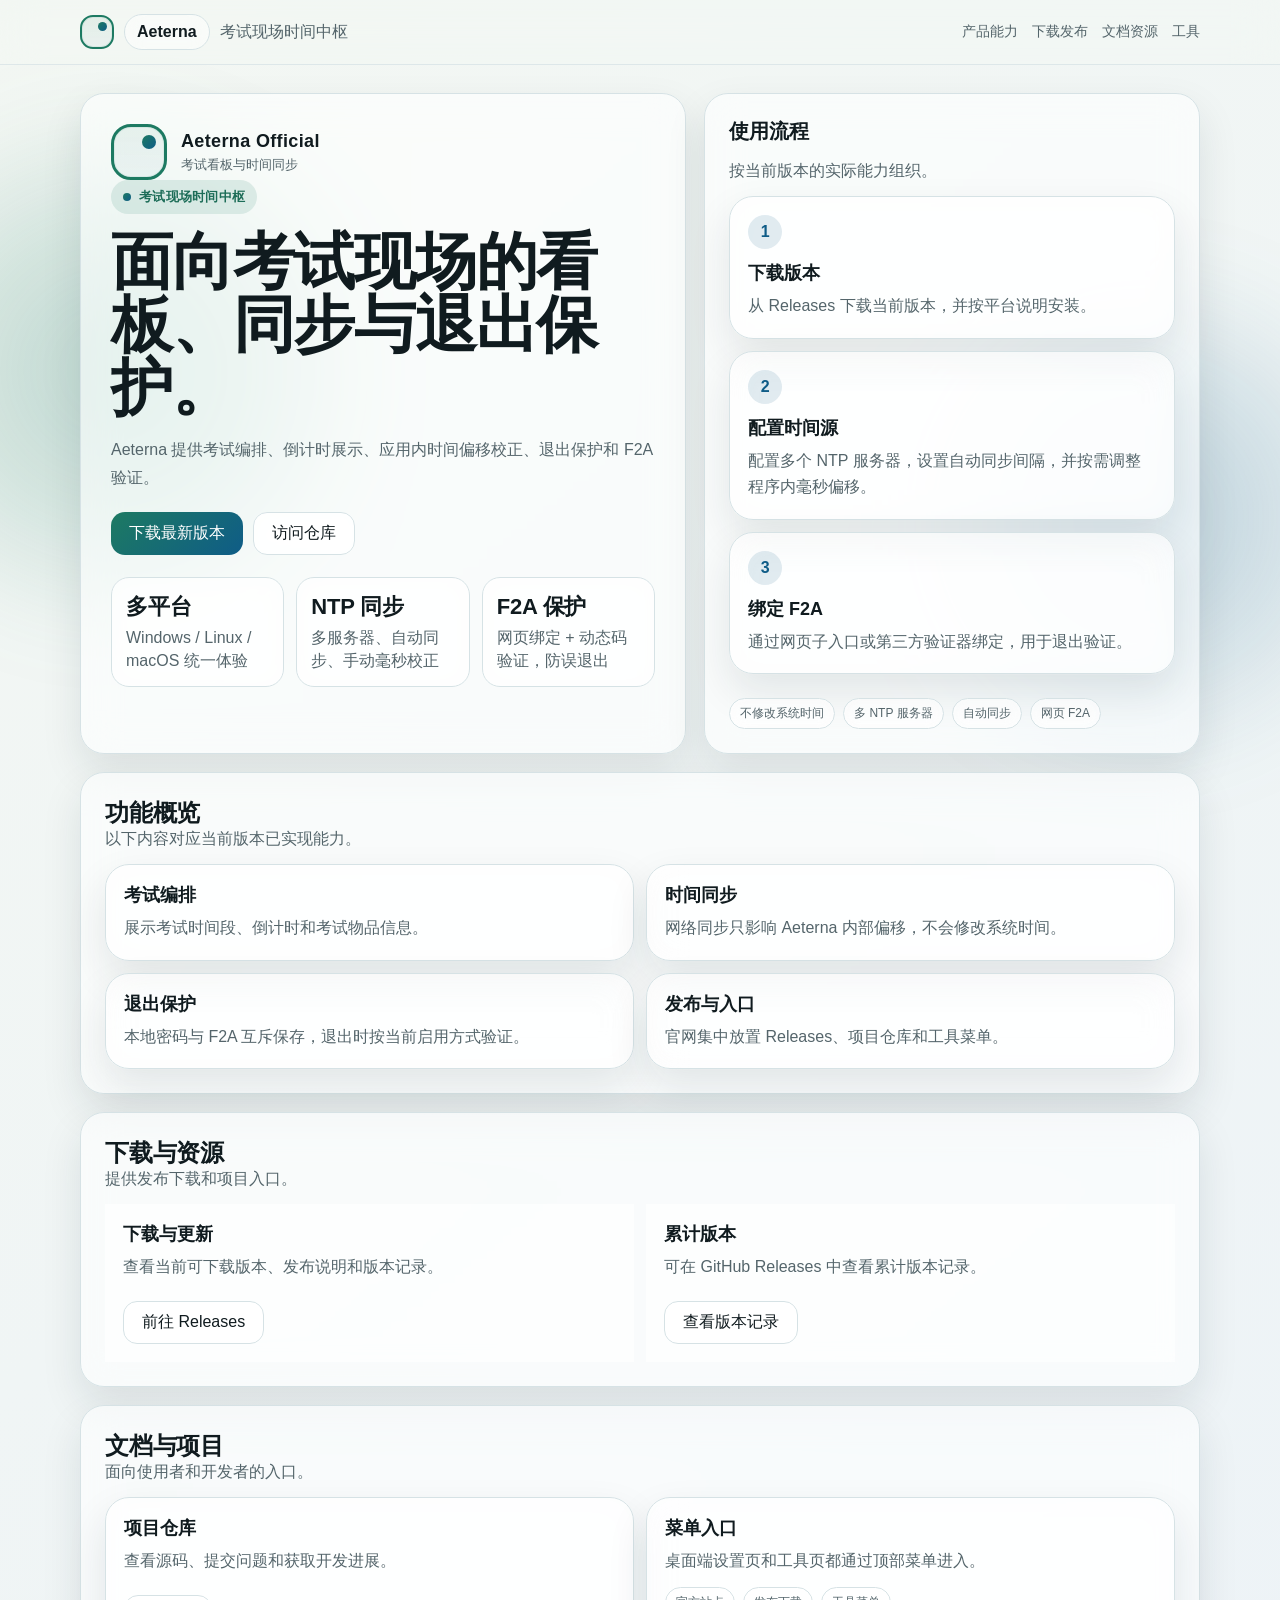
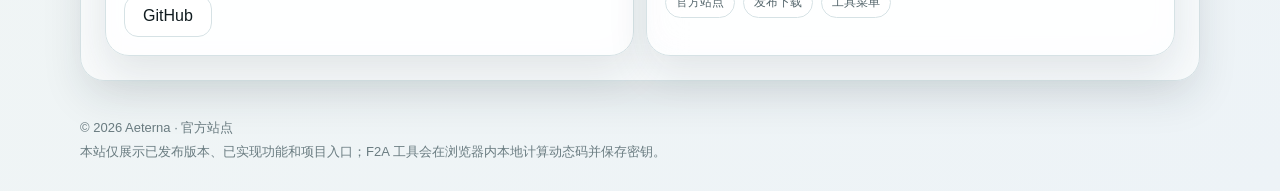
==== index.html @ b0015e63 "deploy: 6a8102f04b110bc40b3af001d684d7d5d507fb5d" ====
<!doctype html>
<html lang="zh-CN">
  <head>
    <meta charset="UTF-8" />
    <meta name="viewport" content="width=device-width, initial-scale=1.0" />
    <title>Aeterna | 考试现场时间中枢</title>
    <style>
      :root {
        --bg: #f3f7f3;
        --bg-2: #edf3f7;
        --ink: #101b1f;
        --muted: #54656b;
        --line: #d6e2e5;
        --line-strong: #bfd1d7;
        --primary: #1d7a62;
        --accent: #0f5c87;
        --surface: rgba(255, 255, 255, 0.62);
        --surface-solid: rgba(255, 255, 255, 0.78);
        --shadow: 0 18px 40px rgba(18, 44, 53, 0.1);
      }
      * {
        box-sizing: border-box;
      }
      html {
        -webkit-text-size-adjust: 100%;
      }
      body {
        position: relative;
        margin: 0;
        font-family: "Noto Sans SC", "PingFang SC", "Microsoft YaHei", sans-serif;
        color: var(--ink);
        background:
          radial-gradient(1100px 620px at -12% -18%, #d5efe5 0%, transparent 58%),
          radial-gradient(1000px 560px at 112% -18%, #d9e5fb 0%, transparent 54%),
          linear-gradient(142deg, var(--bg), var(--bg-2));
      }
      body::before,
      body::after {
        content: '';
        position: fixed;
        z-index: -1;
        border-radius: 999px;
        pointer-events: none;
        filter: blur(50px);
      }
      body::before {
        width: min(36vw, 520px);
        height: min(36vw, 520px);
        left: -120px;
        top: 140px;
        background: radial-gradient(circle, rgba(29, 122, 98, 0.26), rgba(29, 122, 98, 0));
      }
      body::after {
        width: min(34vw, 500px);
        height: min(34vw, 500px);
        right: -80px;
        top: 300px;
        background: radial-gradient(circle, rgba(15, 92, 135, 0.24), rgba(15, 92, 135, 0));
      }
      .container {
        width: min(1120px, calc(100vw - clamp(20px, 4vw, 56px)));
        margin: 0 auto;
      }
      .topbar {
        position: sticky;
        top: 0;
        z-index: 10;
        backdrop-filter: blur(20px) saturate(140%);
        -webkit-backdrop-filter: blur(20px) saturate(140%);
        background: rgba(243, 247, 243, 0.5);
        border-bottom: 1px solid rgba(214, 226, 229, 0.72);
      }
      .topbar-inner {
        padding: 14px 0;
        display: flex;
        justify-content: space-between;
        align-items: center;
        flex-wrap: wrap;
        gap: 18px;
      }
      .brand-wrap {
        display: inline-flex;
        align-items: center;
        min-width: 0;
        gap: 10px;
      }
      .logo-mark {
        position: relative;
        width: 34px;
        height: 34px;
        border-radius: 13px;
        border: 2px solid var(--primary);
        background: linear-gradient(180deg, rgba(29, 122, 98, 0.08), rgba(15, 92, 135, 0.04));
        box-shadow: inset 0 0 0 1px rgba(29, 122, 98, 0.08);
        flex: 0 0 auto;
      }
      .logo-mark::after {
        content: '';
        position: absolute;
        width: 9px;
        height: 9px;
        border-radius: 50%;
        right: 5px;
        top: 5px;
        background: linear-gradient(135deg, var(--primary), var(--accent));
      }
      .logo-mark.large {
        width: 56px;
        height: 56px;
        border-width: 3px;
        border-radius: 20px;
      }
      .logo-mark.large::after {
        width: 14px;
        height: 14px;
        right: 8px;
        top: 8px;
      }
      .brand {
        display: inline-flex;
        align-items: center;
        gap: 8px;
        padding: 8px 12px;
        border-radius: 999px;
        border: 1px solid var(--line);
        background: rgba(255, 255, 255, 0.5);
        backdrop-filter: blur(10px);
        -webkit-backdrop-filter: blur(10px);
      }
      .dot {
        width: 12px;
        height: 12px;
        border-radius: 50%;
        background: linear-gradient(135deg, var(--primary), var(--accent));
      }
      .hero-wrap {
        padding: 28px 0 16px;
      }
      .hero-shell {
        display: grid;
        grid-template-columns: 1.1fr 0.9fr;
        gap: 18px;
        align-items: stretch;
      }
      .hero-main,
      .hero-side,
      .section-card,
      .feature-card,
      .step-card,
      .resource-card {
        border: 1px solid var(--line);
        border-radius: 24px;
        background: var(--surface);
        box-shadow: var(--shadow);
        backdrop-filter: blur(18px) saturate(135%);
        -webkit-backdrop-filter: blur(18px) saturate(135%);
      }
      .hero-main {
        padding: 30px;
      }
      .hero-brand {
        display: flex;
        align-items: center;
        gap: 14px;
      }
      .hero-brand-text {
        display: grid;
        gap: 4px;
      }
      .hero-brand-text strong {
        font-size: 18px;
        letter-spacing: 0.02em;
      }
      .hero-brand-text span {
        color: var(--muted);
        font-size: 13px;
      }
      .eyebrow {
        display: inline-flex;
        align-items: center;
        gap: 8px;
        padding: 8px 12px;
        border-radius: 999px;
        background: rgba(29, 122, 98, 0.12);
        color: #1d6d58;
        font-size: 13px;
        font-weight: 700;
        letter-spacing: 0.02em;
      }
      .eyebrow-dot {
        width: 8px;
        height: 8px;
        border-radius: 999px;
        background: linear-gradient(135deg, var(--primary), var(--accent));
      }
      h1 {
        margin: 16px 0 0;
        font-size: clamp(36px, 5vw, 62px);
        line-height: 1.02;
        letter-spacing: -0.02em;
      }
      .hero-copy {
        margin-top: 16px;
        color: var(--muted);
        line-height: 1.75;
        max-width: 62ch;
      }
      .cta-row {
        margin-top: 20px;
        display: flex;
        gap: 10px;
        flex-wrap: wrap;
      }
      .btn {
        text-decoration: none;
        display: inline-flex;
        align-items: center;
        justify-content: center;
        min-height: 42px;
        padding: 10px 18px;
        border-radius: 14px;
        border: 1px solid var(--line);
        color: var(--ink);
        background: var(--surface-solid);
        backdrop-filter: blur(8px);
        -webkit-backdrop-filter: blur(8px);
        transition: transform 180ms ease, box-shadow 180ms ease, border-color 180ms ease;
      }
      .btn:hover {
        transform: translateY(-1px);
        border-color: var(--line-strong);
        box-shadow: 0 10px 24px rgba(20, 45, 54, 0.12);
      }
      .btn.primary {
        border: none;
        color: #fff;
        background: linear-gradient(135deg, var(--primary), var(--accent));
      }
      .metric-grid {
        margin-top: 22px;
        display: grid;
        grid-template-columns: repeat(3, minmax(0, 1fr));
        gap: 12px;
      }
      .metric {
        padding: 14px;
        border: 1px solid var(--line);
        border-radius: 18px;
        background: rgba(255, 255, 255, 0.58);
        backdrop-filter: blur(14px);
        -webkit-backdrop-filter: blur(14px);
      }
      .metric strong {
        display: block;
        font-size: 22px;
        letter-spacing: -0.01em;
      }
      .metric span {
        display: block;
        margin-top: 4px;
        color: var(--muted);
        line-height: 1.45;
      }
      .hero-side {
        padding: 24px;
        display: grid;
        gap: 12px;
        align-content: start;
      }
      .side-title {
        margin: 0;
        font-size: 20px;
      }
      .side-copy {
        margin: 0;
        color: var(--muted);
        line-height: 1.7;
      }
      .entry-grid,
      .feature-grid,
      .step-grid,
      .resource-grid {
        display: grid;
        gap: 12px;
      }
      .entry-grid,
      .feature-grid,
      .resource-grid {
        grid-template-columns: repeat(2, minmax(0, 1fr));
      }
      .entry,
      .feature-card,
      .step-card,
      .resource-card {
        padding: 18px;
        background: rgba(255, 255, 255, 0.58);
      }
      .entry h3,
      .feature-card h3,
      .step-card h3,
      .resource-card h3 {
        margin: 0 0 8px;
        font-size: 18px;
      }
      .entry p,
      .feature-card p,
      .step-card p,
      .resource-card p {
        margin: 0;
        color: var(--muted);
        line-height: 1.66;
      }
      .section {
        margin-top: 18px;
      }
      .section-card {
        padding: 24px;
      }
      .section-head {
        display: flex;
        align-items: end;
        justify-content: space-between;
        gap: 12px;
        margin-bottom: 14px;
      }
      .section-head h2 {
        margin: 0;
        font-size: 24px;
        letter-spacing: -0.01em;
      }
      .section-head p {
        margin: 0;
        color: var(--muted);
      }
      .steps .step-card {
        position: relative;
        overflow: hidden;
      }
      .step-index {
        display: inline-flex;
        align-items: center;
        justify-content: center;
        width: 34px;
        height: 34px;
        border-radius: 999px;
        background: rgba(15, 92, 135, 0.12);
        color: #0f5c87;
        font-weight: 700;
        margin-bottom: 12px;
      }
      .pill-row {
        display: flex;
        gap: 8px;
        flex-wrap: wrap;
        margin-top: 12px;
      }
      .pill {
        padding: 6px 10px;
        border-radius: 999px;
        border: 1px solid var(--line);
        background: rgba(255, 255, 255, 0.55);
        backdrop-filter: blur(8px);
        -webkit-backdrop-filter: blur(8px);
        color: var(--muted);
        font-size: 12px;
      }
      nav {
        display: flex;
        gap: 14px;
        flex-wrap: wrap;
        align-items: center;
        justify-content: flex-end;
      }
      nav a {
        color: var(--muted);
        text-decoration: none;
        font-size: 14px;
      }
      nav a:hover {
        color: var(--ink);
      }
      details.menu {
        position: relative;
      }
      details.menu summary {
        list-style: none;
        cursor: pointer;
        color: var(--muted);
        font-size: 14px;
      }
      details.menu summary::-webkit-details-marker {
        display: none;
      }
      details.menu[open] summary {
        color: var(--ink);
      }
      .menu-panel {
        position: absolute;
        right: 0;
        top: calc(100% + 8px);
        min-width: 180px;
        padding: 8px;
        border: 1px solid var(--line);
        border-radius: 16px;
        background: rgba(255, 255, 255, 0.62);
        backdrop-filter: blur(18px) saturate(135%);
        -webkit-backdrop-filter: blur(18px) saturate(135%);
        box-shadow: var(--shadow);
      }
      .menu-panel a {
        display: flex;
        align-items: center;
        justify-content: space-between;
        padding: 10px 12px;
        border-radius: 12px;
        color: var(--ink);
      }
      .menu-panel a:hover {
        background: rgba(15, 92, 135, 0.08);
      }
      footer {
        color: #6a7c81;
        font-size: 13px;
        padding: 22px 0 30px;
      }
      @media (max-width: 1200px) {
        .hero-shell {
          grid-template-columns: 1fr;
        }
        .hero-main,
        .hero-side,
        .section-card {
          padding: 22px;
        }
      }
      @media (max-width: 920px) {
        .hero-shell,
        .entry-grid,
        .feature-grid,
        .step-grid,
        .resource-grid,
        .metric-grid {
          grid-template-columns: 1fr;
        }
        .topbar {
          position: static;
        }
        .section-head {
          align-items: start;
          flex-direction: column;
        }
      }
      @media (max-width: 760px) {
        .topbar-inner {
          gap: 10px;
          align-items: stretch;
        }
        .brand-wrap {
          width: 100%;
          justify-content: flex-start;
        }
        nav {
          width: 100%;
          justify-content: flex-start;
          gap: 10px;
        }
        details.menu {
          width: 100%;
        }
        details.menu summary {
          padding: 10px 12px;
          border: 1px solid var(--line);
          border-radius: 12px;
          background: rgba(255, 255, 255, 0.5);
        }
        .menu-panel {
          position: static;
          margin-top: 8px;
          min-width: 0;
          width: 100%;
        }
        h1 {
          font-size: clamp(30px, 10vw, 42px);
          line-height: 1.08;
        }
        .hero-main,
        .hero-side,
        .section-card,
        .entry,
        .feature-card,
        .step-card,
        .resource-card {
          padding: 16px;
        }
        .btn {
          width: 100%;
        }
      }
      @media (max-width: 480px) {
        .container {
          width: calc(100vw - 20px);
        }
        .logo-mark.large {
          width: 48px;
          height: 48px;
        }
        .hero-brand {
          gap: 10px;
        }
        .metric strong {
          font-size: 18px;
        }
      }
    </style>
  </head>
  <body>
    <header class="topbar">
      <div class="container topbar-inner">
        <div class="brand-wrap">
          <div class="logo-mark" aria-hidden="true"></div>
          <div class="brand">
            <strong>Aeterna</strong>
          </div>
          <span style="color: var(--muted)">考试现场时间中枢</span>
        </div>
        <nav>
          <a href="#features">产品能力</a>
          <a href="#downloads">下载发布</a>
          <a href="#resources">文档资源</a>
          <details class="menu">
            <summary>工具</summary>
            <div class="menu-panel">
              <a href="./tools/f2a/index.html">F2A 验证器 <span>→</span></a>
            </div>
          </details>
        </nav>
      </div>
    </header>

    <main class="container hero-wrap">
      <div class="hero-shell">
        <section class="hero-main">
          <div class="hero-brand">
            <div class="logo-mark large" aria-hidden="true"></div>
            <div class="hero-brand-text">
              <strong>Aeterna Official</strong>
              <span>考试看板与时间同步</span>
            </div>
          </div>
          <div class="eyebrow"><span class="eyebrow-dot"></span>考试现场时间中枢</div>
          <h1>面向考试现场的看板、同步与退出保护。</h1>
          <p class="hero-copy">
            Aeterna 提供考试编排、倒计时展示、应用内时间偏移校正、退出保护和 F2A 验证。
          </p>
          <div class="cta-row">
            <a class="btn primary" href="https://github.com/ziyi127/Aeterna/releases" target="_blank" rel="noreferrer">下载最新版本</a>
            <a class="btn" href="https://github.com/ziyi127/Aeterna" target="_blank" rel="noreferrer">访问仓库</a>
          </div>
          <div class="metric-grid">
            <div class="metric">
              <strong>多平台</strong>
              <span>Windows / Linux / macOS 统一体验</span>
            </div>
            <div class="metric">
              <strong>NTP 同步</strong>
              <span>多服务器、自动同步、手动毫秒校正</span>
            </div>
            <div class="metric">
              <strong>F2A 保护</strong>
              <span>网页绑定 + 动态码验证，防误退出</span>
            </div>
          </div>
        </section>

        <aside class="hero-side">
          <h2 class="side-title">使用流程</h2>
          <p class="side-copy">按当前版本的实际能力组织。</p>
          <div class="step-grid steps">
            <article class="step-card">
              <div class="step-index">1</div>
              <h3>下载版本</h3>
              <p>从 Releases 下载当前版本，并按平台说明安装。</p>
            </article>
            <article class="step-card">
              <div class="step-index">2</div>
              <h3>配置时间源</h3>
              <p>配置多个 NTP 服务器，设置自动同步间隔，并按需调整程序内毫秒偏移。</p>
            </article>
            <article class="step-card">
              <div class="step-index">3</div>
              <h3>绑定 F2A</h3>
              <p>通过网页子入口或第三方验证器绑定，用于退出验证。</p>
            </article>
          </div>
          <div class="pill-row">
            <span class="pill">不修改系统时间</span>
            <span class="pill">多 NTP 服务器</span>
            <span class="pill">自动同步</span>
            <span class="pill">网页 F2A</span>
          </div>
        </aside>
      </div>

      <section class="section section-card" id="features">
        <div class="section-head">
          <div>
            <h2>功能概览</h2>
            <p>以下内容对应当前版本已实现能力。</p>
          </div>
        </div>
        <div class="feature-grid">
          <article class="feature-card">
            <h3>考试编排</h3>
            <p>展示考试时间段、倒计时和考试物品信息。</p>
          </article>
          <article class="feature-card">
            <h3>时间同步</h3>
            <p>网络同步只影响 Aeterna 内部偏移，不会修改系统时间。</p>
          </article>
          <article class="feature-card">
            <h3>退出保护</h3>
            <p>本地密码与 F2A 互斥保存，退出时按当前启用方式验证。</p>
          </article>
          <article class="feature-card">
            <h3>发布与入口</h3>
            <p>官网集中放置 Releases、项目仓库和工具菜单。</p>
          </article>
        </div>
      </section>

      <section class="section section-card" id="downloads">
        <div class="section-head">
          <div>
            <h2>下载与资源</h2>
            <p>提供发布下载和项目入口。</p>
          </div>
        </div>
        <div class="entry-grid">
          <article class="entry">
            <h3>下载与更新</h3>
            <p>查看当前可下载版本、发布说明和版本记录。</p>
            <div class="cta-row">
              <a class="btn" href="https://github.com/ziyi127/Aeterna/releases" target="_blank" rel="noreferrer">前往 Releases</a>
            </div>
          </article>
          <article class="entry">
            <h3>累计版本</h3>
            <p id="release-count">正在读取 GitHub Releases 记录。</p>
            <div class="cta-row">
              <a class="btn" href="https://github.com/ziyi127/Aeterna/releases" target="_blank" rel="noreferrer">查看版本记录</a>
            </div>
          </article>
        </div>
      </section>

      <section class="section section-card" id="resources">
        <div class="section-head">
          <div>
            <h2>文档与项目</h2>
            <p>面向使用者和开发者的入口。</p>
          </div>
        </div>
        <div class="resource-grid">
          <article class="resource-card">
            <h3>项目仓库</h3>
            <p>查看源码、提交问题和获取开发进展。</p>
            <div class="cta-row">
              <a class="btn" href="https://github.com/ziyi127/Aeterna" target="_blank" rel="noreferrer">GitHub</a>
            </div>
          </article>
          <article class="resource-card">
            <h3>菜单入口</h3>
            <p>桌面端设置页和工具页都通过顶部菜单进入。</p>
            <div class="pill-row">
              <span class="pill">官方站点</span>
              <span class="pill">发布下载</span>
              <span class="pill">工具菜单</span>
            </div>
          </article>
        </div>
      </section>
    </main>

    <footer class="container">
      <div>© 2026 Aeterna · 官方站点</div>
      <div style="margin-top: 6px">本站仅展示已发布版本、已实现功能和项目入口；F2A 工具会在浏览器内本地计算动态码并保存密钥。</div>
    </footer>

    <script>
      // Desktop app may open the site with ?entry=f2a&secret=...; redirect into validator sub-entry.
      const url = new URL(window.location.href);
      const entry = (url.searchParams.get('entry') || '').trim().toLowerCase();
      if (entry === 'f2a') {
        const target = new URL('./tools/f2a/index.html', window.location.href);
        for (const [k, v] of url.searchParams.entries()) {
          if (k !== 'entry') {
            target.searchParams.set(k, v);
          }
        }
        window.location.replace(target.toString());
      }

      async function loadReleaseCount() {
        const target = document.getElementById('release-count');
        if (!target) {
          return;
        }
        try {
          const response = await fetch('https://api.github.com/repos/ziyi127/Aeterna/releases?per_page=100', {
            headers: {
              'Accept': 'application/vnd.github+json',
            },
          });
          if (!response.ok) {
            throw new Error(`HTTP ${response.status}`);
          }
          const releases = await response.json();
          if (!Array.isArray(releases) || releases.length === 0) {
            target.textContent = '当前暂无公开版本记录。';
            return;
          }
          target.textContent = `GitHub Releases 中累计记录 ${releases.length} 个已发布版本。`;
        } catch (error) {
          target.textContent = '可在 GitHub Releases 中查看累计版本记录。';
        }
      }

      loadReleaseCount();
    </script>
  </body>
</html>
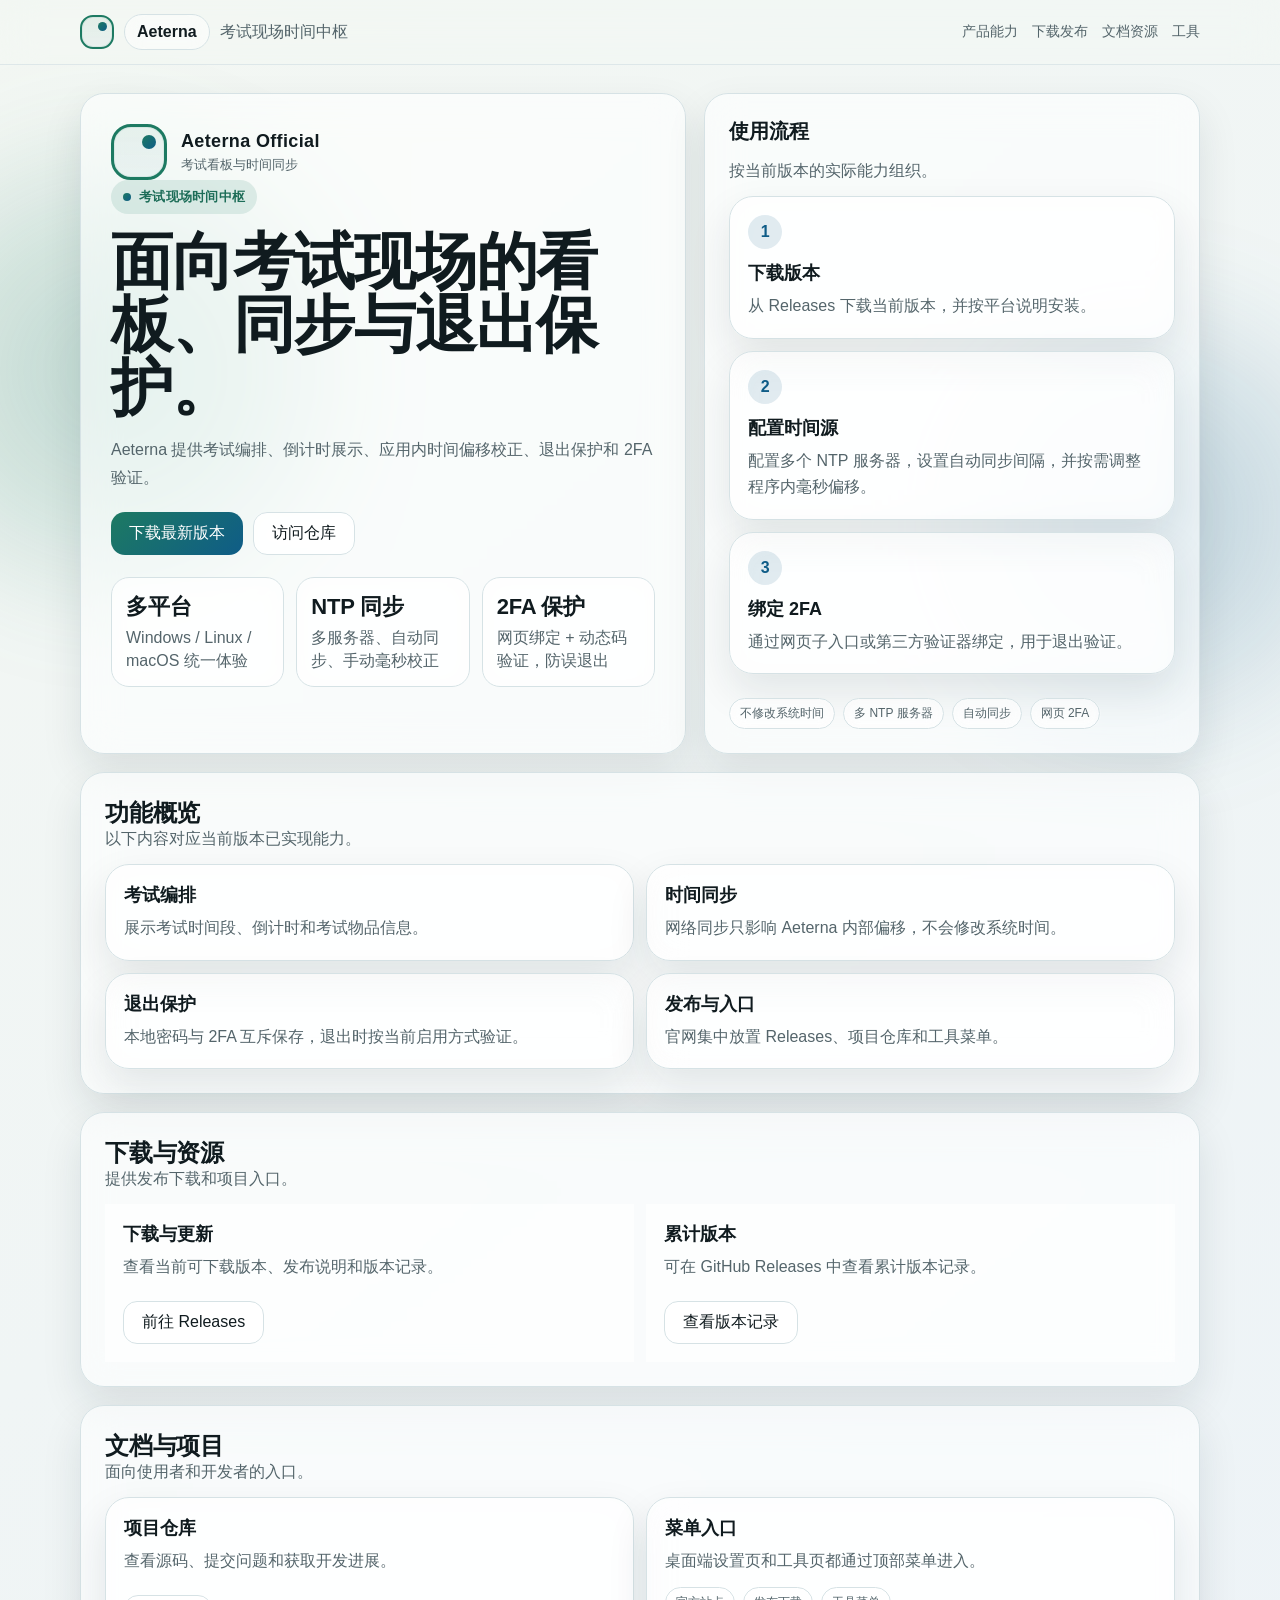
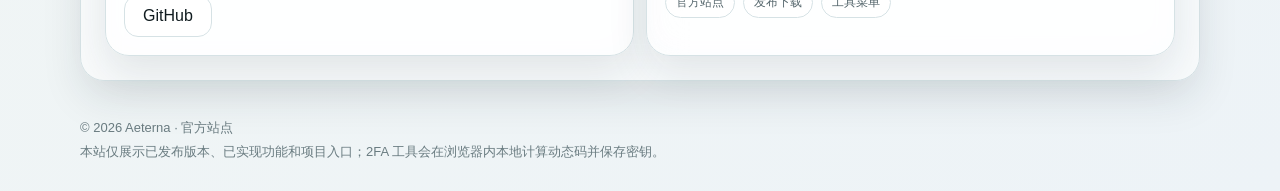
==== commit 5a64c3bc: "deploy: 0c07dc12da3621086bae8831e91dded5751de7cc" ====
--- a/index.html
+++ b/index.html
@@ -530,7 +530,7 @@
           <details class="menu">
             <summary>工具</summary>
             <div class="menu-panel">
-              <a href="./tools/f2a/index.html">F2A 验证器 <span>→</span></a>
+              <a href="./tools/2fa/index.html">2FA 验证器 <span>→</span></a>
             </div>
           </details>
         </nav>
@@ -550,7 +550,7 @@
           <div class="eyebrow"><span class="eyebrow-dot"></span>考试现场时间中枢</div>
           <h1>面向考试现场的看板、同步与退出保护。</h1>
           <p class="hero-copy">
-            Aeterna 提供考试编排、倒计时展示、应用内时间偏移校正、退出保护和 F2A 验证。
+            Aeterna 提供考试编排、倒计时展示、应用内时间偏移校正、退出保护和 2FA 验证。
           </p>
           <div class="cta-row">
             <a class="btn primary" href="https://github.com/ziyi127/Aeterna/releases" target="_blank" rel="noreferrer">下载最新版本</a>
@@ -566,7 +566,7 @@
               <span>多服务器、自动同步、手动毫秒校正</span>
             </div>
             <div class="metric">
-              <strong>F2A 保护</strong>
+              <strong>2FA 保护</strong>
               <span>网页绑定 + 动态码验证，防误退出</span>
             </div>
           </div>
@@ -588,7 +588,7 @@
             </article>
             <article class="step-card">
               <div class="step-index">3</div>
-              <h3>绑定 F2A</h3>
+              <h3>绑定 2FA</h3>
               <p>通过网页子入口或第三方验证器绑定，用于退出验证。</p>
             </article>
           </div>
@@ -596,7 +596,7 @@
             <span class="pill">不修改系统时间</span>
             <span class="pill">多 NTP 服务器</span>
             <span class="pill">自动同步</span>
-            <span class="pill">网页 F2A</span>
+            <span class="pill">网页 2FA</span>
           </div>
         </aside>
       </div>
@@ -619,7 +619,7 @@
           </article>
           <article class="feature-card">
             <h3>退出保护</h3>
-            <p>本地密码与 F2A 互斥保存，退出时按当前启用方式验证。</p>
+            <p>本地密码与 2FA 互斥保存，退出时按当前启用方式验证。</p>
           </article>
           <article class="feature-card">
             <h3>发布与入口</h3>
@@ -683,15 +683,15 @@
 
     <footer class="container">
       <div>© 2026 Aeterna · 官方站点</div>
-      <div style="margin-top: 6px">本站仅展示已发布版本、已实现功能和项目入口；F2A 工具会在浏览器内本地计算动态码并保存密钥。</div>
+      <div style="margin-top: 6px">本站仅展示已发布版本、已实现功能和项目入口；2FA 工具会在浏览器内本地计算动态码并保存密钥。</div>
     </footer>
 
     <script>
-      // Desktop app may open the site with ?entry=f2a&secret=...; redirect into validator sub-entry.
+      // Desktop app may open the site with ?entry=2fa&secret=...; redirect into validator sub-entry.
       const url = new URL(window.location.href);
       const entry = (url.searchParams.get('entry') || '').trim().toLowerCase();
-      if (entry === 'f2a') {
-        const target = new URL('./tools/f2a/index.html', window.location.href);
+      if (entry === '2fa') {
+        const target = new URL('./tools/2fa/index.html', window.location.href);
         for (const [k, v] of url.searchParams.entries()) {
           if (k !== 'entry') {
             target.searchParams.set(k, v);
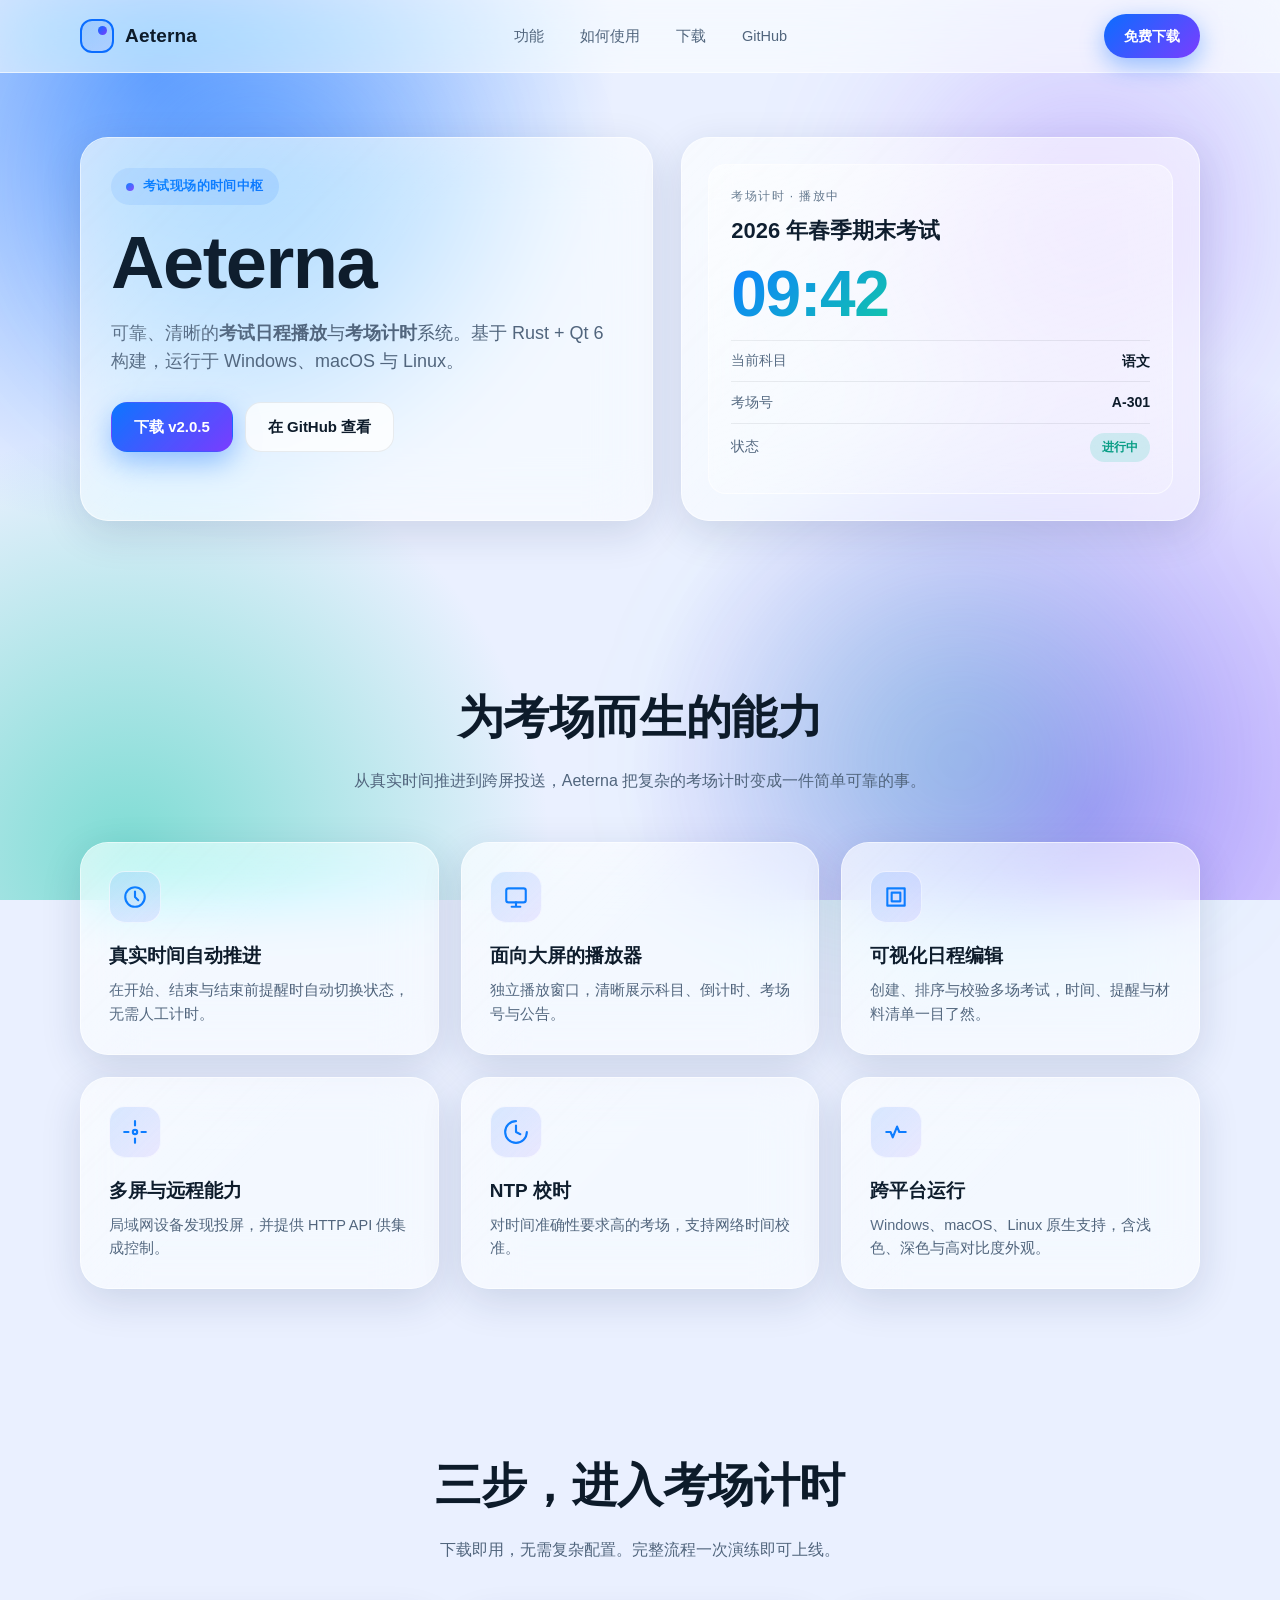
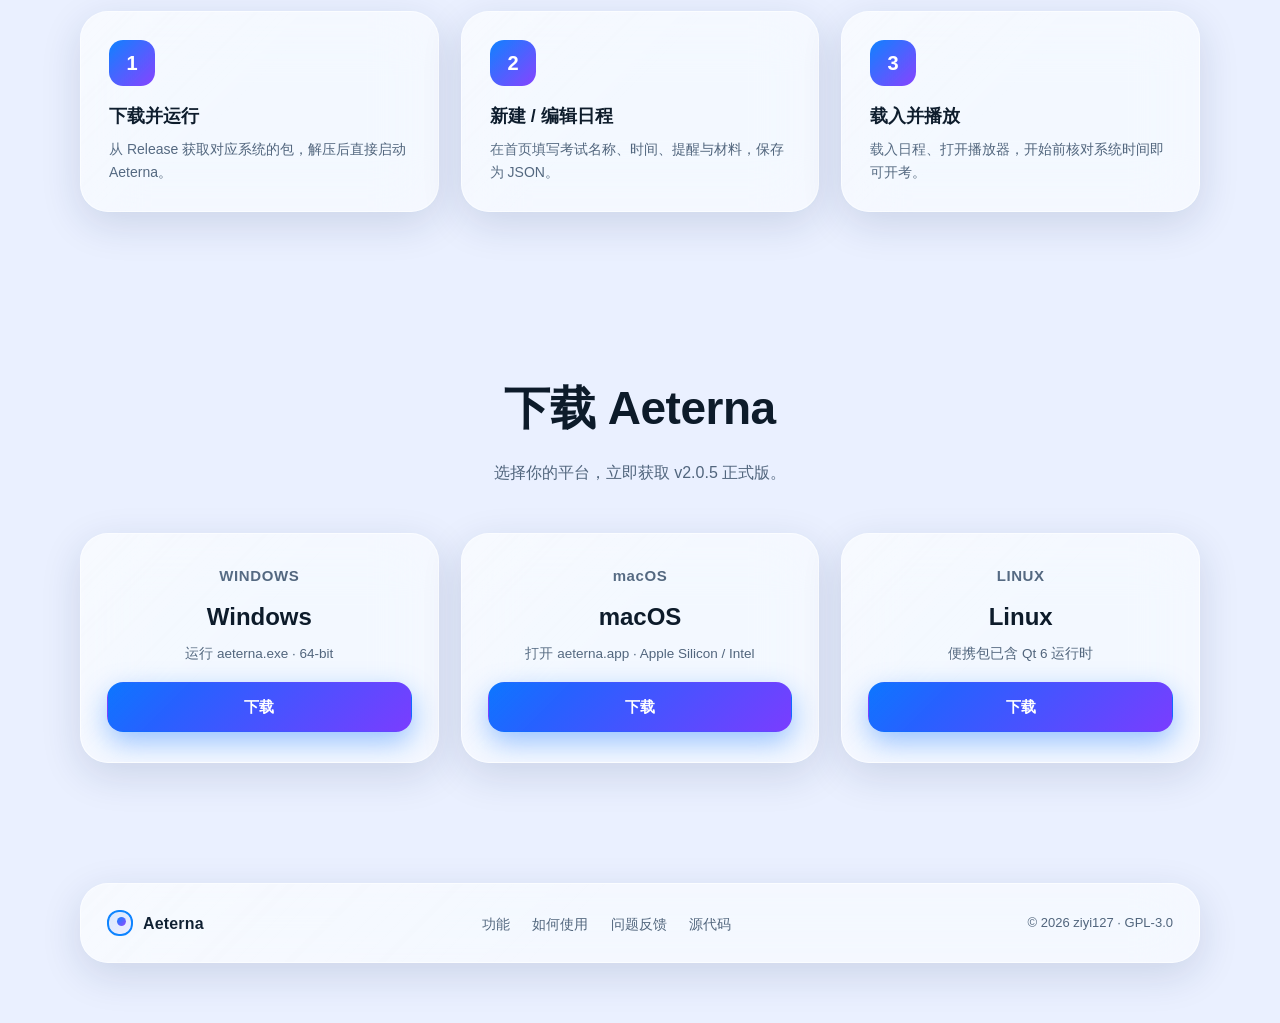
==== commit c447c416: "feat: rewrite official site with Apple Liquid Glass design" ====
--- a/index.html
+++ b/index.html
@@ -1,731 +1,438 @@
 <!doctype html>
 <html lang="zh-CN">
-  <head>
-    <meta charset="UTF-8" />
-    <meta name="viewport" content="width=device-width, initial-scale=1.0" />
-    <title>Aeterna | 考试现场时间中枢</title>
-    <style>
+<head>
+  <meta charset="UTF-8" />
+  <meta name="viewport" content="width=device-width, initial-scale=1.0" />
+  <title>Aeterna · 考试现场的时间中枢</title>
+  <meta name="description" content="Aeterna —— 可靠、清晰的考试日程播放与考场计时系统。基于 Rust + Qt 6，跨 Windows、macOS 与 Linux。" />
+  <link rel="icon" href="data:image/svg+xml,%3Csvg xmlns='http://www.w3.org/2000/svg' viewBox='0 0 32 32'%3E%3Crect x='5' y='5' width='22' height='22' rx='7' fill='none' stroke='%230b7dff' stroke-width='2.5'/%3E%3Ccircle cx='21' cy='21' r='4' fill='%230b7dff'/%3E%3C/svg%3E" />
+  <style>
+    :root {
+      --glass-bg: rgba(255, 255, 255, 0.55);
+      --glass-bg-strong: rgba(255, 255, 255, 0.78);
+      --glass-border: rgba(255, 255, 255, 0.6);
+      --glass-shadow: 0 12px 40px rgba(20, 40, 90, 0.14);
+      --ink: #0d1b2a;
+      --muted: #51657d;
+      --line: rgba(13, 27, 42, 0.08);
+      --brand: #0b6dff;
+      --brand-2: #7a3dff;
+      --brand-3: #11c8a8;
+      --radius: 28px;
+      --radius-sm: 18px;
+      --maxw: 1120px;
+      --font: "PingFang SC", "Microsoft YaHei", "Noto Sans SC", -apple-system, BlinkMacSystemFont, "Segoe UI", Roboto, Helvetica, Arial, sans-serif;
+    }
+    @media (prefers-color-scheme: dark) {
       :root {
-        --bg: #f3f7f3;
-        --bg-2: #edf3f7;
-        --ink: #101b1f;
-        --muted: #54656b;
-        --line: #d6e2e5;
-        --line-strong: #bfd1d7;
-        --primary: #1d7a62;
-        --accent: #0f5c87;
-        --surface: rgba(255, 255, 255, 0.62);
-        --surface-solid: rgba(255, 255, 255, 0.78);
-        --shadow: 0 18px 40px rgba(18, 44, 53, 0.1);
+        --glass-bg: rgba(255, 255, 255, 0.09);
+        --glass-bg-strong: rgba(255, 255, 255, 0.14);
+        --glass-border: rgba(255, 255, 255, 0.18);
+        --glass-shadow: 0 12px 40px rgba(0, 0, 0, 0.4);
+        --ink: #f1f5fb;
+        --muted: #aeb9c9;
+        --line: rgba(255, 255, 255, 0.12);
       }
-      * {
-        box-sizing: border-box;
+    }
+    * { box-sizing: border-box; }
+    html { -webkit-text-size-adjust: 100%; scroll-behavior: smooth; }
+    body {
+      margin: 0;
+      font-family: var(--font);
+      color: var(--ink);
+      line-height: 1.6;
+      min-height: 100vh;
+      overflow-x: hidden;
+      background:
+        radial-gradient(60vw 60vw at 12% 8%, rgba(11, 109, 255, 0.55), transparent 60%),
+        radial-gradient(55vw 55vw at 88% 12%, rgba(122, 61, 255, 0.0), transparent 60%),
+        radial-gradient(60vw 60vw at 85% 90%, rgba(122, 61, 255, 0.5), transparent 60%),
+        radial-gradient(55vw 55vw at 10% 95%, rgba(17, 200, 168, 0.5), transparent 60%);
+      background-color: #eaf0ff;
+      background-attachment: fixed;
+    }
+    @media (prefers-color-scheme: dark) {
+      body { background-color: #060b16; }
+    }
+    body::before {
+      content: "";
+      position: fixed;
+      inset: 0;
+      z-index: -1;
+      pointer-events: none;
+      background:
+        radial-gradient(40vw 40vw at 20% 20%, rgba(11, 109, 255, 0.35), transparent 55%),
+        radial-gradient(38vw 38vw at 85% 25%, rgba(122, 61, 255, 0.32), transparent 55%),
+        radial-gradient(42vw 42vw at 75% 85%, rgba(17, 200, 168, 0.3), transparent 55%);
+      filter: blur(60px);
+      animation: drift 18s ease-in-out infinite alternate;
+    }
+    @keyframes drift {
+      0%   { transform: translate3d(0, 0, 0) scale(1); }
+      100% { transform: translate3d(-3%, 2%, 0) scale(1.08); }
+    }
+
+    /* ---------- Navbar ---------- */
+    .nav {
+      position: sticky;
+      top: 0;
+      z-index: 50;
+      backdrop-filter: blur(26px) saturate(180%);
+      -webkit-backdrop-filter: blur(26px) saturate(180%);
+      background: var(--glass-bg);
+      border-bottom: 1px solid var(--glass-border);
+    }
+    .nav-inner {
+      width: min(var(--maxw), 92vw);
+      margin: 0 auto;
+      padding: 14px 0;
+      display: flex;
+      align-items: center;
+      justify-content: space-between;
+      gap: 18px;
+    }
+    .brand { display: inline-flex; align-items: center; gap: 11px; text-decoration: none; color: var(--ink); }
+    .brand-mark {
+      width: 34px; height: 34px; border-radius: 12px;
+      border: 2px solid var(--brand);
+      background: linear-gradient(135deg, rgba(11,109,255,0.16), rgba(122,61,255,0.08));
+      position: relative; flex: 0 0 auto;
+    }
+    .brand-mark::after {
+      content: ""; position: absolute; right: 5px; top: 5px;
+      width: 9px; height: 9px; border-radius: 50%;
+      background: linear-gradient(135deg, var(--brand), var(--brand-2));
+    }
+    .brand-name { font-size: 19px; font-weight: 800; letter-spacing: 0.01em; }
+    .nav-links { display: flex; gap: 6px; flex-wrap: wrap; }
+    .nav-links a {
+      color: var(--muted); text-decoration: none; font-size: 14.5px; font-weight: 500;
+      padding: 9px 14px; border-radius: 999px; border: 1px solid transparent;
+      transition: .25s;
+    }
+    .nav-links a:hover { color: var(--ink); background: var(--glass-bg-strong); border-color: var(--glass-border); }
+    .nav-cta {
+      text-decoration: none; font-weight: 700; font-size: 14px; color: #fff;
+      padding: 11px 20px; border-radius: 999px;
+      background: linear-gradient(135deg, var(--brand), var(--brand-2));
+      box-shadow: 0 8px 24px rgba(11, 109, 255, 0.4);
+      transition: .25s; white-space: nowrap;
+    }
+    .nav-cta:hover { transform: translateY(-2px); box-shadow: 0 12px 30px rgba(11, 109, 255, 0.5); }
+    .nav-toggle {
+      display: none; width: 42px; height: 42px; border-radius: 12px; cursor: pointer;
+      background: var(--glass-bg); border: 1px solid var(--glass-border);
+      align-items: center; justify-content: center;
+    }
+    .nav-toggle span, .nav-toggle span::before, .nav-toggle span::after {
+      content: ""; position: absolute; width: 20px; height: 2px; border-radius: 2px; background: var(--ink);
+    }
+    .nav-toggle span::before { transform: translateY(-6px); }
+    .nav-toggle span::after { transform: translateY(6px); }
+
+    /* ---------- Layout ---------- */
+    .wrap { width: min(var(--maxw), 92vw); margin: 0 auto; }
+    section { padding: 80px 0; }
+
+    /* ---------- Glass card ---------- */
+    .glass {
+      border-radius: var(--radius);
+      background: var(--glass-bg);
+      border: 1px solid var(--glass-border);
+      box-shadow: var(--glass-shadow);
+      backdrop-filter: blur(30px) saturate(180%);
+      -webkit-backdrop-filter: blur(30px) saturate(180%);
+      position: relative;
+      overflow: hidden;
+    }
+    .glass::after {
+      content: ""; position: absolute; inset: 0; border-radius: inherit; pointer-events: none;
+      background: linear-gradient(135deg, rgba(255,255,255,0.25), transparent 45%);
+      mix-blend-mode: overlay;
+    }
+
+    /* ---------- Hero ---------- */
+    .hero { padding-top: 64px; }
+    .hero-grid { display: grid; grid-template-columns: 1.05fr 0.95fr; gap: 28px; align-items: stretch; }
+    .eyebrow {
+      display: inline-flex; align-items: center; gap: 9px; padding: 8px 15px; border-radius: 999px;
+      background: rgba(11, 109, 255, 0.12); color: var(--brand); font-size: 13px; font-weight: 700; letter-spacing: 0.03em;
+    }
+    .eyebrow .dot { width: 8px; height: 8px; border-radius: 50%; background: linear-gradient(135deg, var(--brand), var(--brand-2)); }
+    h1 {
+      margin: 20px 0 0; font-size: clamp(40px, 6vw, 74px); line-height: 1.02; letter-spacing: -0.02em; font-weight: 850;
+    }
+    .hero-sub { margin-top: 18px; color: var(--muted); font-size: clamp(15px, 1.6vw, 18px); max-width: 30em; }
+    .cta-row { margin-top: 26px; display: flex; gap: 12px; flex-wrap: wrap; }
+    .btn {
+      text-decoration: none; display: inline-flex; align-items: center; justify-content: center; gap: 8px;
+      min-height: 48px; padding: 12px 22px; border-radius: 16px; font-weight: 700; font-size: 15px;
+      border: 1px solid var(--line); transition: .25s;
+    }
+    .btn-primary { color: #fff; background: linear-gradient(135deg, var(--brand), var(--brand-2)); border-color: transparent; box-shadow: 0 10px 28px rgba(11,109,255,0.4); }
+    .btn-primary:hover { transform: translateY(-2px); box-shadow: 0 14px 34px rgba(11,109,255,0.5); }
+    .btn-ghost { color: var(--ink); background: var(--glass-bg-strong); }
+    .btn-ghost:hover { transform: translateY(-2px); border-color: var(--brand); }
+
+    /* Device mockup */
+    .device {
+      padding: 26px; display: flex; flex-direction: column; gap: 16px; min-height: 100%;
+    }
+    .device-screen {
+      border-radius: var(--radius-sm); padding: 22px;
+      background: linear-gradient(160deg, rgba(255,255,255,0.5), rgba(255,255,255,0.2));
+      border: 1px solid var(--glass-border);
+    }
+    .device-eyebrow { font-size: 12px; letter-spacing: 0.12em; color: var(--muted); text-transform: uppercase; }
+    .device-title { font-size: 22px; font-weight: 800; margin: 6px 0 14px; }
+    .device-row { display: flex; justify-content: space-between; align-items: center; padding: 9px 0; border-top: 1px solid var(--line); }
+    .device-row:first-of-type { border-top: none; }
+    .device-row .k { color: var(--muted); font-size: 13.5px; }
+    .device-row .v { font-weight: 700; font-size: 14px; }
+    .cd-big { font-size: clamp(40px, 7vw, 64px); font-weight: 850; letter-spacing: -0.02em; line-height: 1; background: linear-gradient(135deg, var(--brand), var(--brand-3)); -webkit-background-clip: text; background-clip: text; color: transparent; }
+    .pill { display: inline-block; padding: 5px 12px; border-radius: 999px; font-size: 12px; font-weight: 700; background: rgba(17,200,168,0.16); color: #0a9e86; }
+
+    /* ---------- Section heading ---------- */
+    .sec-head { text-align: center; max-width: 40em; margin: 0 auto 48px; }
+    .sec-head h2 { font-size: clamp(28px, 4vw, 46px); margin: 0; font-weight: 820; letter-spacing: -0.01em; }
+    .sec-head p { color: var(--muted); margin: 14px 0 0; font-size: 16px; }
+
+    /* ---------- Features ---------- */
+    .feat-grid { display: grid; grid-template-columns: repeat(3, 1fr); gap: 22px; }
+    .feat { padding: 28px; }
+    .feat .ico {
+      width: 52px; height: 52px; border-radius: 16px; display: flex; align-items: center; justify-content: center;
+      background: linear-gradient(135deg, rgba(11,109,255,0.16), rgba(122,61,255,0.1)); border: 1px solid var(--glass-border); margin-bottom: 18px;
+    }
+    .feat .ico svg { width: 26px; height: 26px; }
+    .feat h3 { margin: 0 0 8px; font-size: 19px; font-weight: 750; }
+    .feat p { margin: 0; color: var(--muted); font-size: 14.5px; }
+
+    /* ---------- Steps ---------- */
+    .steps { display: grid; grid-template-columns: repeat(3, 1fr); gap: 22px; }
+    .step { padding: 28px; }
+    .step .num {
+      width: 46px; height: 46px; border-radius: 14px; display: flex; align-items: center; justify-content: center;
+      font-size: 20px; font-weight: 850; color: #fff;
+      background: linear-gradient(135deg, var(--brand), var(--brand-2));
+    }
+    .step h3 { margin: 16px 0 8px; font-size: 18px; font-weight: 750; }
+    .step p { margin: 0; color: var(--muted); font-size: 14px; }
+
+    /* ---------- Download ---------- */
+    .dl-grid { display: grid; grid-template-columns: repeat(3, 1fr); gap: 22px; }
+    .dl { padding: 30px 26px; text-align: center; }
+    .dl .os { font-size: 15px; font-weight: 700; color: var(--muted); letter-spacing: 0.04em; }
+    .dl .name { font-size: 24px; font-weight: 820; margin: 10px 0 6px; }
+    .dl .meta { color: var(--muted); font-size: 13.5px; margin-bottom: 18px; }
+    .dl .btn { width: 100%; }
+
+    /* ---------- Footer ---------- */
+    .footer { padding: 40px 0 60px; }
+    .footer-bar {
+      padding: 26px; display: flex; align-items: center; justify-content: space-between; gap: 18px; flex-wrap: wrap;
+    }
+    .footer-bar a { color: var(--muted); text-decoration: none; font-size: 14px; margin-right: 18px; }
+    .footer-bar a:hover { color: var(--ink); }
+    .footer-copy { color: var(--muted); font-size: 13px; }
+
+    .reveal { opacity: 0; transform: translateY(22px); transition: opacity .7s ease, transform .7s ease; }
+    .reveal.in { opacity: 1; transform: none; }
+
+    @media (max-width: 920px) {
+      .hero-grid { grid-template-columns: 1fr; }
+      .feat-grid, .steps, .dl-grid { grid-template-columns: 1fr; }
+      .nav-links { display: none; }
+      .nav-toggle { display: flex; }
+      .nav.open .nav-links {
+        display: flex; position: absolute; top: 100%; left: 0; right: 0; flex-direction: column; gap: 4px;
+        padding: 14px 18px; background: var(--glass-bg-strong); border-bottom: 1px solid var(--glass-border);
+        backdrop-filter: blur(26px);
       }
-      html {
-        -webkit-text-size-adjust: 100%;
-      }
-      body {
-        position: relative;
-        margin: 0;
-        font-family: "Noto Sans SC", "PingFang SC", "Microsoft YaHei", sans-serif;
-        color: var(--ink);
-        background:
-          radial-gradient(1100px 620px at -12% -18%, #d5efe5 0%, transparent 58%),
-          radial-gradient(1000px 560px at 112% -18%, #d9e5fb 0%, transparent 54%),
-          linear-gradient(142deg, var(--bg), var(--bg-2));
-      }
-      body::before,
-      body::after {
-        content: '';
-        position: fixed;
-        z-index: -1;
-        border-radius: 999px;
-        pointer-events: none;
-        filter: blur(50px);
-      }
-      body::before {
-        width: min(36vw, 520px);
-        height: min(36vw, 520px);
-        left: -120px;
-        top: 140px;
-        background: radial-gradient(circle, rgba(29, 122, 98, 0.26), rgba(29, 122, 98, 0));
-      }
-      body::after {
-        width: min(34vw, 500px);
-        height: min(34vw, 500px);
-        right: -80px;
-        top: 300px;
-        background: radial-gradient(circle, rgba(15, 92, 135, 0.24), rgba(15, 92, 135, 0));
-      }
-      .container {
-        width: min(1120px, calc(100vw - clamp(20px, 4vw, 56px)));
-        margin: 0 auto;
-      }
-      .topbar {
-        position: sticky;
-        top: 0;
-        z-index: 10;
-        backdrop-filter: blur(20px) saturate(140%);
-        -webkit-backdrop-filter: blur(20px) saturate(140%);
-        background: rgba(243, 247, 243, 0.5);
-        border-bottom: 1px solid rgba(214, 226, 229, 0.72);
-      }
-      .topbar-inner {
-        padding: 14px 0;
-        display: flex;
-        justify-content: space-between;
-        align-items: center;
-        flex-wrap: wrap;
-        gap: 18px;
-      }
-      .brand-wrap {
-        display: inline-flex;
-        align-items: center;
-        min-width: 0;
-        gap: 10px;
-      }
-      .logo-mark {
-        position: relative;
-        width: 34px;
-        height: 34px;
-        border-radius: 13px;
-        border: 2px solid var(--primary);
-        background: linear-gradient(180deg, rgba(29, 122, 98, 0.08), rgba(15, 92, 135, 0.04));
-        box-shadow: inset 0 0 0 1px rgba(29, 122, 98, 0.08);
-        flex: 0 0 auto;
-      }
-      .logo-mark::after {
-        content: '';
-        position: absolute;
-        width: 9px;
-        height: 9px;
-        border-radius: 50%;
-        right: 5px;
-        top: 5px;
-        background: linear-gradient(135deg, var(--primary), var(--accent));
-      }
-      .logo-mark.large {
-        width: 56px;
-        height: 56px;
-        border-width: 3px;
-        border-radius: 20px;
-      }
-      .logo-mark.large::after {
-        width: 14px;
-        height: 14px;
-        right: 8px;
-        top: 8px;
-      }
-      .brand {
-        display: inline-flex;
-        align-items: center;
-        gap: 8px;
-        padding: 8px 12px;
-        border-radius: 999px;
-        border: 1px solid var(--line);
-        background: rgba(255, 255, 255, 0.5);
-        backdrop-filter: blur(10px);
-        -webkit-backdrop-filter: blur(10px);
-      }
-      .dot {
-        width: 12px;
-        height: 12px;
-        border-radius: 50%;
-        background: linear-gradient(135deg, var(--primary), var(--accent));
-      }
-      .hero-wrap {
-        padding: 28px 0 16px;
-      }
-      .hero-shell {
-        display: grid;
-        grid-template-columns: 1.1fr 0.9fr;
-        gap: 18px;
-        align-items: stretch;
-      }
-      .hero-main,
-      .hero-side,
-      .section-card,
-      .feature-card,
-      .step-card,
-      .resource-card {
-        border: 1px solid var(--line);
-        border-radius: 24px;
-        background: var(--surface);
-        box-shadow: var(--shadow);
-        backdrop-filter: blur(18px) saturate(135%);
-        -webkit-backdrop-filter: blur(18px) saturate(135%);
-      }
-      .hero-main {
-        padding: 30px;
-      }
-      .hero-brand {
-        display: flex;
-        align-items: center;
-        gap: 14px;
-      }
-      .hero-brand-text {
-        display: grid;
-        gap: 4px;
-      }
-      .hero-brand-text strong {
-        font-size: 18px;
-        letter-spacing: 0.02em;
-      }
-      .hero-brand-text span {
-        color: var(--muted);
-        font-size: 13px;
-      }
-      .eyebrow {
-        display: inline-flex;
-        align-items: center;
-        gap: 8px;
-        padding: 8px 12px;
-        border-radius: 999px;
-        background: rgba(29, 122, 98, 0.12);
-        color: #1d6d58;
-        font-size: 13px;
-        font-weight: 700;
-        letter-spacing: 0.02em;
-      }
-      .eyebrow-dot {
-        width: 8px;
-        height: 8px;
-        border-radius: 999px;
-        background: linear-gradient(135deg, var(--primary), var(--accent));
-      }
-      h1 {
-        margin: 16px 0 0;
-        font-size: clamp(36px, 5vw, 62px);
-        line-height: 1.02;
-        letter-spacing: -0.02em;
-      }
-      .hero-copy {
-        margin-top: 16px;
-        color: var(--muted);
-        line-height: 1.75;
-        max-width: 62ch;
-      }
-      .cta-row {
-        margin-top: 20px;
-        display: flex;
-        gap: 10px;
-        flex-wrap: wrap;
-      }
-      .btn {
-        text-decoration: none;
-        display: inline-flex;
-        align-items: center;
-        justify-content: center;
-        min-height: 42px;
-        padding: 10px 18px;
-        border-radius: 14px;
-        border: 1px solid var(--line);
-        color: var(--ink);
-        background: var(--surface-solid);
-        backdrop-filter: blur(8px);
-        -webkit-backdrop-filter: blur(8px);
-        transition: transform 180ms ease, box-shadow 180ms ease, border-color 180ms ease;
-      }
-      .btn:hover {
-        transform: translateY(-1px);
-        border-color: var(--line-strong);
-        box-shadow: 0 10px 24px rgba(20, 45, 54, 0.12);
-      }
-      .btn.primary {
-        border: none;
-        color: #fff;
-        background: linear-gradient(135deg, var(--primary), var(--accent));
-      }
-      .metric-grid {
-        margin-top: 22px;
-        display: grid;
-        grid-template-columns: repeat(3, minmax(0, 1fr));
-        gap: 12px;
-      }
-      .metric {
-        padding: 14px;
-        border: 1px solid var(--line);
-        border-radius: 18px;
-        background: rgba(255, 255, 255, 0.58);
-        backdrop-filter: blur(14px);
-        -webkit-backdrop-filter: blur(14px);
-      }
-      .metric strong {
-        display: block;
-        font-size: 22px;
-        letter-spacing: -0.01em;
-      }
-      .metric span {
-        display: block;
-        margin-top: 4px;
-        color: var(--muted);
-        line-height: 1.45;
-      }
-      .hero-side {
-        padding: 24px;
-        display: grid;
-        gap: 12px;
-        align-content: start;
-      }
-      .side-title {
-        margin: 0;
-        font-size: 20px;
-      }
-      .side-copy {
-        margin: 0;
-        color: var(--muted);
-        line-height: 1.7;
-      }
-      .entry-grid,
-      .feature-grid,
-      .step-grid,
-      .resource-grid {
-        display: grid;
-        gap: 12px;
-      }
-      .entry-grid,
-      .feature-grid,
-      .resource-grid {
-        grid-template-columns: repeat(2, minmax(0, 1fr));
-      }
-      .entry,
-      .feature-card,
-      .step-card,
-      .resource-card {
-        padding: 18px;
-        background: rgba(255, 255, 255, 0.58);
-      }
-      .entry h3,
-      .feature-card h3,
-      .step-card h3,
-      .resource-card h3 {
-        margin: 0 0 8px;
-        font-size: 18px;
-      }
-      .entry p,
-      .feature-card p,
-      .step-card p,
-      .resource-card p {
-        margin: 0;
-        color: var(--muted);
-        line-height: 1.66;
-      }
-      .section {
-        margin-top: 18px;
-      }
-      .section-card {
-        padding: 24px;
-      }
-      .section-head {
-        display: flex;
-        align-items: end;
-        justify-content: space-between;
-        gap: 12px;
-        margin-bottom: 14px;
-      }
-      .section-head h2 {
-        margin: 0;
-        font-size: 24px;
-        letter-spacing: -0.01em;
-      }
-      .section-head p {
-        margin: 0;
-        color: var(--muted);
-      }
-      .steps .step-card {
-        position: relative;
-        overflow: hidden;
-      }
-      .step-index {
-        display: inline-flex;
-        align-items: center;
-        justify-content: center;
-        width: 34px;
-        height: 34px;
-        border-radius: 999px;
-        background: rgba(15, 92, 135, 0.12);
-        color: #0f5c87;
-        font-weight: 700;
-        margin-bottom: 12px;
-      }
-      .pill-row {
-        display: flex;
-        gap: 8px;
-        flex-wrap: wrap;
-        margin-top: 12px;
-      }
-      .pill {
-        padding: 6px 10px;
-        border-radius: 999px;
-        border: 1px solid var(--line);
-        background: rgba(255, 255, 255, 0.55);
-        backdrop-filter: blur(8px);
-        -webkit-backdrop-filter: blur(8px);
-        color: var(--muted);
-        font-size: 12px;
-      }
-      nav {
-        display: flex;
-        gap: 14px;
-        flex-wrap: wrap;
-        align-items: center;
-        justify-content: flex-end;
-      }
-      nav a {
-        color: var(--muted);
-        text-decoration: none;
-        font-size: 14px;
-      }
-      nav a:hover {
-        color: var(--ink);
-      }
-      details.menu {
-        position: relative;
-      }
-      details.menu summary {
-        list-style: none;
-        cursor: pointer;
-        color: var(--muted);
-        font-size: 14px;
-      }
-      details.menu summary::-webkit-details-marker {
-        display: none;
-      }
-      details.menu[open] summary {
-        color: var(--ink);
-      }
-      .menu-panel {
-        position: absolute;
-        right: 0;
-        top: calc(100% + 8px);
-        min-width: 180px;
-        padding: 8px;
-        border: 1px solid var(--line);
-        border-radius: 16px;
-        background: rgba(255, 255, 255, 0.62);
-        backdrop-filter: blur(18px) saturate(135%);
-        -webkit-backdrop-filter: blur(18px) saturate(135%);
-        box-shadow: var(--shadow);
-      }
-      .menu-panel a {
-        display: flex;
-        align-items: center;
-        justify-content: space-between;
-        padding: 10px 12px;
-        border-radius: 12px;
-        color: var(--ink);
-      }
-      .menu-panel a:hover {
-        background: rgba(15, 92, 135, 0.08);
-      }
-      footer {
-        color: #6a7c81;
-        font-size: 13px;
-        padding: 22px 0 30px;
-      }
-      @media (max-width: 1200px) {
-        .hero-shell {
-          grid-template-columns: 1fr;
-        }
-        .hero-main,
-        .hero-side,
-        .section-card {
-          padding: 22px;
-        }
-      }
-      @media (max-width: 920px) {
-        .hero-shell,
-        .entry-grid,
-        .feature-grid,
-        .step-grid,
-        .resource-grid,
-        .metric-grid {
-          grid-template-columns: 1fr;
-        }
-        .topbar {
-          position: static;
-        }
-        .section-head {
-          align-items: start;
-          flex-direction: column;
-        }
-      }
-      @media (max-width: 760px) {
-        .topbar-inner {
-          gap: 10px;
-          align-items: stretch;
-        }
-        .brand-wrap {
-          width: 100%;
-          justify-content: flex-start;
-        }
-        nav {
-          width: 100%;
-          justify-content: flex-start;
-          gap: 10px;
-        }
-        details.menu {
-          width: 100%;
-        }
-        details.menu summary {
-          padding: 10px 12px;
-          border: 1px solid var(--line);
-          border-radius: 12px;
-          background: rgba(255, 255, 255, 0.5);
-        }
-        .menu-panel {
-          position: static;
-          margin-top: 8px;
-          min-width: 0;
-          width: 100%;
-        }
-        h1 {
-          font-size: clamp(30px, 10vw, 42px);
-          line-height: 1.08;
-        }
-        .hero-main,
-        .hero-side,
-        .section-card,
-        .entry,
-        .feature-card,
-        .step-card,
-        .resource-card {
-          padding: 16px;
-        }
-        .btn {
-          width: 100%;
-        }
-      }
-      @media (max-width: 480px) {
-        .container {
-          width: calc(100vw - 20px);
-        }
-        .logo-mark.large {
-          width: 48px;
-          height: 48px;
-        }
-        .hero-brand {
-          gap: 10px;
-        }
-        .metric strong {
-          font-size: 18px;
-        }
-      }
-    </style>
-  </head>
-  <body>
-    <header class="topbar">
-      <div class="container topbar-inner">
-        <div class="brand-wrap">
-          <div class="logo-mark" aria-hidden="true"></div>
-          <div class="brand">
-            <strong>Aeterna</strong>
+    }
+  </style>
+</head>
+<body>
+  <!-- ===== Navbar ===== -->
+  <header class="nav" id="nav">
+    <div class="nav-inner">
+      <a class="brand" href="#top">
+        <span class="brand-mark"></span>
+        <span class="brand-name">Aeterna</span>
+      </a>
+      <nav class="nav-links">
+        <a href="#features">功能</a>
+        <a href="#how">如何使用</a>
+        <a href="#download">下载</a>
+        <a href="https://github.com/ziyi127/Aeterna">GitHub</a>
+      </nav>
+      <a class="nav-cta" href="#download">免费下载</a>
+      <div class="nav-toggle" id="navToggle"><span></span></div>
+    </div>
+  </header>
+
+  <span id="top"></span>
+
+  <!-- ===== Hero ===== -->
+  <section class="hero">
+    <div class="wrap">
+      <div class="hero-grid">
+        <div class="glass reveal" style="padding:30px;">
+          <div class="eyebrow"><span class="dot"></span> 考试现场的时间中枢</div>
+          <h1>Aeterna</h1>
+          <p class="hero-sub">可靠、清晰的<strong>考试日程播放</strong>与<strong>考场计时</strong>系统。基于 Rust + Qt 6 构建，运行于 Windows、macOS 与 Linux。</p>
+          <div class="cta-row">
+            <a class="btn btn-primary" href="#download">下载 v2.0.5</a>
+            <a class="btn btn-ghost" href="https://github.com/ziyi127/Aeterna">在 GitHub 查看</a>
           </div>
-          <span style="color: var(--muted)">考试现场时间中枢</span>
-        </div>
-        <nav>
-          <a href="#features">产品能力</a>
-          <a href="#downloads">下载发布</a>
-          <a href="#resources">文档资源</a>
-          <details class="menu">
-            <summary>工具</summary>
-            <div class="menu-panel">
-              <a href="./tools/2fa/index.html">2FA 验证器 <span>→</span></a>
+        </div>
+
+        <!-- Device mockup -->
+        <div class="glass device reveal">
+          <div class="device-screen">
+            <div class="device-eyebrow">考场计时 · 播放中</div>
+            <div class="device-title">2026 年春季期末考试</div>
+            <div style="margin:6px 0 14px;">
+              <span class="cd-big">09:42</span>
             </div>
-          </details>
-        </nav>
-      </div>
-    </header>
-
-    <main class="container hero-wrap">
-      <div class="hero-shell">
-        <section class="hero-main">
-          <div class="hero-brand">
-            <div class="logo-mark large" aria-hidden="true"></div>
-            <div class="hero-brand-text">
-              <strong>Aeterna Official</strong>
-              <span>考试看板与时间同步</span>
-            </div>
+            <div class="device-row"><span class="k">当前科目</span><span class="v">语文</span></div>
+            <div class="device-row"><span class="k">考场号</span><span class="v">A-301</span></div>
+            <div class="device-row"><span class="k">状态</span><span class="v"><span class="pill">进行中</span></span></div>
           </div>
-          <div class="eyebrow"><span class="eyebrow-dot"></span>考试现场时间中枢</div>
-          <h1>面向考试现场的看板、同步与退出保护。</h1>
-          <p class="hero-copy">
-            Aeterna 提供考试编排、倒计时展示、应用内时间偏移校正、退出保护和 2FA 验证。
-          </p>
-          <div class="cta-row">
-            <a class="btn primary" href="https://github.com/ziyi127/Aeterna/releases" target="_blank" rel="noreferrer">下载最新版本</a>
-            <a class="btn" href="https://github.com/ziyi127/Aeterna" target="_blank" rel="noreferrer">访问仓库</a>
-          </div>
-          <div class="metric-grid">
-            <div class="metric">
-              <strong>多平台</strong>
-              <span>Windows / Linux / macOS 统一体验</span>
-            </div>
-            <div class="metric">
-              <strong>NTP 同步</strong>
-              <span>多服务器、自动同步、手动毫秒校正</span>
-            </div>
-            <div class="metric">
-              <strong>2FA 保护</strong>
-              <span>网页绑定 + 动态码验证，防误退出</span>
-            </div>
-          </div>
-        </section>
-
-        <aside class="hero-side">
-          <h2 class="side-title">使用流程</h2>
-          <p class="side-copy">按当前版本的实际能力组织。</p>
-          <div class="step-grid steps">
-            <article class="step-card">
-              <div class="step-index">1</div>
-              <h3>下载版本</h3>
-              <p>从 Releases 下载当前版本，并按平台说明安装。</p>
-            </article>
-            <article class="step-card">
-              <div class="step-index">2</div>
-              <h3>配置时间源</h3>
-              <p>配置多个 NTP 服务器，设置自动同步间隔，并按需调整程序内毫秒偏移。</p>
-            </article>
-            <article class="step-card">
-              <div class="step-index">3</div>
-              <h3>绑定 2FA</h3>
-              <p>通过网页子入口或第三方验证器绑定，用于退出验证。</p>
-            </article>
-          </div>
-          <div class="pill-row">
-            <span class="pill">不修改系统时间</span>
-            <span class="pill">多 NTP 服务器</span>
-            <span class="pill">自动同步</span>
-            <span class="pill">网页 2FA</span>
-          </div>
-        </aside>
-      </div>
-
-      <section class="section section-card" id="features">
-        <div class="section-head">
-          <div>
-            <h2>功能概览</h2>
-            <p>以下内容对应当前版本已实现能力。</p>
-          </div>
-        </div>
-        <div class="feature-grid">
-          <article class="feature-card">
-            <h3>考试编排</h3>
-            <p>展示考试时间段、倒计时和考试物品信息。</p>
-          </article>
-          <article class="feature-card">
-            <h3>时间同步</h3>
-            <p>网络同步只影响 Aeterna 内部偏移，不会修改系统时间。</p>
-          </article>
-          <article class="feature-card">
-            <h3>退出保护</h3>
-            <p>本地密码与 2FA 互斥保存，退出时按当前启用方式验证。</p>
-          </article>
-          <article class="feature-card">
-            <h3>发布与入口</h3>
-            <p>官网集中放置 Releases、项目仓库和工具菜单。</p>
-          </article>
-        </div>
-      </section>
-
-      <section class="section section-card" id="downloads">
-        <div class="section-head">
-          <div>
-            <h2>下载与资源</h2>
-            <p>提供发布下载和项目入口。</p>
-          </div>
-        </div>
-        <div class="entry-grid">
-          <article class="entry">
-            <h3>下载与更新</h3>
-            <p>查看当前可下载版本、发布说明和版本记录。</p>
-            <div class="cta-row">
-              <a class="btn" href="https://github.com/ziyi127/Aeterna/releases" target="_blank" rel="noreferrer">前往 Releases</a>
-            </div>
-          </article>
-          <article class="entry">
-            <h3>累计版本</h3>
-            <p id="release-count">正在读取 GitHub Releases 记录。</p>
-            <div class="cta-row">
-              <a class="btn" href="https://github.com/ziyi127/Aeterna/releases" target="_blank" rel="noreferrer">查看版本记录</a>
-            </div>
-          </article>
-        </div>
-      </section>
-
-      <section class="section section-card" id="resources">
-        <div class="section-head">
-          <div>
-            <h2>文档与项目</h2>
-            <p>面向使用者和开发者的入口。</p>
-          </div>
-        </div>
-        <div class="resource-grid">
-          <article class="resource-card">
-            <h3>项目仓库</h3>
-            <p>查看源码、提交问题和获取开发进展。</p>
-            <div class="cta-row">
-              <a class="btn" href="https://github.com/ziyi127/Aeterna" target="_blank" rel="noreferrer">GitHub</a>
-            </div>
-          </article>
-          <article class="resource-card">
-            <h3>菜单入口</h3>
-            <p>桌面端设置页和工具页都通过顶部菜单进入。</p>
-            <div class="pill-row">
-              <span class="pill">官方站点</span>
-              <span class="pill">发布下载</span>
-              <span class="pill">工具菜单</span>
-            </div>
-          </article>
-        </div>
-      </section>
-    </main>
-
-    <footer class="container">
-      <div>© 2026 Aeterna · 官方站点</div>
-      <div style="margin-top: 6px">本站仅展示已发布版本、已实现功能和项目入口；2FA 工具会在浏览器内本地计算动态码并保存密钥。</div>
-    </footer>
-
-    <script>
-      // Desktop app may open the site with ?entry=2fa&secret=...; redirect into validator sub-entry.
-      const url = new URL(window.location.href);
-      const entry = (url.searchParams.get('entry') || '').trim().toLowerCase();
-      if (entry === '2fa') {
-        const target = new URL('./tools/2fa/index.html', window.location.href);
-        for (const [k, v] of url.searchParams.entries()) {
-          if (k !== 'entry') {
-            target.searchParams.set(k, v);
-          }
-        }
-        window.location.replace(target.toString());
-      }
-
-      async function loadReleaseCount() {
-        const target = document.getElementById('release-count');
-        if (!target) {
-          return;
-        }
-        try {
-          const response = await fetch('https://api.github.com/repos/ziyi127/Aeterna/releases?per_page=100', {
-            headers: {
-              'Accept': 'application/vnd.github+json',
-            },
-          });
-          if (!response.ok) {
-            throw new Error(`HTTP ${response.status}`);
-          }
-          const releases = await response.json();
-          if (!Array.isArray(releases) || releases.length === 0) {
-            target.textContent = '当前暂无公开版本记录。';
-            return;
-          }
-          target.textContent = `GitHub Releases 中累计记录 ${releases.length} 个已发布版本。`;
-        } catch (error) {
-          target.textContent = '可在 GitHub Releases 中查看累计版本记录。';
-        }
-      }
-
-      loadReleaseCount();
-    </script>
-  </body>
-</html>+        </div>
+      </div>
+    </div>
+  </section>
+
+  <!-- ===== Features ===== -->
+  <section id="features">
+    <div class="wrap">
+      <div class="sec-head reveal">
+        <h2>为考场而生的能力</h2>
+        <p>从真实时间推进到跨屏投送，Aeterna 把复杂的考场计时变成一件简单可靠的事。</p>
+      </div>
+      <div class="feat-grid">
+        <div class="glass feat reveal">
+          <div class="ico"><svg viewBox="0 0 24 24" fill="none" stroke="#0b6dff" stroke-width="2" stroke-linecap="round" stroke-linejoin="round"><circle cx="12" cy="12" r="9"/><path d="M12 7v5l3 3"/></svg></div>
+          <h3>真实时间自动推进</h3>
+          <p>在开始、结束与结束前提醒时自动切换状态，无需人工计时。</p>
+        </div>
+        <div class="glass feat reveal">
+          <div class="ico"><svg viewBox="0 0 24 24" fill="none" stroke="#0b6dff" stroke-width="2" stroke-linecap="round" stroke-linejoin="round"><rect x="3" y="4" width="18" height="13" rx="2"/><path d="M8 21h8M12 17v4"/></svg></div>
+          <h3>面向大屏的播放器</h3>
+          <p>独立播放窗口，清晰展示科目、倒计时、考场号与公告。</p>
+        </div>
+        <div class="glass feat reveal">
+          <div class="ico"><svg viewBox="0 0 24 24" fill="none" stroke="#0b6dff" stroke-width="2" stroke-linecap="round" stroke-linejoin="round"><path d="M4 4h16v16H4zM8 8h8v8H8z"/></svg></div>
+          <h3>可视化日程编辑</h3>
+          <p>创建、排序与校验多场考试，时间、提醒与材料清单一目了然。</p>
+        </div>
+        <div class="glass feat reveal">
+          <div class="ico"><svg viewBox="0 0 24 24" fill="none" stroke="#0b6dff" stroke-width="2" stroke-linecap="round" stroke-linejoin="round"><circle cx="12" cy="12" r="2"/><path d="M12 2v4M12 18v4M2 12h4M18 12h4"/></svg></div>
+          <h3>多屏与远程能力</h3>
+          <p>局域网设备发现投屏，并提供 HTTP API 供集成控制。</p>
+        </div>
+        <div class="glass feat reveal">
+          <div class="ico"><svg viewBox="0 0 24 24" fill="none" stroke="#0b6dff" stroke-width="2" stroke-linecap="round" stroke-linejoin="round"><path d="M12 2a10 10 0 1 0 10 10"/><path d="M12 6v6l4 2"/></svg></div>
+          <h3>NTP 校时</h3>
+          <p>对时间准确性要求高的考场，支持网络时间校准。</p>
+        </div>
+        <div class="glass feat reveal">
+          <div class="ico"><svg viewBox="0 0 24 24" fill="none" stroke="#0b6dff" stroke-width="2" stroke-linecap="round" stroke-linejoin="round"><path d="M3 12h4l2 5 4-10 2 5h6"/></svg></div>
+          <h3>跨平台运行</h3>
+          <p>Windows、macOS、Linux 原生支持，含浅色、深色与高对比度外观。</p>
+        </div>
+      </div>
+    </div>
+  </section>
+
+  <!-- ===== How it works ===== -->
+  <section id="how">
+    <div class="wrap">
+      <div class="sec-head reveal">
+        <h2>三步，进入考场计时</h2>
+        <p>下载即用，无需复杂配置。完整流程一次演练即可上线。</p>
+      </div>
+      <div class="steps">
+        <div class="glass step reveal">
+          <div class="num">1</div>
+          <h3>下载并运行</h3>
+          <p>从 Release 获取对应系统的包，解压后直接启动 Aeterna。</p>
+        </div>
+        <div class="glass step reveal">
+          <div class="num">2</div>
+          <h3>新建 / 编辑日程</h3>
+          <p>在首页填写考试名称、时间、提醒与材料，保存为 JSON。</p>
+        </div>
+        <div class="glass step reveal">
+          <div class="num">3</div>
+          <h3>载入并播放</h3>
+          <p>载入日程、打开播放器，开始前核对系统时间即可开考。</p>
+        </div>
+      </div>
+    </div>
+  </section>
+
+  <!-- ===== Download ===== -->
+  <section id="download">
+    <div class="wrap">
+      <div class="sec-head reveal">
+        <h2>下载 Aeterna</h2>
+        <p>选择你的平台，立即获取 v2.0.5 正式版。</p>
+      </div>
+      <div class="dl-grid">
+        <div class="glass dl reveal">
+          <div class="os">WINDOWS</div>
+          <div class="name">Windows</div>
+          <div class="meta">运行 aeterna.exe · 64-bit</div>
+          <a class="btn btn-primary" href="https://github.com/ziyi127/Aeterna/releases">下载</a>
+        </div>
+        <div class="glass dl reveal">
+          <div class="os">macOS</div>
+          <div class="name">macOS</div>
+          <div class="meta">打开 aeterna.app · Apple Silicon / Intel</div>
+          <a class="btn btn-primary" href="https://github.com/ziyi127/Aeterna/releases">下载</a>
+        </div>
+        <div class="glass dl reveal">
+          <div class="os">LINUX</div>
+          <div class="name">Linux</div>
+          <div class="meta">便携包已含 Qt 6 运行时</div>
+          <a class="btn btn-primary" href="https://github.com/ziyi127/Aeterna/releases">下载</a>
+        </div>
+      </div>
+    </div>
+  </section>
+
+  <!-- ===== Footer ===== -->
+  <footer class="footer">
+    <div class="wrap">
+      <div class="glass footer-bar">
+        <div class="brand" style="gap:10px;">
+          <span class="brand-mark" style="width:26px;height:26px;border-width:2px;"></span>
+          <span class="brand-name" style="font-size:16px;">Aeterna</span>
+        </div>
+        <div>
+          <a href="#features">功能</a>
+          <a href="#how">如何使用</a>
+          <a href="https://github.com/ziyi127/Aeterna/issues">问题反馈</a>
+          <a href="https://github.com/ziyi127/Aeterna">源代码</a>
+        </div>
+        <div class="footer-copy">© 2026 ziyi127 · GPL-3.0</div>
+      </div>
+    </div>
+  </footer>
+
+  <script>
+    // Mobile nav toggle
+    const nav = document.getElementById('nav');
+    const toggle = document.getElementById('navToggle');
+    toggle.addEventListener('click', () => nav.classList.toggle('open'));
+
+    // Scroll reveal
+    const io = new IntersectionObserver((entries) => {
+      entries.forEach(e => { if (e.isIntersecting) e.target.classList.add('in'); });
+    }, { threshold: 0.15 });
+    document.querySelectorAll('.reveal').forEach(el => io.observe(el));
+  </script>
+</body>
+</html>
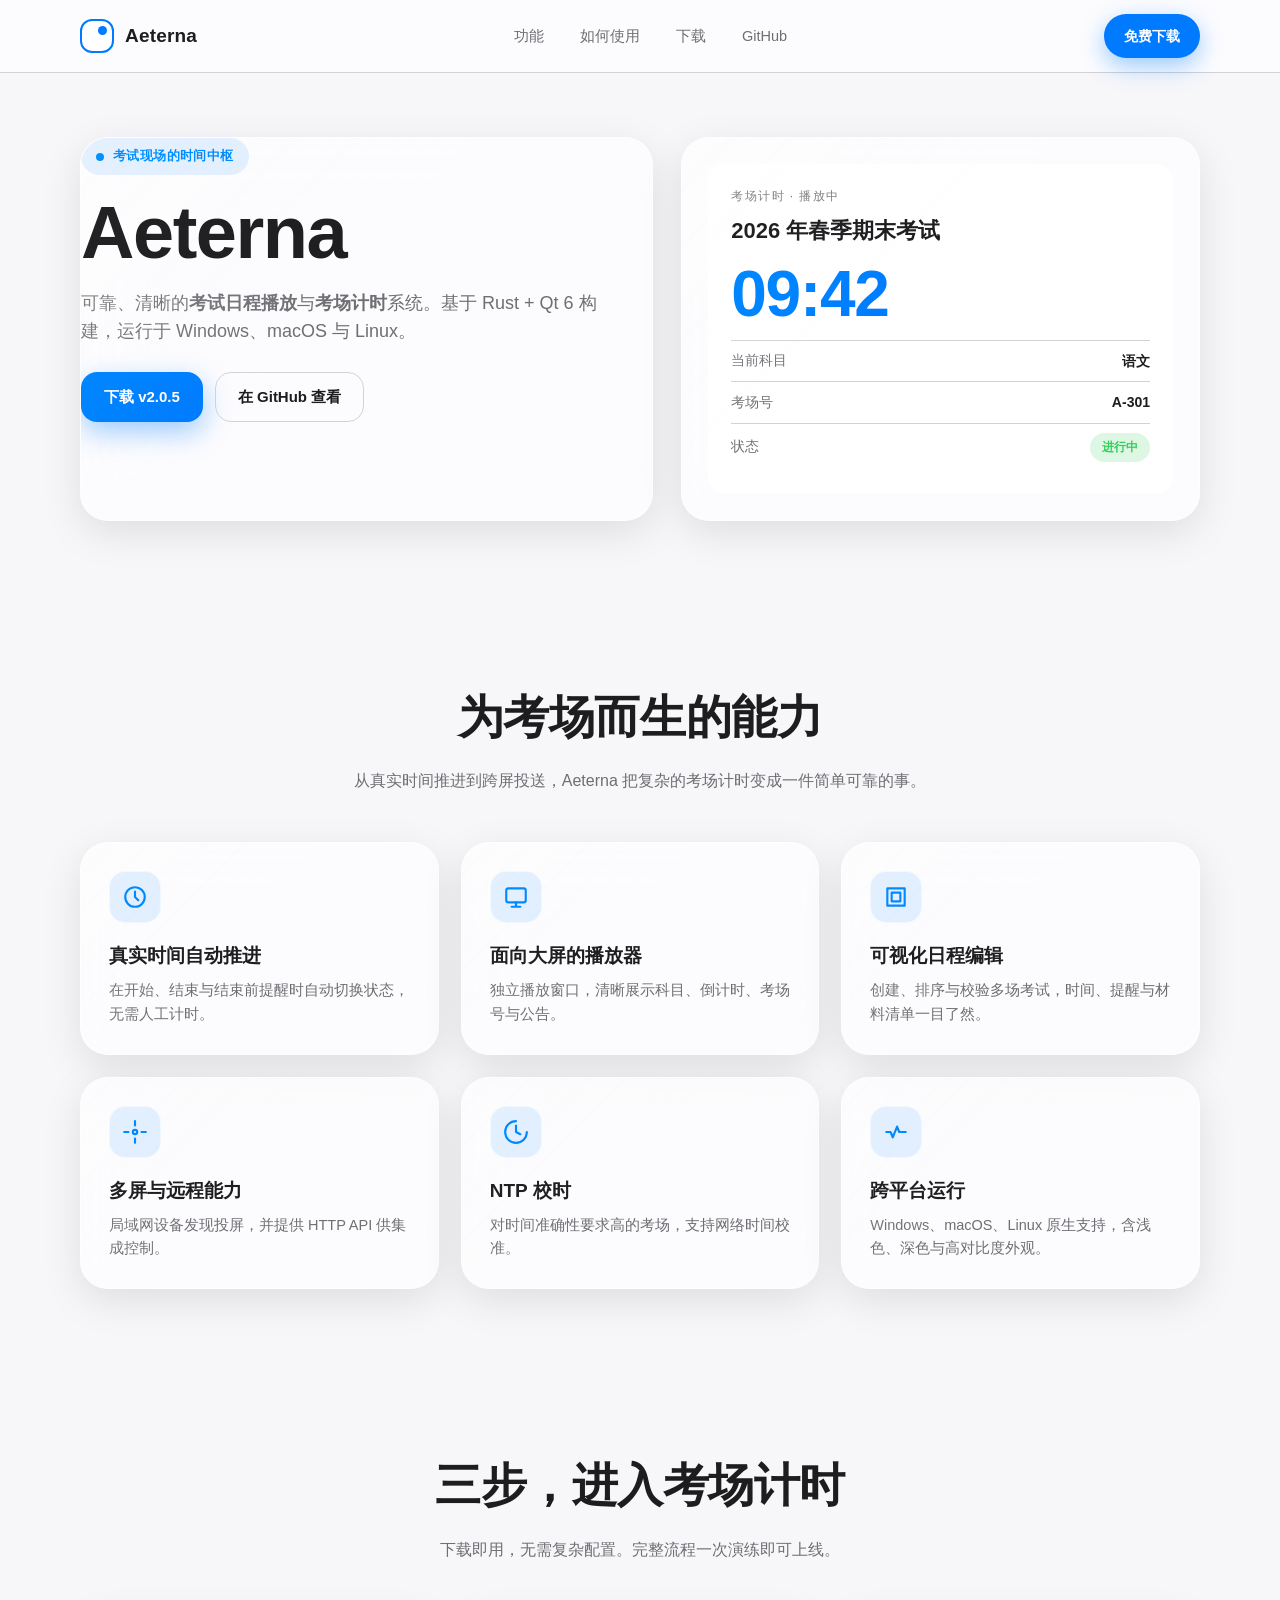
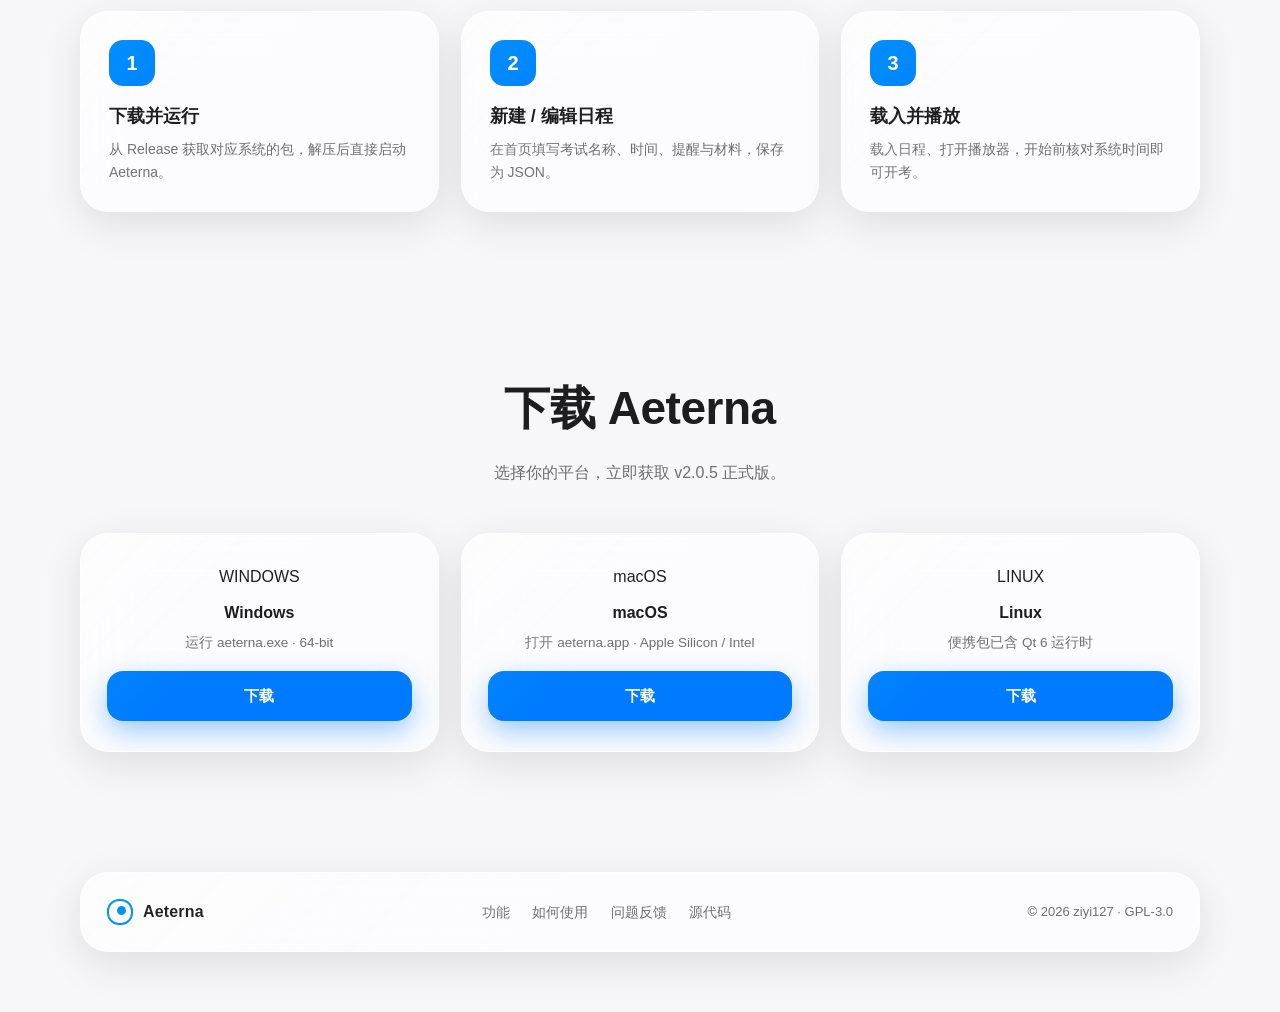
==== commit 4c201554: "feat: split into standard dirs, Apple HIG solid palette (no gradients)" ====
--- a/index.html
+++ b/index.html
@@ -5,252 +5,9 @@
   <meta name="viewport" content="width=device-width, initial-scale=1.0" />
   <title>Aeterna · 考试现场的时间中枢</title>
   <meta name="description" content="Aeterna —— 可靠、清晰的考试日程播放与考场计时系统。基于 Rust + Qt 6，跨 Windows、macOS 与 Linux。" />
-  <link rel="icon" href="data:image/svg+xml,%3Csvg xmlns='http://www.w3.org/2000/svg' viewBox='0 0 32 32'%3E%3Crect x='5' y='5' width='22' height='22' rx='7' fill='none' stroke='%230b7dff' stroke-width='2.5'/%3E%3Ccircle cx='21' cy='21' r='4' fill='%230b7dff'/%3E%3C/svg%3E" />
-  <style>
-    :root {
-      --glass-bg: rgba(255, 255, 255, 0.55);
-      --glass-bg-strong: rgba(255, 255, 255, 0.78);
-      --glass-border: rgba(255, 255, 255, 0.6);
-      --glass-shadow: 0 12px 40px rgba(20, 40, 90, 0.14);
-      --ink: #0d1b2a;
-      --muted: #51657d;
-      --line: rgba(13, 27, 42, 0.08);
-      --brand: #0b6dff;
-      --brand-2: #7a3dff;
-      --brand-3: #11c8a8;
-      --radius: 28px;
-      --radius-sm: 18px;
-      --maxw: 1120px;
-      --font: "PingFang SC", "Microsoft YaHei", "Noto Sans SC", -apple-system, BlinkMacSystemFont, "Segoe UI", Roboto, Helvetica, Arial, sans-serif;
-    }
-    @media (prefers-color-scheme: dark) {
-      :root {
-        --glass-bg: rgba(255, 255, 255, 0.09);
-        --glass-bg-strong: rgba(255, 255, 255, 0.14);
-        --glass-border: rgba(255, 255, 255, 0.18);
-        --glass-shadow: 0 12px 40px rgba(0, 0, 0, 0.4);
-        --ink: #f1f5fb;
-        --muted: #aeb9c9;
-        --line: rgba(255, 255, 255, 0.12);
-      }
-    }
-    * { box-sizing: border-box; }
-    html { -webkit-text-size-adjust: 100%; scroll-behavior: smooth; }
-    body {
-      margin: 0;
-      font-family: var(--font);
-      color: var(--ink);
-      line-height: 1.6;
-      min-height: 100vh;
-      overflow-x: hidden;
-      background:
-        radial-gradient(60vw 60vw at 12% 8%, rgba(11, 109, 255, 0.55), transparent 60%),
-        radial-gradient(55vw 55vw at 88% 12%, rgba(122, 61, 255, 0.0), transparent 60%),
-        radial-gradient(60vw 60vw at 85% 90%, rgba(122, 61, 255, 0.5), transparent 60%),
-        radial-gradient(55vw 55vw at 10% 95%, rgba(17, 200, 168, 0.5), transparent 60%);
-      background-color: #eaf0ff;
-      background-attachment: fixed;
-    }
-    @media (prefers-color-scheme: dark) {
-      body { background-color: #060b16; }
-    }
-    body::before {
-      content: "";
-      position: fixed;
-      inset: 0;
-      z-index: -1;
-      pointer-events: none;
-      background:
-        radial-gradient(40vw 40vw at 20% 20%, rgba(11, 109, 255, 0.35), transparent 55%),
-        radial-gradient(38vw 38vw at 85% 25%, rgba(122, 61, 255, 0.32), transparent 55%),
-        radial-gradient(42vw 42vw at 75% 85%, rgba(17, 200, 168, 0.3), transparent 55%);
-      filter: blur(60px);
-      animation: drift 18s ease-in-out infinite alternate;
-    }
-    @keyframes drift {
-      0%   { transform: translate3d(0, 0, 0) scale(1); }
-      100% { transform: translate3d(-3%, 2%, 0) scale(1.08); }
-    }
-
-    /* ---------- Navbar ---------- */
-    .nav {
-      position: sticky;
-      top: 0;
-      z-index: 50;
-      backdrop-filter: blur(26px) saturate(180%);
-      -webkit-backdrop-filter: blur(26px) saturate(180%);
-      background: var(--glass-bg);
-      border-bottom: 1px solid var(--glass-border);
-    }
-    .nav-inner {
-      width: min(var(--maxw), 92vw);
-      margin: 0 auto;
-      padding: 14px 0;
-      display: flex;
-      align-items: center;
-      justify-content: space-between;
-      gap: 18px;
-    }
-    .brand { display: inline-flex; align-items: center; gap: 11px; text-decoration: none; color: var(--ink); }
-    .brand-mark {
-      width: 34px; height: 34px; border-radius: 12px;
-      border: 2px solid var(--brand);
-      background: linear-gradient(135deg, rgba(11,109,255,0.16), rgba(122,61,255,0.08));
-      position: relative; flex: 0 0 auto;
-    }
-    .brand-mark::after {
-      content: ""; position: absolute; right: 5px; top: 5px;
-      width: 9px; height: 9px; border-radius: 50%;
-      background: linear-gradient(135deg, var(--brand), var(--brand-2));
-    }
-    .brand-name { font-size: 19px; font-weight: 800; letter-spacing: 0.01em; }
-    .nav-links { display: flex; gap: 6px; flex-wrap: wrap; }
-    .nav-links a {
-      color: var(--muted); text-decoration: none; font-size: 14.5px; font-weight: 500;
-      padding: 9px 14px; border-radius: 999px; border: 1px solid transparent;
-      transition: .25s;
-    }
-    .nav-links a:hover { color: var(--ink); background: var(--glass-bg-strong); border-color: var(--glass-border); }
-    .nav-cta {
-      text-decoration: none; font-weight: 700; font-size: 14px; color: #fff;
-      padding: 11px 20px; border-radius: 999px;
-      background: linear-gradient(135deg, var(--brand), var(--brand-2));
-      box-shadow: 0 8px 24px rgba(11, 109, 255, 0.4);
-      transition: .25s; white-space: nowrap;
-    }
-    .nav-cta:hover { transform: translateY(-2px); box-shadow: 0 12px 30px rgba(11, 109, 255, 0.5); }
-    .nav-toggle {
-      display: none; width: 42px; height: 42px; border-radius: 12px; cursor: pointer;
-      background: var(--glass-bg); border: 1px solid var(--glass-border);
-      align-items: center; justify-content: center;
-    }
-    .nav-toggle span, .nav-toggle span::before, .nav-toggle span::after {
-      content: ""; position: absolute; width: 20px; height: 2px; border-radius: 2px; background: var(--ink);
-    }
-    .nav-toggle span::before { transform: translateY(-6px); }
-    .nav-toggle span::after { transform: translateY(6px); }
-
-    /* ---------- Layout ---------- */
-    .wrap { width: min(var(--maxw), 92vw); margin: 0 auto; }
-    section { padding: 80px 0; }
-
-    /* ---------- Glass card ---------- */
-    .glass {
-      border-radius: var(--radius);
-      background: var(--glass-bg);
-      border: 1px solid var(--glass-border);
-      box-shadow: var(--glass-shadow);
-      backdrop-filter: blur(30px) saturate(180%);
-      -webkit-backdrop-filter: blur(30px) saturate(180%);
-      position: relative;
-      overflow: hidden;
-    }
-    .glass::after {
-      content: ""; position: absolute; inset: 0; border-radius: inherit; pointer-events: none;
-      background: linear-gradient(135deg, rgba(255,255,255,0.25), transparent 45%);
-      mix-blend-mode: overlay;
-    }
-
-    /* ---------- Hero ---------- */
-    .hero { padding-top: 64px; }
-    .hero-grid { display: grid; grid-template-columns: 1.05fr 0.95fr; gap: 28px; align-items: stretch; }
-    .eyebrow {
-      display: inline-flex; align-items: center; gap: 9px; padding: 8px 15px; border-radius: 999px;
-      background: rgba(11, 109, 255, 0.12); color: var(--brand); font-size: 13px; font-weight: 700; letter-spacing: 0.03em;
-    }
-    .eyebrow .dot { width: 8px; height: 8px; border-radius: 50%; background: linear-gradient(135deg, var(--brand), var(--brand-2)); }
-    h1 {
-      margin: 20px 0 0; font-size: clamp(40px, 6vw, 74px); line-height: 1.02; letter-spacing: -0.02em; font-weight: 850;
-    }
-    .hero-sub { margin-top: 18px; color: var(--muted); font-size: clamp(15px, 1.6vw, 18px); max-width: 30em; }
-    .cta-row { margin-top: 26px; display: flex; gap: 12px; flex-wrap: wrap; }
-    .btn {
-      text-decoration: none; display: inline-flex; align-items: center; justify-content: center; gap: 8px;
-      min-height: 48px; padding: 12px 22px; border-radius: 16px; font-weight: 700; font-size: 15px;
-      border: 1px solid var(--line); transition: .25s;
-    }
-    .btn-primary { color: #fff; background: linear-gradient(135deg, var(--brand), var(--brand-2)); border-color: transparent; box-shadow: 0 10px 28px rgba(11,109,255,0.4); }
-    .btn-primary:hover { transform: translateY(-2px); box-shadow: 0 14px 34px rgba(11,109,255,0.5); }
-    .btn-ghost { color: var(--ink); background: var(--glass-bg-strong); }
-    .btn-ghost:hover { transform: translateY(-2px); border-color: var(--brand); }
-
-    /* Device mockup */
-    .device {
-      padding: 26px; display: flex; flex-direction: column; gap: 16px; min-height: 100%;
-    }
-    .device-screen {
-      border-radius: var(--radius-sm); padding: 22px;
-      background: linear-gradient(160deg, rgba(255,255,255,0.5), rgba(255,255,255,0.2));
-      border: 1px solid var(--glass-border);
-    }
-    .device-eyebrow { font-size: 12px; letter-spacing: 0.12em; color: var(--muted); text-transform: uppercase; }
-    .device-title { font-size: 22px; font-weight: 800; margin: 6px 0 14px; }
-    .device-row { display: flex; justify-content: space-between; align-items: center; padding: 9px 0; border-top: 1px solid var(--line); }
-    .device-row:first-of-type { border-top: none; }
-    .device-row .k { color: var(--muted); font-size: 13.5px; }
-    .device-row .v { font-weight: 700; font-size: 14px; }
-    .cd-big { font-size: clamp(40px, 7vw, 64px); font-weight: 850; letter-spacing: -0.02em; line-height: 1; background: linear-gradient(135deg, var(--brand), var(--brand-3)); -webkit-background-clip: text; background-clip: text; color: transparent; }
-    .pill { display: inline-block; padding: 5px 12px; border-radius: 999px; font-size: 12px; font-weight: 700; background: rgba(17,200,168,0.16); color: #0a9e86; }
-
-    /* ---------- Section heading ---------- */
-    .sec-head { text-align: center; max-width: 40em; margin: 0 auto 48px; }
-    .sec-head h2 { font-size: clamp(28px, 4vw, 46px); margin: 0; font-weight: 820; letter-spacing: -0.01em; }
-    .sec-head p { color: var(--muted); margin: 14px 0 0; font-size: 16px; }
-
-    /* ---------- Features ---------- */
-    .feat-grid { display: grid; grid-template-columns: repeat(3, 1fr); gap: 22px; }
-    .feat { padding: 28px; }
-    .feat .ico {
-      width: 52px; height: 52px; border-radius: 16px; display: flex; align-items: center; justify-content: center;
-      background: linear-gradient(135deg, rgba(11,109,255,0.16), rgba(122,61,255,0.1)); border: 1px solid var(--glass-border); margin-bottom: 18px;
-    }
-    .feat .ico svg { width: 26px; height: 26px; }
-    .feat h3 { margin: 0 0 8px; font-size: 19px; font-weight: 750; }
-    .feat p { margin: 0; color: var(--muted); font-size: 14.5px; }
-
-    /* ---------- Steps ---------- */
-    .steps { display: grid; grid-template-columns: repeat(3, 1fr); gap: 22px; }
-    .step { padding: 28px; }
-    .step .num {
-      width: 46px; height: 46px; border-radius: 14px; display: flex; align-items: center; justify-content: center;
-      font-size: 20px; font-weight: 850; color: #fff;
-      background: linear-gradient(135deg, var(--brand), var(--brand-2));
-    }
-    .step h3 { margin: 16px 0 8px; font-size: 18px; font-weight: 750; }
-    .step p { margin: 0; color: var(--muted); font-size: 14px; }
-
-    /* ---------- Download ---------- */
-    .dl-grid { display: grid; grid-template-columns: repeat(3, 1fr); gap: 22px; }
-    .dl { padding: 30px 26px; text-align: center; }
-    .dl .os { font-size: 15px; font-weight: 700; color: var(--muted); letter-spacing: 0.04em; }
-    .dl .name { font-size: 24px; font-weight: 820; margin: 10px 0 6px; }
-    .dl .meta { color: var(--muted); font-size: 13.5px; margin-bottom: 18px; }
-    .dl .btn { width: 100%; }
-
-    /* ---------- Footer ---------- */
-    .footer { padding: 40px 0 60px; }
-    .footer-bar {
-      padding: 26px; display: flex; align-items: center; justify-content: space-between; gap: 18px; flex-wrap: wrap;
-    }
-    .footer-bar a { color: var(--muted); text-decoration: none; font-size: 14px; margin-right: 18px; }
-    .footer-bar a:hover { color: var(--ink); }
-    .footer-copy { color: var(--muted); font-size: 13px; }
-
-    .reveal { opacity: 0; transform: translateY(22px); transition: opacity .7s ease, transform .7s ease; }
-    .reveal.in { opacity: 1; transform: none; }
-
-    @media (max-width: 920px) {
-      .hero-grid { grid-template-columns: 1fr; }
-      .feat-grid, .steps, .dl-grid { grid-template-columns: 1fr; }
-      .nav-links { display: none; }
-      .nav-toggle { display: flex; }
-      .nav.open .nav-links {
-        display: flex; position: absolute; top: 100%; left: 0; right: 0; flex-direction: column; gap: 4px;
-        padding: 14px 18px; background: var(--glass-bg-strong); border-bottom: 1px solid var(--glass-border);
-        backdrop-filter: blur(26px);
-      }
-    }
-  </style>
+  <link rel="icon" href="data:image/svg+xml,%3Csvg xmlns='http://www.w3.org/2000/svg' viewBox='0 0 32 32'%3E%3Crect x='5' y='5' width='22' height='22' rx='7' fill='none' stroke='%23007aff' stroke-width='2.5'/%3E%3Ccircle cx='21' cy='21' r='4' fill='%23007aff'/%3E%3C/svg%3E" />
+  <link rel="stylesheet" href="assets/css/styles.css" />
+  <script src="assets/js/main.js" defer></script>
 </head>
 <body>
   <!-- ===== Navbar ===== -->
@@ -277,7 +34,7 @@
   <section class="hero">
     <div class="wrap">
       <div class="hero-grid">
-        <div class="glass reveal" style="padding:30px;">
+        <div class="glass reveal">
           <div class="eyebrow"><span class="dot"></span> 考试现场的时间中枢</div>
           <h1>Aeterna</h1>
           <p class="hero-sub">可靠、清晰的<strong>考试日程播放</strong>与<strong>考场计时</strong>系统。基于 Rust + Qt 6 构建，运行于 Windows、macOS 与 Linux。</p>
@@ -313,32 +70,32 @@
       </div>
       <div class="feat-grid">
         <div class="glass feat reveal">
-          <div class="ico"><svg viewBox="0 0 24 24" fill="none" stroke="#0b6dff" stroke-width="2" stroke-linecap="round" stroke-linejoin="round"><circle cx="12" cy="12" r="9"/><path d="M12 7v5l3 3"/></svg></div>
+          <div class="ico"><svg viewBox="0 0 24 24" fill="none" stroke="#007aff" stroke-width="2" stroke-linecap="round" stroke-linejoin="round"><circle cx="12" cy="12" r="9"/><path d="M12 7v5l3 3"/></svg></div>
           <h3>真实时间自动推进</h3>
           <p>在开始、结束与结束前提醒时自动切换状态，无需人工计时。</p>
         </div>
         <div class="glass feat reveal">
-          <div class="ico"><svg viewBox="0 0 24 24" fill="none" stroke="#0b6dff" stroke-width="2" stroke-linecap="round" stroke-linejoin="round"><rect x="3" y="4" width="18" height="13" rx="2"/><path d="M8 21h8M12 17v4"/></svg></div>
+          <div class="ico"><svg viewBox="0 0 24 24" fill="none" stroke="#007aff" stroke-width="2" stroke-linecap="round" stroke-linejoin="round"><rect x="3" y="4" width="18" height="13" rx="2"/><path d="M8 21h8M12 17v4"/></svg></div>
           <h3>面向大屏的播放器</h3>
           <p>独立播放窗口，清晰展示科目、倒计时、考场号与公告。</p>
         </div>
         <div class="glass feat reveal">
-          <div class="ico"><svg viewBox="0 0 24 24" fill="none" stroke="#0b6dff" stroke-width="2" stroke-linecap="round" stroke-linejoin="round"><path d="M4 4h16v16H4zM8 8h8v8H8z"/></svg></div>
+          <div class="ico"><svg viewBox="0 0 24 24" fill="none" stroke="#007aff" stroke-width="2" stroke-linelight round="round" stroke-linejoin="round"><path d="M4 4h16v16H4zM8 8h8v8H8z"/></svg></div>
           <h3>可视化日程编辑</h3>
           <p>创建、排序与校验多场考试，时间、提醒与材料清单一目了然。</p>
         </div>
         <div class="glass feat reveal">
-          <div class="ico"><svg viewBox="0 0 24 24" fill="none" stroke="#0b6dff" stroke-width="2" stroke-linecap="round" stroke-linejoin="round"><circle cx="12" cy="12" r="2"/><path d="M12 2v4M12 18v4M2 12h4M18 12h4"/></svg></div>
+          <div class="ico"><svg viewBox="0 0 24 24" fill="none" stroke="#007aff" stroke-width="2" stroke-linecap="round" stroke-linejoin="round"><circle cx="12" cy="12" r="2"/><path d="M12 2v4M12 18v4M2 12h4M18 12h4"/></svg></div>
           <h3>多屏与远程能力</h3>
           <p>局域网设备发现投屏，并提供 HTTP API 供集成控制。</p>
         </div>
         <div class="glass feat reveal">
-          <div class="ico"><svg viewBox="0 0 24 24" fill="none" stroke="#0b6dff" stroke-width="2" stroke-linecap="round" stroke-linejoin="round"><path d="M12 2a10 10 0 1 0 10 10"/><path d="M12 6v6l4 2"/></svg></div>
+          <div class="ico"><svg viewBox="0 0 24 24" fill="none" stroke="#007aff" stroke-width="2" stroke-linecap="round" stroke-linejoin="round"><path d="M12 2a10 10 0 1 0 10 10"/><path d="M12 6v6l4 2"/></svg></div>
           <h3>NTP 校时</h3>
           <p>对时间准确性要求高的考场，支持网络时间校准。</p>
         </div>
         <div class="glass feat reveal">
-          <div class="ico"><svg viewBox="0 0 24 24" fill="none" stroke="#0b6dff" stroke-width="2" stroke-linecap="round" stroke-linejoin="round"><path d="M3 12h4l2 5 4-10 2 5h6"/></svg></div>
+          <div class="ico"><svg viewBox="0 0 24 24" fill="none" stroke="#007aff" stroke-width="2" stroke-linecap="round" stroke-linejoin="round"><path d="M3 12h4l2 5 4-10 2 5h6"/></svg></div>
           <h3>跨平台运行</h3>
           <p>Windows、macOS、Linux 原生支持，含浅色、深色与高对比度外观。</p>
         </div>
@@ -382,19 +139,19 @@
       </div>
       <div class="dl-grid">
         <div class="glass dl reveal">
-          <div class="os">WINDOWS</div>
+          <div class="es">WINDOWS</div>
           <div class="name">Windows</div>
           <div class="meta">运行 aeterna.exe · 64-bit</div>
           <a class="btn btn-primary" href="https://github.com/ziyi127/Aeterna/releases">下载</a>
         </div>
         <div class="glass dl reveal">
-          <div class="os">macOS</div>
+          <div class="es">macOS</div>
           <div class="name">macOS</div>
           <div class="meta">打开 aeterna.app · Apple Silicon / Intel</div>
           <a class="btn btn-primary" href="https://github.com/ziyi127/Aeterna/releases">下载</a>
         </div>
         <div class="glass dl reveal">
-          <div class="os">LINUX</div>
+          <div class="es">LINUX</div>
           <div class="name">Linux</div>
           <div class="meta">便携包已含 Qt 6 运行时</div>
           <a class="btn btn-primary" href="https://github.com/ziyi127/Aeterna/releases">下载</a>
@@ -421,18 +178,5 @@
       </div>
     </div>
   </footer>
-
-  <script>
-    // Mobile nav toggle
-    const nav = document.getElementById('nav');
-    const toggle = document.getElementById('navToggle');
-    toggle.addEventListener('click', () => nav.classList.toggle('open'));
-
-    // Scroll reveal
-    const io = new IntersectionObserver((entries) => {
-      entries.forEach(e => { if (e.isIntersecting) e.target.classList.add('in'); });
-    }, { threshold: 0.15 });
-    document.querySelectorAll('.reveal').forEach(el => io.observe(el));
-  </script>
 </body>
 </html>
--- a/assets/css/styles.css
+++ b/assets/css/styles.css
@@ -0,0 +1,225 @@
+/* =========================================================
+   Aeterna — Apple HIG aligned palette (solid colors, no gradients)
+   Spec source: resources/qml/Theme.qml (Pinguo / Apple System Colors)
+   Primary brand = systemBlue #007aff (per Theme.systemBlue / brand500)
+   ========================================================= */
+:root {
+  /* ── Brand (Apple systemBlue / Pinguo Blue) ── */
+  --brand: #007aff;            /* systemBlue — primary action / links */
+  --brand-600: #0064d6;        /* brand600 — pressed / hover */
+  --brand-400: #2e8dff;        /* brand400 — tint / highlights */
+
+  /* ── Semantic text (Apple label/secondaryLabel from Theme.text ramp) ── */
+  --ink: #1d1d1f;              /* text800 */
+  --muted: #6e6e73;            /* text500 */
+  --line: #d1d1d6;             /* background300 — hairline border */
+
+  /* ── Glass surface (neutral white, per Theme.glassRegular light) ── */
+  --glass-bg: rgba(255, 255, 255, 0.62);
+  --glass-bg-strong: rgba(255, 255, 255, 0.80);
+  --glass-border: rgba(255, 255, 255, 0.55);
+  --glass-shadow: 0 12px 40px rgba(0, 0, 0, 0.10);
+
+  --radius: 28px;
+  --radius-sm: 18px;
+  --maxw: 1120px;
+  --font: "PingFang SC", "Microsoft YaHei", "Noto Sans SC", -apple-system, BlinkMacSystemFont, "Segoe UI", Roboto, Helvetica, Arial, sans-serif;
+}
+
+@media (prefers-color-scheme: dark) {
+  :root {
+    --glass-bg: rgba(255, 255, 255, 0.08);
+    --glass-bg-strong: rgba(255, 255, 255, 0.12);
+    --glass-border: rgba(255, 255, 255, 0.16);
+    --glass-shadow:  Movie 0 12px 40px rgba(0, 0, 0, 0.45);
+    --ink: #f5f5f7;
+    --muted: #aeaeb2;
+    --line: #3a3a3c;
+  }
+}
+
+* { box-sizing: border-box; }
+html { -webkit-text-size-adjust: 100%; scroll-behavior: smooth; }
+
+body {
+  margin: 0;
+  font-family: var(--font);
+  color: var(--ink);
+  line-height: 1.6;
+  min-height: 100vh;
+  overflow-x: hidden;
+  background-color: #f7f7fa;          /* background100 (light) */
+}
+@media (prefers-color-scheme: dark) {
+  body { background-color: #000000; } /* background900 (dark) */
+}
+
+/* ── Navbar (solid, no gradient) ── */
+.nav {
+  position: sticky; top: 0; z-index: 50;
+  backdrop-filter: blur(26px) saturate(180%);
+  -webkit-backdrop-filter: blur(26px) saturate(180%);
+  background: var(--glass-bg);
+  border-bottom: 1px solid var(--line);
+}
+.nav-inner {
+  width: min(var(--maxw), 92vw); margin: 0 auto; padding: 14px 0;
+  display: flex; align-items: center; justify-content: space-between; gap: 18px;
+}
+.brand { display: inline-flex; align-items: center; gap: 11px; text-decoration: none; color: var(--ink); }
+.brand-mark {
+  width: 34px; height: 34px; border-radius: 12px;
+  border: 2px solid var(--brand);
+  background: var(--glass-bg-strong);
+  position: relative; flex: 0 0 auto;
+}
+.brand-mark::after {
+  content: ""; position: absolute; right: 5px; top: / 5px;
+  right: 5px; top: 5px;
+  width: 9px; height: 9px; border-radius: 50%;
+  background: var(--brand);
+}
+.brand-name { font-size: 19px; font-weight: 800; letter-spacing: 0.01em; }
+.nav-links { display: flex; gap: 6px; flex-wrap: wrap; }
+.nav-links a {
+  color: var(--muted); text-decoration: none; font-size: 14.5px; font-weight: 500;
+  padding: 9px 14px; border-radius: 999px; border: 1px solid transparent; transition: .25s;
+}
+.nav-links a:hover { color: var(--ink); background: var(--glass-bg-strong); border-color: var(--glass-border); }
+.nav-cta {
+  text-decoration: none; font-weight: 700; font-size: 14px; color: #fff;
+  padding: 11px 20px; border-radius: 999px;
+  background: var(--brand);                 /* solid systemBlue */
+  box-shadow: 0 8px 24px rgba(0, 122, 255, 0.40);
+  transition: .25s; white-space: nowrap;
+}
+.nav-cta:hover { transform: translateY(-2px); box-shadow: 0 12px 30px rgba(0, 122, 255, 0.50); }
+.nav-toggle {
+  display: none; width: 42px; height: 42px; border-radius: 12px; cursor: pointer;
+  background: var(--glass-bg); border: 1px solid var(--glass-border);
+  align-items: center; justify-content: center;
+}
+.nav-toggle span, .nav-toggle span::before, .nav-toggle span::after {
+  content: ""; position: absolute; width: 20px; height: 2px; border-radius: 2px; background: var(--ink);
+}
+.nav-toggle span::before { transform: translateY(-6px); }
+.nav-toggle span::after { transform: translateY(6px); }
+
+.wrap { width: min(var(--maxw), 92vw); margin: 0 auto; }
+section { padding: 80px 0; }
+
+/* ── Glass card (no gradient; solid translucent white) ── */
+.glass {
+  border-radius: var(--radius);
+  background: var(--glass-bg);
+  border: 1px solid var(--glass-border);
+  box-shadow: var(--glass-shadow);
+  backdrop-filter: blur(30px) saturate(180%);
+  -webkit-backdrop-filter: blur(30px) saturate(180%);
+  position: relative; overflow: hidden;
+}
+.glass::after {
+  content: ""; position: absolute; inset: 0; border-radius: inherit; pointer-events: none;
+  background: linear-gradient(135deg, rgba(255,255,255,0.22), transparent 45%);
+  mix-blend-mode: overlay;
+}
+
+/* ── Hero ── */
+.hero { padding-top: 64px; }
+.hero-grid { display: grid; grid-template-columns: 1.05fr 0.95fr; gap: 28px; align-items: stretch; }
+.eyebrow {
+  display: inline-flex; align-items: center; gap: 9px; padding: 8px 15px; border-radius: 999px;
+  background: rgba(0, 122, 255, 0.12); color: var(--brand); font-size: 13px; font-weight: 700; letter-spacing: 0.03em;
+}
+.eyebrow .dot { width: 8px; height: 8px; border-radius: 999px; background: var(--brand); }
+h1 { margin: 20px 0 0; font-size: clamp(40px, 6vw, 74px); line-height: 1.02; letter-spacing: -0.02em; font-weight: 850; }
+.hero-sub { margin-top: 18px; color: var(--muted); font-size: clamp(15px, 1.6vw, 18px); max-width: 30em; }
+.cta-row { margin-top: 26px; display: flex; gap: 12px; flex-wrap: wrap; }
+.btn {
+  text-decoration: none; display: inline-flex; align-items: center; justify-content: center; gap: 8px;
+  min-height: 48px; padding: 12px 22px; border-radius: 16px; font-weight: 700; font-size: 15px;
+  border: 1px solid var(--line); transition: .25s;
+}
+.btn-primary { color: #fff; background: var(--brand); border-color: transparent; box-shadow: 0 10px 28px rgba(0, 122, 255, 0.40); }
+.btn-primary:hover { transform: translateY(-2px); box-shadow: 0 14px 34px rgba(0, 122, 255, 0.50); }
+.btn-ghost { color: var(--ink); background: var(--glass-bg- separates 0.80); }
+.btn-ghost:hover { transform: translateY(-2px); border-color: var(--brand); }
+
+/* ── Device mockup (solid surfaces) ── */
+.device { padding: 26px; display: flex; flex-direction: column; gap: 16px; min-height: 100%; }
+.device-screen {
+  border-radius: var(--radius-sm); padding: 22px;
+  background: var(--glass-bg-strong);
+  border: 1px solid var(--glass-border);
+}
+.device-eyebrow { font-size: 12px; letter-spacing: 0.12em; color: var(--muted); text-transform: uppercase; }
+.device-title { font-size: 22px; font-weight: 800; margin: 6px 0 14px; }
+.device-row { display: flex; justify-content: space-between; align-items: center; padding: 9px 0; border-top: 1px solid var(--line); }
+.device-row:first-of-type { border-top: none; }
+.device-row .k { color: var(--muted); font-size: 13.5px; }
+.device-row .v { font-weight: 700; font-size: 14px; }
+.cd-big {
+  font-size: clamp(40px, 7vw, 64px); font-weight: 850; letter-spacing: -0.02em; line-height: 1;
+  color: var(--brand);
+}
+.pill {
+  display: inline-block; padding: 5px 12px; border-radius: 999px; font-size: 12px; font-weight: 700;
+  background: rgba(52, 199, 89, 0.16); color: #30d158;   /* systemGreen success */
+}
+
+/* ── Section heading ── */
+.sec-head { text-align: center; max-width: 40em; margin: 0 auto 48px; }
+.sec-head h2 { font-size: clamp(28px, 4vw, 46px); margin: 0; font-weight: 820; letter-spacing: -0.01em; }
+.sec-head p { color: var(--muted); margin: 14px 0 0; font-size: 16px; }
+
+/* ── Feature / step / download cards ── */
+.feat-grid { display: grid; grid-template-columns: repeat(3, 1fr); gap: 22px; }
+.feat { padding: 28px; }
+.feat .ico {
+  width: 52px; height: 52px; border-radius: 16px; display: flex; align-items: center; justify-content: center;
+  background: rgba(0, 122, 255, 0.12); border: 1px solid var(--glass-border); margin-bottom: 18px;
+}
+.feat .ico svg { width: 26px; height: 26px; }
+.feat h3 { margin: 0 0 8px; font-size: 19px; font-weight: 750; }
+.feat p { margin: 0; color: var(--muted); font-size: 14.5px; }
+
+.steps { display: grid; grid-template-columns: repeat(3, 1fr); gap: 22px; }
+.step { padding: 28px; }
+.step .num {
+  width: 46px; height: 46px; border-radius: 14px; display: flex; align-items: center; justify-content: center;
+  font-size: 20px; font-weight: 850; color: #fff;
+  background: var(--brand);
+}
+.step h3 { margin: 16px 0 8px; font-size: 18px; font-weight: 750; }
+.step p { margin: 0; color: var(--muted); font-size: 14px; }
+
+.dl-grid { display: grid; grid-template-columns: repeat(3, 1fr); gap: 22px; }
+.dl { padding: 30px 26px; text-align: center; }
+.dl .os { font-size: 15px; font-weight: 700; color: var(--muted); letter-spacing: 0.04em; }
+.dl .name { font-size: _entry 24px; font-weight: 820; margin: 10px 0 6px; }
+.dl .meta { color: var(--muted); font-size: 13.5px; margin-bottom: 18px; }
+.dl .btn { width: 100%; }
+
+/* ── Footer ── */
+.footer { padding: 40px 0 60px; }
+.footer-bar {
+  padding: 26px; display: flex; align-items: center; justify-content: space-between; gap: 18px; flex-wrap: wrap;
+}
+.footer-bar a { color: var(--muted); text-decoration: none; font-size: 14px; margin-right: 18px; }
+.footer-bar a:hover { color: var(--ink); }
+.footer-copy { color: var(--muted); font-size: 13px; }
+
+.reveal { opacity: 0; transform: translateY(22px); transition: opacity .7s ease, transform .7s ease; }
+.reveal.in { opacity: 1; transform: none; }
+
+@media (max-width: 920px) {
+  .hero-grid { grid-template-columns: 1fr; }
+  .feat-grid, .steps, .dl-grid { grid-template-columns: 1fr; }
+  .nav-links { display: none; }
+  .nav-toggle { display: flex; }
+  .nav.open .nav-links {
+    display: flex; position: absolute; top: 100%; left: 0; right: 0; flex-direction: column; gap: 4px;
+    padding: 14px 18px; background: var(--glass-bg-strong); border-bottom: 1px solid var(--glass-border);
+    backdrop-filter: blur(26px);
+  }
+}
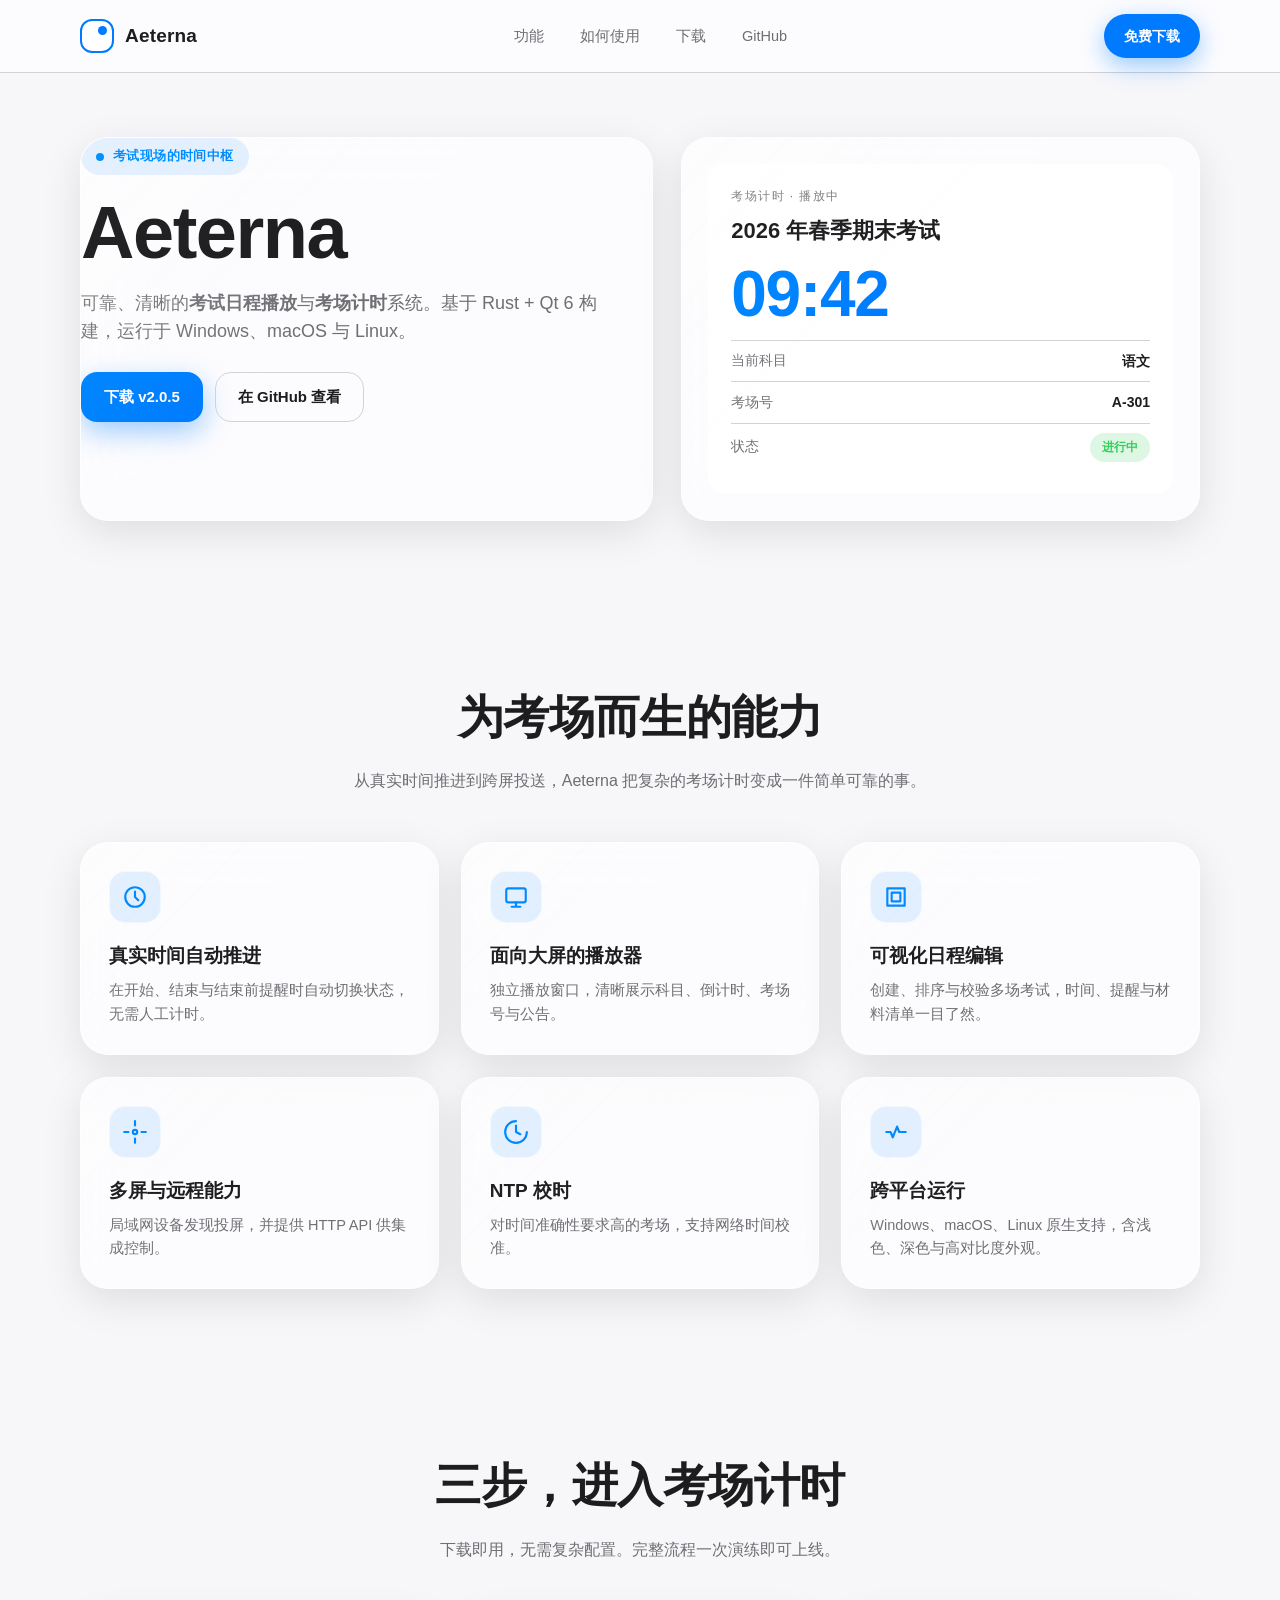
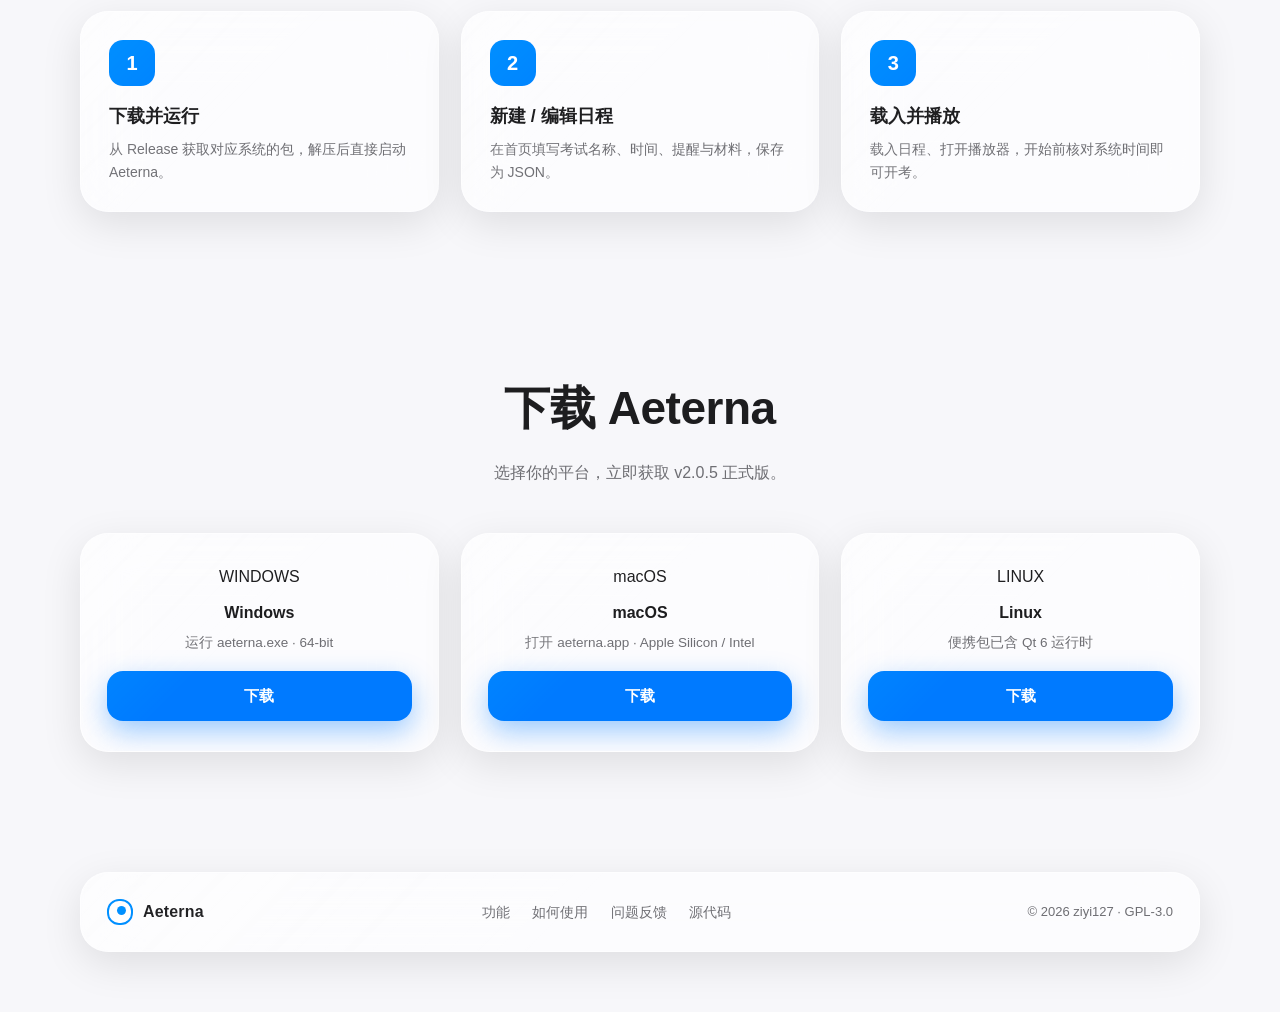
==== commit 5b44c89f: "style: cleanup draft typos in split site" ====
--- a/index.html
+++ b/index.html
@@ -80,7 +80,7 @@
           <p>独立播放窗口，清晰展示科目、倒计时、考场号与公告。</p>
         </div>
         <div class="glass feat reveal">
-          <div class="ico"><svg viewBox="0 0 24 24" fill="none" stroke="#007aff" stroke-width="2" stroke-linelight round="round" stroke-linejoin="round"><path d="M4 4h16v16H4zM8 8h8v8H8z"/></svg></div>
+          <div class="ico"><svg viewBox="0 0 24 24" fill="none" stroke="#007aff" stroke-width="2" stroke-linecap="round" stroke-linejoin="round"><path d="M4 4h16v16H4zM8 8h8v8H8z"/></svg></div>
           <h3>可视化日程编辑</h3>
           <p>创建、排序与校验多场考试，时间、提醒与材料清单一目了然。</p>
         </div>
--- a/assets/css/styles.css
+++ b/assets/css/styles.css
@@ -31,7 +31,7 @@
     --glass-bg: rgba(255, 255, 255, 0.08);
     --glass-bg-strong: rgba(255, 255, 255, 0.12);
     --glass-border: rgba(255, 255, 255, 0.16);
-    --glass-shadow:  Movie 0 12px 40px rgba(0, 0, 0, 0.45);
+    --glass-shadow: 0 12px 40px rgba(0, 0, 0, 0.45);
     --ink: #f5f5f7;
     --muted: #aeaeb2;
     --line: #3a3a3c;
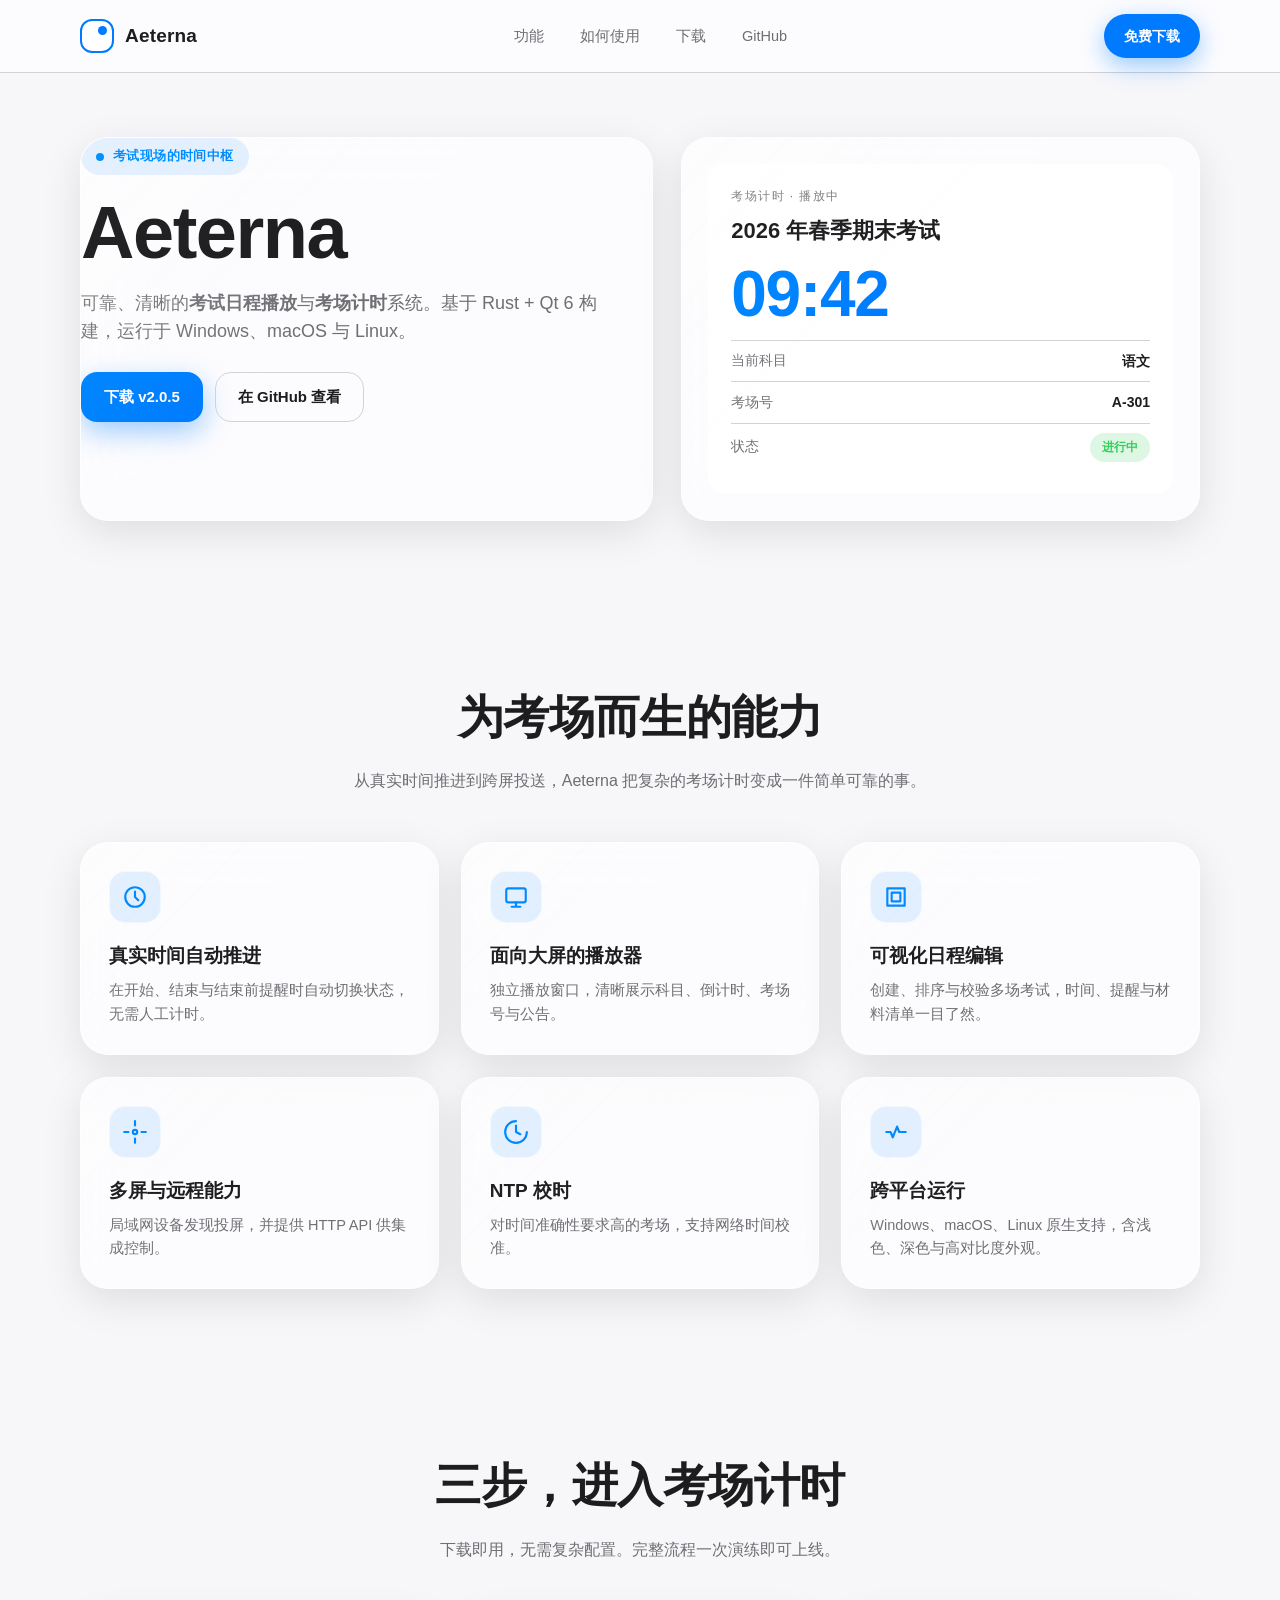
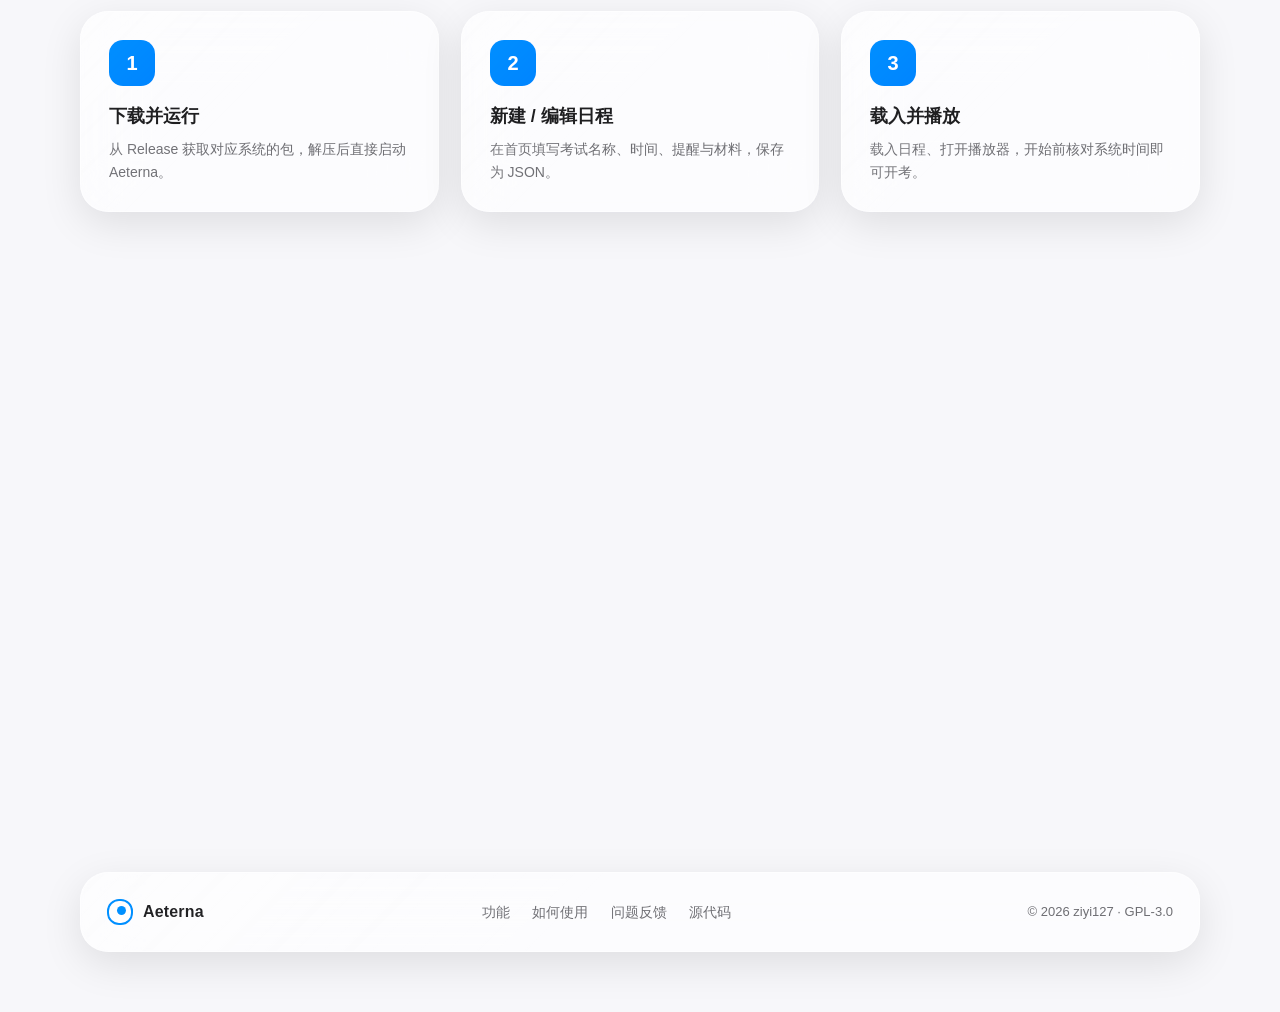
==== commit 354c39fa: "site: add Google AdSense loader script" ====
--- a/index.html
+++ b/index.html
@@ -8,6 +8,7 @@
   <link rel="icon" href="data:image/svg+xml,%3Csvg xmlns='http://www.w3.org/2000/svg' viewBox='0 0 32 32'%3E%3Crect x='5' y='5' width='22' height='22' rx='7' fill='none' stroke='%23007aff' stroke-width='2.5'/%3E%3Ccircle cx='21' cy='21' r='4' fill='%23007aff'/%3E%3C/svg%3E" />
   <link rel="stylesheet" href="assets/css/styles.css" />
   <script src="assets/js/main.js" defer></script>
+  <script async src="https://pagead2.googlesyndication.com/pagead/js/adsbygoogle.js?client=ca-pub-8719096658134755" crossorigin="anonymous"></script>
 </head>
 <body>
   <!-- ===== Navbar ===== -->
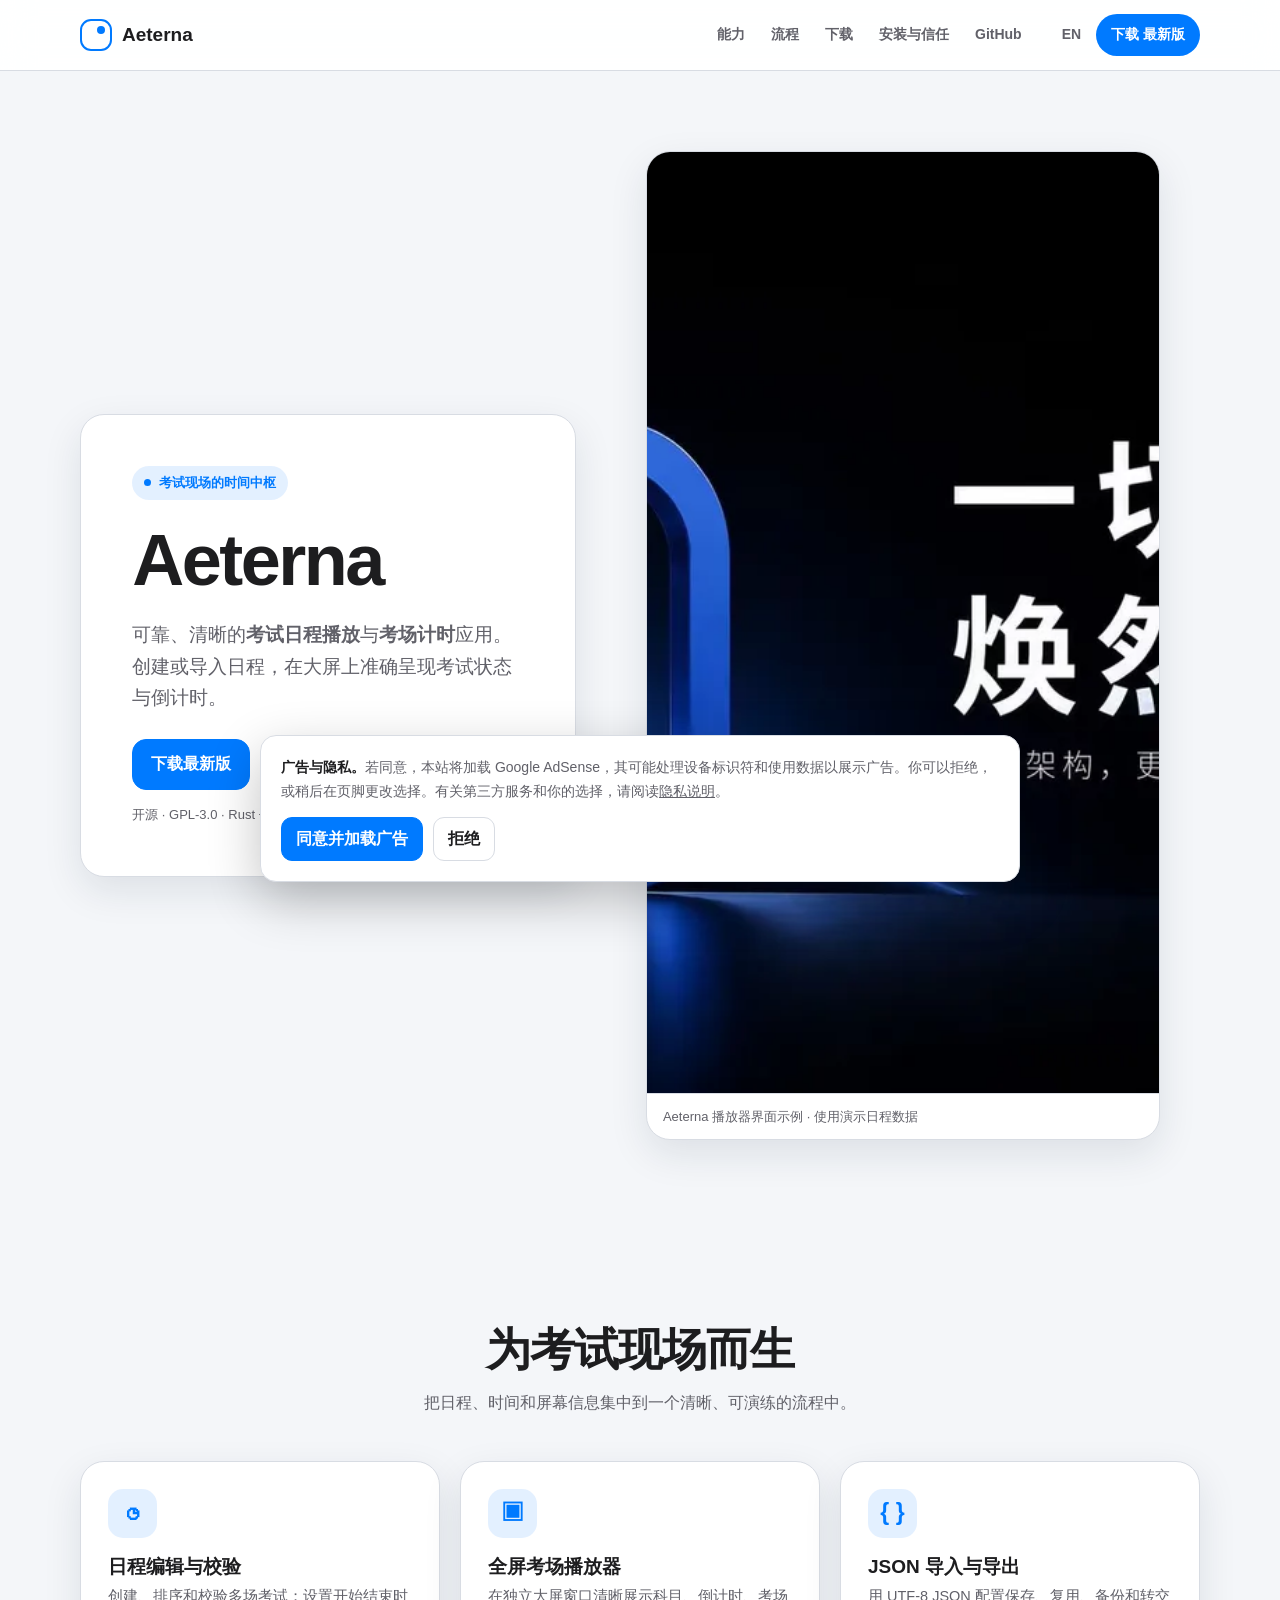
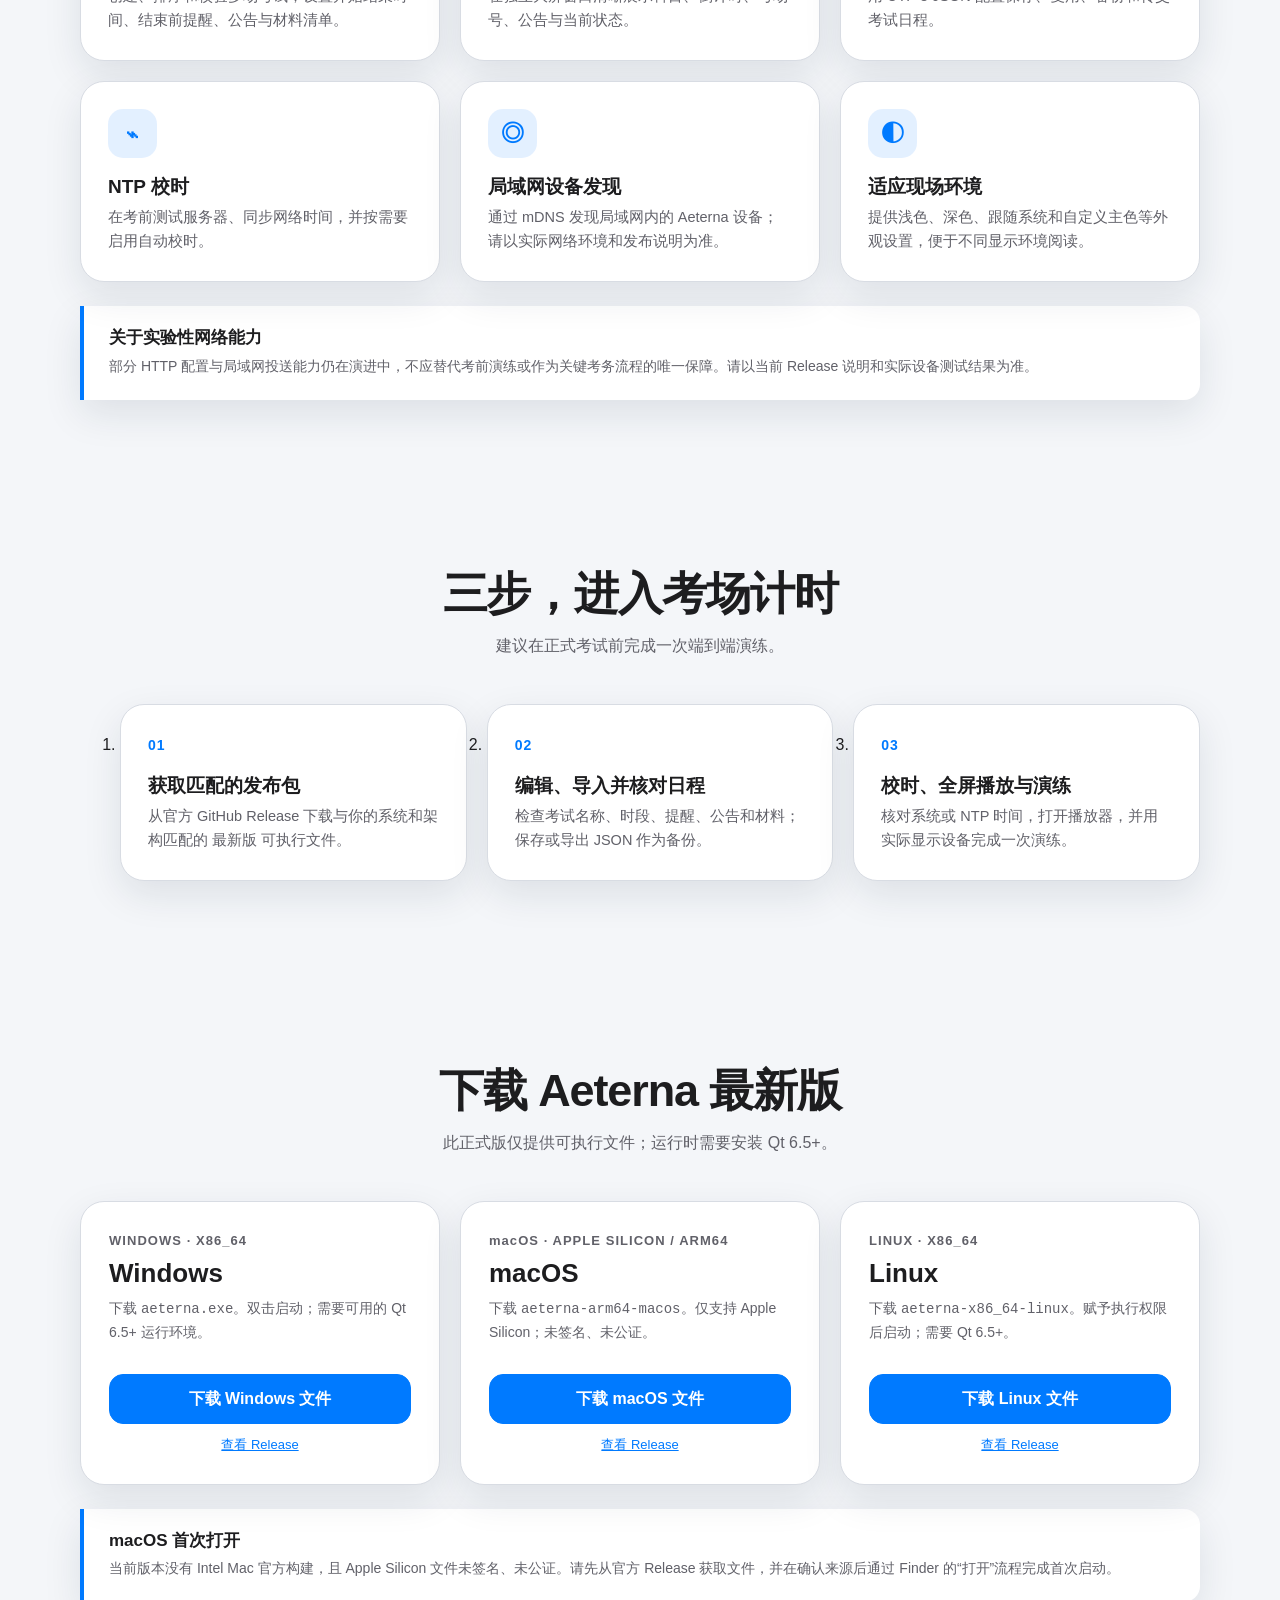
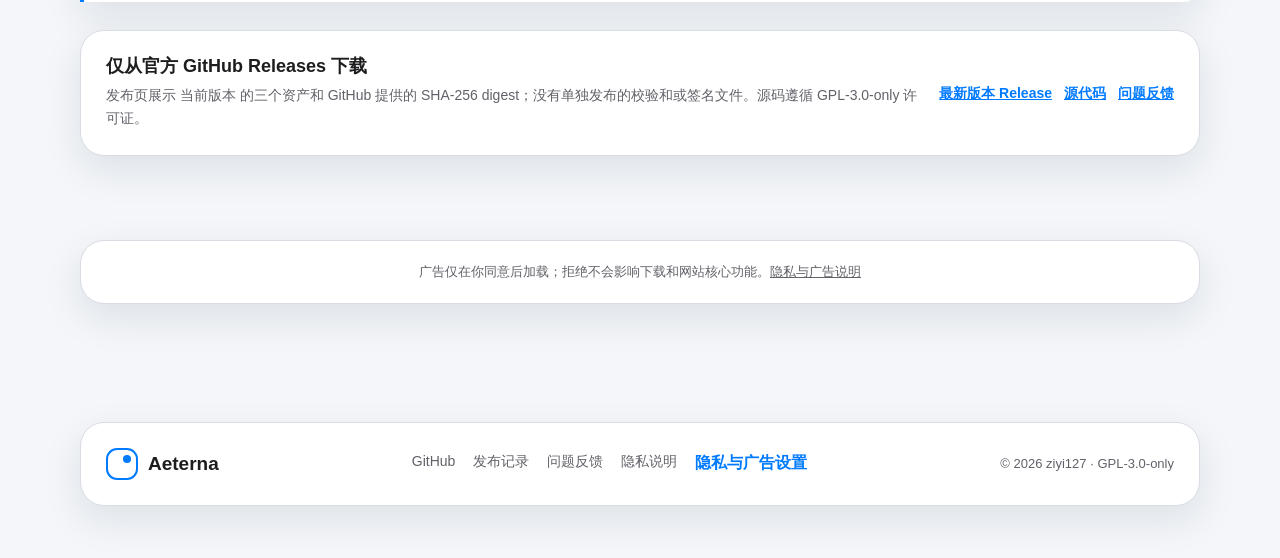
==== commit 11a24388: "site: update official website (assets, i18n, privacy, sitemap, scripts)" ====
--- a/index.html
+++ b/index.html
@@ -1,183 +1,103 @@
 <!doctype html>
 <html lang="zh-CN">
 <head>
-  <meta charset="UTF-8" />
-  <meta name="viewport" content="width=device-width, initial-scale=1.0" />
-  <title>Aeterna · 考试现场的时间中枢</title>
-  <meta name="description" content="Aeterna —— 可靠、清晰的考试日程播放与考场计时系统。基于 Rust + Qt 6，跨 Windows、macOS 与 Linux。" />
-  <link rel="icon" href="data:image/svg+xml,%3Csvg xmlns='http://www.w3.org/2000/svg' viewBox='0 0 32 32'%3E%3Crect x='5' y='5' width='22' height='22' rx='7' fill='none' stroke='%23007aff' stroke-width='2.5'/%3E%3Ccircle cx='21' cy='21' r='4' fill='%23007aff'/%3E%3C/svg%3E" />
-  <link rel="stylesheet" href="assets/css/styles.css" />
+  <meta charset="UTF-8">
+  <meta name="viewport" content="width=device-width, initial-scale=1.0">
+  <meta name="theme-color" content="#007aff">
+  <title>Aeterna｜考试日程播放与考场计时</title>
+  <meta name="release-api" content="https://api.github.com/repos/ziyi127/Aeterna/releases/latest">
+  <link rel="release-data" href="assets/data/release.json">
+  <meta name="description" content="Aeterna 是面向考试现场的日程播放与考场计时应用：编辑考试日程、全屏播放倒计时、导入导出 JSON，并在考前完成 NTP 校时。">
+  <link rel="canonical" href="https://aeterna.dpdns.org/">
+  <link rel="alternate" hreflang="zh-CN" href="https://aeterna.dpdns.org/">
+  <link rel="alternate" hreflang="en" href="https://aeterna.dpdns.org/en/">
+  <link rel="alternate" hreflang="x-default" href="https://aeterna.dpdns.org/">
+  <meta property="og:type" content="website">
+  <meta property="og:site_name" content="Aeterna">
+  <meta property="og:title" content="Aeterna｜考试现场的时间中枢">
+  <meta property="og:description" content="可靠、清晰的考试日程播放与考场计时应用。">
+  <meta property="og:url" content="https://aeterna.dpdns.org/">
+  <meta property="og:locale" content="zh_CN">
+  <meta name="twitter:card" content="summary">
+  <meta name="twitter:title" content="Aeterna｜考试日程播放与考场计时">
+  <meta name="twitter:description" content="面向考试现场的日程播放与考场计时应用。">
+  <link rel="icon" href="data:image/svg+xml,%3Csvg xmlns='http://www.w3.org/2000/svg' viewBox='0 0 32 32'%3E%3Crect x='5' y='5' width='22' height='22' rx='7' fill='none' stroke='%23007aff' stroke-width='2.5'/%3E%3Ccircle cx='21' cy='21' r='4' fill='%23007aff'/%3E%3C/svg%3E">
+  <link rel="stylesheet" href="assets/css/styles.css">
   <script src="assets/js/main.js" defer></script>
-  <script async src="https://pagead2.googlesyndication.com/pagead/js/adsbygoogle.js?client=ca-pub-8719096658134755" crossorigin="anonymous"></script>
+  <script type="application/ld+json">
+  {"@context":"https://schema.org","@type":"SoftwareApplication","name":"Aeterna","applicationCategory":"EducationalApplication","operatingSystem":"Windows, Linux, macOS (Apple Silicon)","license":"https://www.gnu.org/licenses/gpl-3.0.html","url":"https://aeterna.dpdns.org/","downloadUrl":"https://github.com/ziyi127/Aeterna/releases","codeRepository":"https://github.com/ziyi127/Aeterna"}
+  </script>
 </head>
 <body>
-  <!-- ===== Navbar ===== -->
-  <header class="nav" id="nav">
-    <div class="nav-inner">
-      <a class="brand" href="#top">
-        <span class="brand-mark"></span>
-        <span class="brand-name">Aeterna</span>
-      </a>
-      <nav class="nav-links">
-        <a href="#features">功能</a>
-        <a href="#how">如何使用</a>
-        <a href="#download">下载</a>
-        <a href="https://github.com/ziyi127/Aeterna">GitHub</a>
+  <a class="skip-link" href="#main-content">跳至主内容</a>
+  <header class="nav" id="site-nav">
+    <div class="wrap nav-inner">
+      <a class="brand" href="#top" aria-label="Aeterna 首页"><span class="brand-mark" aria-hidden="true"></span><span>Aeterna</span></a>
+      <nav class="nav-links" id="primary-navigation" aria-label="主导航">
+        <a href="#features">能力</a><a href="#workflow">流程</a><a href="#download">下载</a><a href="#trust">安装与信任</a><a href="https://github.com/ziyi127/Aeterna">GitHub</a>
       </nav>
-      <a class="nav-cta" href="#download">免费下载</a>
-      <div class="nav-toggle" id="navToggle"><span></span></div>
+      <div class="nav-actions">
+        <a class="lang-link" href="en/" lang="en" hreflang="en">EN</a>
+        <a class="nav-cta" href="#download">下载 <span data-release-version>最新版</span></a>
+        <button class="nav-toggle" id="nav-toggle" type="button" aria-label="打开导航菜单" aria-controls="primary-navigation" aria-expanded="false"><span aria-hidden="true"></span></button>
+      </div>
     </div>
   </header>
 
-  <span id="top"></span>
+  <main id="main-content">
+    <section class="hero" id="top">
+      <div class="wrap hero-grid">
+        <div class="glass hero-copy reveal">
+          <p class="eyebrow">考试现场的时间中枢</p>
+          <h1>Aeterna</h1>
+          <p class="hero-sub">可靠、清晰的<strong>考试日程播放</strong>与<strong>考场计时</strong>应用。创建或导入日程，在大屏上准确呈现考试状态与倒计时。</p>
+          <div class="cta-row"><a class="btn btn-primary" href="#download">下载 <span data-release-version>最新版</span></a><a class="btn btn-ghost" href="https://github.com/ziyi127/Aeterna/releases">查看发布说明</a></div>
+          <p class="hero-note">开源 · GPL-3.0 · Rust + Qt 6 · 无需账户即可使用</p>
+        </div>
+        <figure class="glass product-shot reveal">
+          <picture><source srcset="assets/images/aeterna-interface.webp" type="image/webp"><img src="assets/images/aeterna-interface.jpeg" width="1672" height="941" alt="Aeterna 深色界面示例，展示考试日程、倒计时和考场信息" fetchpriority="high" decoding="async"></picture>
+          <figcaption class="shot-caption">Aeterna 播放器界面示例 · 使用演示日程数据</figcaption>
+        </figure>
+      </div>
+    </section>
 
-  <!-- ===== Hero ===== -->
-  <section class="hero">
-    <div class="wrap">
-      <div class="hero-grid">
-        <div class="glass reveal">
-          <div class="eyebrow"><span class="dot"></span> 考试现场的时间中枢</div>
-          <h1>Aeterna</h1>
-          <p class="hero-sub">可靠、清晰的<strong>考试日程播放</strong>与<strong>考场计时</strong>系统。基于 Rust + Qt 6 构建，运行于 Windows、macOS 与 Linux。</p>
-          <div class="cta-row">
-            <a class="btn btn-primary" href="#download">下载 v2.0.5</a>
-            <a class="btn btn-ghost" href="https://github.com/ziyi127/Aeterna">在 GitHub 查看</a>
-          </div>
+    <section id="features">
+      <div class="wrap"><div class="sec-head reveal"><h2>为考试现场而生</h2><p>把日程、时间和屏幕信息集中到一个清晰、可演练的流程中。</p></div>
+        <div class="card-grid">
+          <article class="glass feature reveal"><div class="icon" aria-hidden="true">◷</div><h3>日程编辑与校验</h3><p>创建、排序和校验多场考试；设置开始结束时间、结束前提醒、公告与材料清单。</p></article>
+          <article class="glass feature reveal"><div class="icon" aria-hidden="true">▣</div><h3>全屏考场播放器</h3><p>在独立大屏窗口清晰展示科目、倒计时、考场号、公告与当前状态。</p></article>
+          <article class="glass feature reveal"><div class="icon" aria-hidden="true">{ }</div><h3>JSON 导入与导出</h3><p>用 UTF-8 JSON 配置保存、复用、备份和转交考试日程。</p></article>
+          <article class="glass feature reveal"><div class="icon" aria-hidden="true">⌁</div><h3>NTP 校时</h3><p>在考前测试服务器、同步网络时间，并按需要启用自动校时。</p></article>
+          <article class="glass feature reveal"><div class="icon" aria-hidden="true">◎</div><h3>局域网设备发现</h3><p>通过 mDNS 发现局域网内的 Aeterna 设备；请以实际网络环境和发布说明为准。</p></article>
+          <article class="glass feature reveal"><div class="icon" aria-hidden="true">◐</div><h3>适应现场环境</h3><p>提供浅色、深色、跟随系统和自定义主色等外观设置，便于不同显示环境阅读。</p></article>
         </div>
+        <aside class="notice reveal"><h3>关于实验性网络能力</h3><p>部分 HTTP 配置与局域网投送能力仍在演进中，不应替代考前演练或作为关键考务流程的唯一保障。请以当前 Release 说明和实际设备测试结果为准。</p></aside>
+      </div>
+    </section>
 
-        <!-- Device mockup -->
-        <div class="glass device reveal">
-          <div class="device-screen">
-            <div class="device-eyebrow">考场计时 · 播放中</div>
-            <div class="device-title">2026 年春季期末考试</div>
-            <div style="margin:6px 0 14px;">
-              <span class="cd-big">09:42</span>
-            </div>
-            <div class="device-row"><span class="k">当前科目</span><span class="v">语文</span></div>
-            <div class="device-row"><span class="k">考场号</span><span class="v">A-301</span></div>
-            <div class="device-row"><span class="k">状态</span><span class="v"><span class="pill">进行中</span></span></div>
-          </div>
-        </div>
+    <section id="workflow"><div class="wrap"><div class="sec-head reveal"><h2>三步，进入考场计时</h2><p>建议在正式考试前完成一次端到端演练。</p></div>
+      <ol class="card-grid">
+        <li class="glass step reveal"><div class="step-num">01</div><h3>获取匹配的发布包</h3><p>从官方 GitHub Release 下载与你的系统和架构匹配的 <span data-release-version>最新版</span> 可执行文件。</p></li>
+        <li class="glass step reveal"><div class="step-num">02</div><h3>编辑、导入并核对日程</h3><p>检查考试名称、时段、提醒、公告和材料；保存或导出 JSON 作为备份。</p></li>
+        <li class="glass step reveal"><div class="step-num">03</div><h3>校时、全屏播放与演练</h3><p>核对系统或 NTP 时间，打开播放器，并用实际显示设备完成一次演练。</p></li>
+      </ol>
+    </div></section>
+
+    <section id="download"><div class="wrap"><div class="sec-head reveal"><h2>下载 Aeterna <span data-release-version>最新版</span></h2><p>此正式版仅提供可执行文件；运行时需要安装 Qt 6.5+。</p></div>
+      <div class="download-grid">
+        <article class="glass download-card reveal"><p class="platform">WINDOWS · X86_64</p><h3>Windows</h3><p class="meta">下载 <code>aeterna.exe</code>。双击启动；需要可用的 Qt 6.5+ 运行环境。</p><a class="btn btn-primary" data-release-asset="windows" href="https://github.com/ziyi127/Aeterna/releases">下载 Windows 文件</a><a class="secondary-link" href="https://github.com/ziyi127/Aeterna/releases">查看 Release</a></article>
+        <article class="glass download-card reveal"><p class="platform">macOS · APPLE SILICON / ARM64</p><h3>macOS</h3><p class="meta">下载 <code>aeterna-arm64-macos</code>。仅支持 Apple Silicon；未签名、未公证。</p><a class="btn btn-primary" data-release-asset="macos" href="https://github.com/ziyi127/Aeterna/releases">下载 macOS 文件</a><a class="secondary-link" href="https://github.com/ziyi127/Aeterna/releases">查看 Release</a></article>
+        <article class="glass download-card reveal"><p class="platform">LINUX · X86_64</p><h3>Linux</h3><p class="meta">下载 <code>aeterna-x86_64-linux</code>。赋予执行权限后启动；需要 Qt 6.5+。</p><a class="btn btn-primary" data-release-asset="linux" href="https://github.com/ziyi127/Aeterna/releases">下载 Linux 文件</a><a class="secondary-link" href="https://github.com/ziyi127/Aeterna/releases">查看 Release</a></article>
       </div>
-    </div>
-  </section>
+      <aside class="notice reveal"><h3>macOS 首次打开</h3><p><span data-release-version>当前版本</span>没有 Intel Mac 官方构建，且 Apple Silicon 文件未签名、未公证。请先从官方 Release 获取文件，并在确认来源后通过 Finder 的“打开”流程完成首次启动。</p></aside>
+      <div class="glass trust reveal" id="trust"><div><h3>仅从官方 GitHub Releases 下载</h3><p>发布页展示 <span data-release-version>当前版本</span> 的三个资产和 GitHub 提供的 SHA-256 digest；没有单独发布的校验和或签名文件。源码遵循 GPL-3.0-only 许可证。</p></div><div class="trust-links"><a class="text-link" href="https://github.com/ziyi127/Aeterna/releases"><span data-release-version>最新版本</span> Release</a><a class="text-link" href="https://github.com/ziyi127/Aeterna">源代码</a><a class="text-link" href="https://github.com/ziyi127/Aeterna/issues">问题反馈</a></div></div>
+    </div></section>
 
-  <!-- ===== Features ===== -->
-  <section id="features">
-    <div class="wrap">
-      <div class="sec-head reveal">
-        <h2>为考场而生的能力</h2>
-        <p>从真实时间推进到跨屏投送，Aeterna 把复杂的考场计时变成一件简单可靠的事。</p>
-      </div>
-      <div class="feat-grid">
-        <div class="glass feat reveal">
-          <div class="ico"><svg viewBox="0 0 24 24" fill="none" stroke="#007aff" stroke-width="2" stroke-linecap="round" stroke-linejoin="round"><circle cx="12" cy="12" r="9"/><path d="M12 7v5l3 3"/></svg></div>
-          <h3>真实时间自动推进</h3>
-          <p>在开始、结束与结束前提醒时自动切换状态，无需人工计时。</p>
-        </div>
-        <div class="glass feat reveal">
-          <div class="ico"><svg viewBox="0 0 24 24" fill="none" stroke="#007aff" stroke-width="2" stroke-linecap="round" stroke-linejoin="round"><rect x="3" y="4" width="18" height="13" rx="2"/><path d="M8 21h8M12 17v4"/></svg></div>
-          <h3>面向大屏的播放器</h3>
-          <p>独立播放窗口，清晰展示科目、倒计时、考场号与公告。</p>
-        </div>
-        <div class="glass feat reveal">
-          <div class="ico"><svg viewBox="0 0 24 24" fill="none" stroke="#007aff" stroke-width="2" stroke-linecap="round" stroke-linejoin="round"><path d="M4 4h16v16H4zM8 8h8v8H8z"/></svg></div>
-          <h3>可视化日程编辑</h3>
-          <p>创建、排序与校验多场考试，时间、提醒与材料清单一目了然。</p>
-        </div>
-        <div class="glass feat reveal">
-          <div class="ico"><svg viewBox="0 0 24 24" fill="none" stroke="#007aff" stroke-width="2" stroke-linecap="round" stroke-linejoin="round"><circle cx="12" cy="12" r="2"/><path d="M12 2v4M12 18v4M2 12h4M18 12h4"/></svg></div>
-          <h3>多屏与远程能力</h3>
-          <p>局域网设备发现投屏，并提供 HTTP API 供集成控制。</p>
-        </div>
-        <div class="glass feat reveal">
-          <div class="ico"><svg viewBox="0 0 24 24" fill="none" stroke="#007aff" stroke-width="2" stroke-linecap="round" stroke-linejoin="round"><path d="M12 2a10 10 0 1 0 10 10"/><path d="M12 6v6l4 2"/></svg></div>
-          <h3>NTP 校时</h3>
-          <p>对时间准确性要求高的考场，支持网络时间校准。</p>
-        </div>
-        <div class="glass feat reveal">
-          <div class="ico"><svg viewBox="0 0 24 24" fill="none" stroke="#007aff" stroke-width="2" stroke-linecap="round" stroke-linejoin="round"><path d="M3 12h4l2 5 4-10 2 5h6"/></svg></div>
-          <h3>跨平台运行</h3>
-          <p>Windows、macOS、Linux 原生支持，含浅色、深色与高对比度外观。</p>
-        </div>
-      </div>
-    </div>
-  </section>
+    <section class="ad-section" aria-label="广告"><div class="wrap"><div class="glass ad-card"><p>广告仅在你同意后加载；拒绝不会影响下载和网站核心功能。<a href="privacy.html">隐私与广告说明</a></p><div class="ad-slot" id="adsense-slot" hidden aria-label="广告位"></div></div></div></section>
+  </main>
 
-  <!-- ===== How it works ===== -->
-  <section id="how">
-    <div class="wrap">
-      <div class="sec-head reveal">
-        <h2>三步，进入考场计时</h2>
-        <p>下载即用，无需复杂配置。完整流程一次演练即可上线。</p>
-      </div>
-      <div class="steps">
-        <div class="glass step reveal">
-          <div class="num">1</div>
-          <h3>下载并运行</h3>
-          <p>从 Release 获取对应系统的包，解压后直接启动 Aeterna。</p>
-        </div>
-        <div class="glass step reveal">
-          <div class="num">2</div>
-          <h3>新建 / 编辑日程</h3>
-          <p>在首页填写考试名称、时间、提醒与材料，保存为 JSON。</p>
-        </div>
-        <div class="glass step reveal">
-          <div class="num">3</div>
-          <h3>载入并播放</h3>
-          <p>载入日程、打开播放器，开始前核对系统时间即可开考。</p>
-        </div>
-      </div>
-    </div>
-  </section>
+  <footer class="footer"><div class="wrap"><div class="glass footer-bar"><a class="brand" href="#top"><span class="brand-mark" aria-hidden="true"></span><span>Aeterna</span></a><div class="footer-links"><a href="https://github.com/ziyi127/Aeterna">GitHub</a><a href="https://github.com/ziyi127/Aeterna/releases">发布记录</a><a href="https://github.com/ziyi127/Aeterna/issues">问题反馈</a><a href="privacy.html">隐私说明</a><button class="privacy-settings" type="button" data-open-consent>隐私与广告设置</button></div><span class="footer-copy">© 2026 ziyi127 · GPL-3.0-only</span></div></div></footer>
 
-  <!-- ===== Download ===== -->
-  <section id="download">
-    <div class="wrap">
-      <div class="sec-head reveal">
-        <h2>下载 Aeterna</h2>
-        <p>选择你的平台，立即获取 v2.0.5 正式版。</p>
-      </div>
-      <div class="dl-grid">
-        <div class="glass dl reveal">
-          <div class="es">WINDOWS</div>
-          <div class="name">Windows</div>
-          <div class="meta">运行 aeterna.exe · 64-bit</div>
-          <a class="btn btn-primary" href="https://github.com/ziyi127/Aeterna/releases">下载</a>
-        </div>
-        <div class="glass dl reveal">
-          <div class="es">macOS</div>
-          <div class="name">macOS</div>
-          <div class="meta">打开 aeterna.app · Apple Silicon / Intel</div>
-          <a class="btn btn-primary" href="https://github.com/ziyi127/Aeterna/releases">下载</a>
-        </div>
-        <div class="glass dl reveal">
-          <div class="es">LINUX</div>
-          <div class="name">Linux</div>
-          <div class="meta">便携包已含 Qt 6 运行时</div>
-          <a class="btn btn-primary" href="https://github.com/ziyi127/Aeterna/releases">下载</a>
-        </div>
-      </div>
-    </div>
-  </section>
-
-  <!-- ===== Footer ===== -->
-  <footer class="footer">
-    <div class="wrap">
-      <div class="glass footer-bar">
-        <div class="brand" style="gap:10px;">
-          <span class="brand-mark" style="width:26px;height:26px;border-width:2px;"></span>
-          <span class="brand-name" style="font-size:16px;">Aeterna</span>
-        </div>
-        <div>
-          <a href="#features">功能</a>
-          <a href="#how">如何使用</a>
-          <a href="https://github.com/ziyi127/Aeterna/issues">问题反馈</a>
-          <a href="https://github.com/ziyi127/Aeterna">源代码</a>
-        </div>
-        <div class="footer-copy">© 2026 ziyi127 · GPL-3.0</div>
-      </div>
-    </div>
-  </footer>
+  <section class="consent-banner" id="consent-banner" hidden aria-label="广告同意"><p><strong>广告与隐私。</strong>若同意，本站将加载 Google AdSense，其可能处理设备标识符和使用数据以展示广告。你可以拒绝，或稍后在页脚更改选择。有关第三方服务和你的选择，请阅读<a href="privacy.html">隐私说明</a>。</p><div class="consent-actions"><button class="accept" type="button" data-consent="accepted">同意并加载广告</button><button type="button" data-consent="declined">拒绝</button></div></section>
 </body>
 </html>
--- a/assets/css/styles.css
+++ b/assets/css/styles.css
@@ -1,225 +1,175 @@
-/* =========================================================
-   Aeterna — Apple HIG aligned palette (solid colors, no gradients)
-   Spec source: resources/qml/Theme.qml (Pinguo / Apple System Colors)
-   Primary brand = systemBlue #007aff (per Theme.systemBlue / brand500)
-   ========================================================= */
 :root {
-  /* ── Brand (Apple systemBlue / Pinguo Blue) ── */
-  --brand: #007aff;            /* systemBlue — primary action / links */
-  --brand-600: #0064d6;        /* brand600 — pressed / hover */
-  --brand-400: #2e8dff;        /* brand400 — tint / highlights */
-
-  /* ── Semantic text (Apple label/secondaryLabel from Theme.text ramp) ── */
-  --ink: #1d1d1f;              /* text800 */
-  --muted: #6e6e73;            /* text500 */
-  --line: #d1d1d6;             /* background300 — hairline border */
-
-  /* ── Glass surface (neutral white, per Theme.glassRegular light) ── */
-  --glass-bg: rgba(255, 255, 255, 0.62);
-  --glass-bg-strong: rgba(255, 255, 255, 0.80);
-  --glass-border: rgba(255, 255, 255, 0.55);
-  --glass-shadow: 0 12px 40px rgba(0, 0, 0, 0.10);
-
-  --radius: 28px;
-  --radius-sm: 18px;
+  --brand: #007aff;
+  --brand-hover: #0064d6;
+  --ink: #1d1d1f;
+  --muted: #616169;
+  --surface: #ffffff;
+  --surface-soft: #f4f6f9;
+  --line: #d8dce3;
+  --focus: #004ec4;
+  --success: #16833a;
+  --radius: 24px;
+  --radius-sm: 16px;
   --maxw: 1120px;
+  --shadow: 0 14px 38px rgba(20, 35, 55, .10);
   --font: "PingFang SC", "Microsoft YaHei", "Noto Sans SC", -apple-system, BlinkMacSystemFont, "Segoe UI", Roboto, Helvetica, Arial, sans-serif;
 }
 
 @media (prefers-color-scheme: dark) {
   :root {
-    --glass-bg: rgba(255, 255, 255, 0.08);
-    --glass-bg-strong: rgba(255, 255, 255, 0.12);
-    --glass-border: rgba(255, 255, 255, 0.16);
-    --glass-shadow: 0 12px 40px rgba(0, 0, 0, 0.45);
     --ink: #f5f5f7;
-    --muted: #aeaeb2;
+    --muted: #b7bac2;
+    --surface: #1c1c1e;
+    --surface-soft: #0b0b0c;
     --line: #3a3a3c;
+    --focus: #70b2ff;
+    --shadow: 0 14px 38px rgba(0, 0, 0, .34);
   }
 }
 
 * { box-sizing: border-box; }
 html { -webkit-text-size-adjust: 100%; scroll-behavior: smooth; }
+body { margin: 0; min-width: 0; background: var(--surface-soft); color: var(--ink); font-family: var(--font); line-height: 1.65; }
+a { color: inherit; }
+button { font: inherit; }
+img { display: block; max-width: 100%; }
 
-body {
-  margin: 0;
-  font-family: var(--font);
-  color: var(--ink);
-  line-height: 1.6;
-  min-height: 100vh;
-  overflow-x: hidden;
-  background-color: #f7f7fa;          /* background100 (light) */
-}
-@media (prefers-color-scheme: dark) {
-  body { background-color: #000000; } /* background900 (dark) */
-}
+.skip-link { position: fixed; z-index: 100; top: 12px; left: 12px; transform: translateY(-160%); padding: 10px 14px; border-radius: 10px; background: var(--ink); color: var(--surface); font-weight: 700; text-decoration: none; }
+.skip-link:focus { transform: translateY(0); }
+:focus-visible { outline: 3px solid var(--focus); outline-offset: 3px; }
+.wrap { width: min(var(--maxw), calc(100% - 40px)); margin: 0 auto; }
+section { padding: 84px 0; scroll-margin-top: 84px; }
 
-/* ── Navbar (solid, no gradient) ── */
-.nav {
-  position: sticky; top: 0; z-index: 50;
-  backdrop-filter: blur(26px) saturate(180%);
-  -webkit-backdrop-filter: blur(26px) saturate(180%);
-  background: var(--glass-bg);
-  border-bottom: 1px solid var(--line);
-}
-.nav-inner {
-  width: min(var(--maxw), 92vw); margin: 0 auto; padding: 14px 0;
-  display: flex; align-items: center; justify-content: space-between; gap: 18px;
-}
-.brand { display: inline-flex; align-items: center; gap: 11px; text-decoration: none; color: var(--ink); }
-.brand-mark {
-  width: 34px; height: 34px; border-radius: 12px;
-  border: 2px solid var(--brand);
-  background: var(--glass-bg-strong);
-  position: relative; flex: 0 0 auto;
-}
-.brand-mark::after {
-  content: ""; position: absolute; right: 5px; top: / 5px;
-  right: 5px; top: 5px;
-  width: 9px; height: 9px; border-radius: 50%;
-  background: var(--brand);
-}
-.brand-name { font-size: 19px; font-weight: 800; letter-spacing: 0.01em; }
-.nav-links { display: flex; gap: 6px; flex-wrap: wrap; }
-.nav-links a {
-  color: var(--muted); text-decoration: none; font-size: 14.5px; font-weight: 500;
-  padding: 9px 14px; border-radius: 999px; border: 1px solid transparent; transition: .25s;
-}
-.nav-links a:hover { color: var(--ink); background: var(--glass-bg-strong); border-color: var(--glass-border); }
-.nav-cta {
-  text-decoration: none; font-weight: 700; font-size: 14px; color: #fff;
-  padding: 11px 20px; border-radius: 999px;
-  background: var(--brand);                 /* solid systemBlue */
-  box-shadow: 0 8px 24px rgba(0, 122, 255, 0.40);
-  transition: .25s; white-space: nowrap;
-}
-.nav-cta:hover { transform: translateY(-2px); box-shadow: 0 12px 30px rgba(0, 122, 255, 0.50); }
-.nav-toggle {
-  display: none; width: 42px; height: 42px; border-radius: 12px; cursor: pointer;
-  background: var(--glass-bg); border: 1px solid var(--glass-border);
-  align-items: center; justify-content: center;
-}
-.nav-toggle span, .nav-toggle span::before, .nav-toggle span::after {
-  content: ""; position: absolute; width: 20px; height: 2px; border-radius: 2px; background: var(--ink);
-}
+.nav { position: sticky; top: 0; z-index: 20; background: color-mix(in srgb, var(--surface) 92%, transparent); border-bottom: 1px solid var(--line); }
+@supports (backdrop-filter: blur(12px)) { .nav { backdrop-filter: blur(16px) saturate(160%); } }
+.nav-inner { min-height: 70px; display: flex; align-items: center; gap: 18px; justify-content: space-between; }
+.brand { display: inline-flex; align-items: center; gap: 10px; color: var(--ink); text-decoration: none; font-size: 19px; font-weight: 800; white-space: nowrap; }
+.brand-mark { position: relative; flex: 0 0 auto; width: 32px; height: 32px; border: 2px solid var(--brand); border-radius: 11px; }
+.brand-mark::after { position: absolute; right: 5px; top: 5px; width: 8px; height: 8px; border-radius: 50%; background: var(--brand); content: ""; }
+.nav-links, .nav-actions { display: flex; align-items: center; gap: 4px; }
+.nav-links { margin-left: auto; }
+.nav-links a, .lang-link, .nav-cta { border-radius: 999px; text-decoration: none; }
+.nav-links a, .lang-link { padding: 8px 11px; color: var(--muted); font-size: 14px; font-weight: 650; }
+.nav-links a:hover, .lang-link:hover { color: var(--ink); background: var(--surface-soft); }
+.lang-link[aria-current="page"] { color: var(--brand); }
+.nav-cta { padding: 9px 15px; background: var(--brand); color: #fff; font-size: 14px; font-weight: 750; }
+.nav-cta:hover, .btn-primary:hover { background: var(--brand-hover); }
+.nav-toggle { display: none; width: 44px; height: 44px; border: 1px solid var(--line); border-radius: 12px; background: var(--surface); color: var(--ink); cursor: pointer; }
+.nav-toggle span, .nav-toggle span::before, .nav-toggle span::after { position: absolute; width: 20px; height: 2px; border-radius: 2px; background: currentColor; content: ""; }
+.nav-toggle span { position: relative; display: inline-block; }
 .nav-toggle span::before { transform: translateY(-6px); }
 .nav-toggle span::after { transform: translateY(6px); }
 
-.wrap { width: min(var(--maxw), 92vw); margin: 0 auto; }
-section { padding: 80px 0; }
+.glass { background: var(--surface); border: 1px solid var(--line); border-radius: var(--radius); box-shadow: var(--shadow); }
+.hero { padding-top: 64px; }
+.hero-grid { display: grid; grid-template-columns: minmax(0, .91fr) minmax(0, 1.09fr); gap: 30px; align-items: center; }
+.hero-copy { padding: clamp(28px, 4vw, 52px); }
+.eyebrow { display: inline-flex; align-items: center; gap: 8px; margin: 0; padding: 6px 12px; border-radius: 999px; color: var(--brand); background: color-mix(in srgb, var(--brand) 11%, transparent); font-size: 13px; font-weight: 750; }
+.eyebrow::before { width: 7px; height: 7px; border-radius: 50%; background: currentColor; content: ""; }
+h1, h2, h3 { line-height: 1.15; }
+h1 { margin: 19px 0 0; font-size: clamp(42px, 6.2vw, 72px); letter-spacing: -.035em; }
+.hero-sub { max-width: 31em; margin: 18px 0 0; color: var(--muted); font-size: clamp(16px, 1.75vw, 19px); }
+.cta-row { display: flex; flex-wrap: wrap; gap: 12px; margin-top: 26px; }
+.btn { display: inline-flex; min-height: 47px; align-items: center; justify-content: center; padding: 11px 18px; border: 1px solid var(--line); border-radius: 14px; font-weight: 750; text-align: center; text-decoration: none; transition: background-color .18s ease, border-color .18s ease, transform .18s ease; }
+.btn-primary { border-color: var(--brand); background: var(--brand); color: #fff; }
+.btn-ghost { background: var(--surface); color: var(--ink); }
+.btn-ghost:hover { border-color: var(--brand); color: var(--brand); }
+.hero-note { margin: 14px 0 0; color: var(--muted); font-size: 13px; }
+.product-shot { overflow: hidden; }
+.product-shot picture { display: block; background: #1c1c1e; }
+.product-shot img { width: 100%; aspect-ratio: 1672 / 941; object-fit: cover; }
+.shot-caption { margin: 0; padding: 12px 16px; border-top: 1px solid var(--line); color: var(--muted); font-size: 13px; }
 
-/* ── Glass card (no gradient; solid translucent white) ── */
-.glass {
-  border-radius: var(--radius);
-  background: var(--glass-bg);
-  border: 1px solid var(--glass-border);
-  box-shadow: var(--glass-shadow);
-  backdrop-filter: blur(30px) saturate(180%);
-  -webkit-backdrop-filter: blur(30px) saturate(180%);
-  position: relative; overflow: hidden;
-}
-.glass::after {
-  content: ""; position: absolute; inset: 0; border-radius: inherit; pointer-events: none;
-  background: linear-gradient(135deg, rgba(255,255,255,0.22), transparent 45%);
-  mix-blend-mode: overlay;
+.sec-head { max-width: 46em; margin: 0 auto 44px; text-align: center; }
+.sec-head h2 { margin: 0; font-size: clamp(29px, 4vw, 45px); letter-spacing: -.025em; }
+.sec-head p { margin: 14px 0 0; color: var(--muted); }
+.card-grid { display: grid; grid-template-columns: repeat(3, minmax(0, 1fr)); gap: 20px; }
+.feature, .step { padding: 27px; }
+.icon { display: grid; width: 49px; height: 49px; place-items: center; border-radius: 15px; background: color-mix(in srgb, var(--brand) 11%, transparent); color: var(--brand); font-size: 23px; font-weight: 800; }
+.feature h3, .step h3 { margin: 18px 0 8px; font-size: 19px; }
+.feature p, .step p { margin: 0; color: var(--muted); font-size: 14.5px; }
+.step-num { color: var(--brand); font-size: 14px; font-weight: 800; letter-spacing: .07em; }
+
+.download-grid { display: grid; grid-template-columns: repeat(3, minmax(0, 1fr)); gap: 20px; }
+.download-card { display: flex; flex-direction: column; padding: 28px; }
+.platform { margin: 0; color: var(--muted); font-size: 13px; font-weight: 800; letter-spacing: .08em; }
+.download-card h3 { margin: 8px 0; font-size: 26px; }
+.download-card .meta { min-height: 4.2em; margin: 0 0 18px; color: var(--muted); font-size: 14px; }
+.download-card .btn { width: 100%; margin-top: auto; }
+.download-card .secondary-link { display: block; margin-top: 10px; color: var(--brand); font-size: 13px; text-align: center; }
+.trust { display: grid; grid-template-columns: 1fr auto; gap: 20px; align-items: center; margin-top: 28px; padding: 25px; }
+.trust h3 { margin: 0 0 7px; font-size: 18px; }
+.trust p { max-width: 58em; margin: 0; color: var(--muted); font-size: 14px; }
+.trust-links { display: flex; flex-wrap: wrap; gap: 12px; justify-content: flex-end; }
+.text-link { color: var(--brand); font-size: 14px; font-weight: 750; }
+
+.notice { margin-top: 24px; padding: 22px 25px; border-left: 4px solid var(--brand); background: var(--surface); border-radius: 0 var(--radius-sm) var(--radius-sm) 0; box-shadow: var(--shadow); }
+.notice h3 { margin: 0 0 7px; font-size: 17px; }
+.notice p { margin: 0; color: var(--muted); font-size: 14px; }
+
+.ad-section { padding-top: 0; }
+.ad-card { padding: 20px 24px; text-align: center; }
+.ad-card p { margin: 0; color: var(--muted); font-size: 13px; }
+.ad-slot { min-height: 90px; margin-top: 14px; }
+.ad-slot[hidden] { display: none; }
+
+.consent-banner { position: fixed; z-index: 50; right: 18px; bottom: 18px; left: 18px; max-width: 760px; margin: auto; padding: 20px; background: var(--surface); border: 1px solid var(--line); border-radius: var(--radius-sm); box-shadow: 0 18px 52px rgba(0, 0, 0, .24); }
+.consent-banner[hidden] { display: none; }
+.consent-banner p { margin: 0; color: var(--muted); font-size: 14px; }
+.consent-banner strong { color: var(--ink); }
+.consent-actions { display: flex; flex-wrap: wrap; gap: 10px; margin-top: 14px; }
+.consent-actions button { min-height: 42px; padding: 8px 14px; border: 1px solid var(--line); border-radius: 11px; background: var(--surface); color: var(--ink); cursor: pointer; font-weight: 750; }
+.consent-actions .accept { border-color: var(--brand); background: var(--brand); color: #fff; }
+.privacy-settings { padding: 0; border: 0; background: none; color: var(--brand); cursor: pointer; font-weight: 650; }
+
+.footer { padding: 34px 0 52px; }
+.footer-bar { display: flex; flex-wrap: wrap; align-items: center; justify-content: space-between; gap: 18px; padding: 25px; }
+.footer-links { display: flex; flex-wrap: wrap; gap: 12px 18px; }
+.footer-links a { color: var(--muted); font-size: 14px; text-decoration: none; }
+.footer-links a:hover { color: var(--brand); }
+.footer-copy { color: var(--muted); font-size: 13px; }
+
+.js .reveal { opacity: 0; transform: translateY(18px); transition: opacity .48s ease, transform .48s ease; }
+.js .reveal.in { opacity: 1; transform: none; }
+
+@media (max-width: 940px) {
+  .hero-grid { grid-template-columns: 1fr; }
+  .card-grid, .download-grid { grid-template-columns: repeat(2, minmax(0, 1fr)); }
+  .trust { grid-template-columns: 1fr; }
+  .trust-links { justify-content: flex-start; }
 }
 
-/* ── Hero ── */
-.hero { padding-top: 64px; }
-.hero-grid { display: grid; grid-template-columns: 1.05fr 0.95fr; gap: 28px; align-items: stretch; }
-.eyebrow {
-  display: inline-flex; align-items: center; gap: 9px; padding: 8px 15px; border-radius: 999px;
-  background: rgba(0, 122, 255, 0.12); color: var(--brand); font-size: 13px; font-weight: 700; letter-spacing: 0.03em;
-}
-.eyebrow .dot { width: 8px; height: 8px; border-radius: 999px; background: var(--brand); }
-h1 { margin: 20px 0 0; font-size: clamp(40px, 6vw, 74px); line-height: 1.02; letter-spacing: -0.02em; font-weight: 850; }
-.hero-sub { margin-top: 18px; color: var(--muted); font-size: clamp(15px, 1.6vw, 18px); max-width: 30em; }
-.cta-row { margin-top: 26px; display: flex; gap: 12px; flex-wrap: wrap; }
-.btn {
-  text-decoration: none; display: inline-flex; align-items: center; justify-content: center; gap: 8px;
-  min-height: 48px; padding: 12px 22px; border-radius: 16px; font-weight: 700; font-size: 15px;
-  border: 1px solid var(--line); transition: .25s;
-}
-.btn-primary { color: #fff; background: var(--brand); border-color: transparent; box-shadow: 0 10px 28px rgba(0, 122, 255, 0.40); }
-.btn-primary:hover { transform: translateY(-2px); box-shadow: 0 14px 34px rgba(0, 122, 255, 0.50); }
-.btn-ghost { color: var(--ink); background: var(--glass-bg- separates 0.80); }
-.btn-ghost:hover { transform: translateY(-2px); border-color: var(--brand); }
-
-/* ── Device mockup (solid surfaces) ── */
-.device { padding: 26px; display: flex; flex-direction: column; gap: 16px; min-height: 100%; }
-.device-screen {
-  border-radius: var(--radius-sm); padding: 22px;
-  background: var(--glass-bg-strong);
-  border: 1px solid var(--glass-border);
-}
-.device-eyebrow { font-size: 12px; letter-spacing: 0.12em; color: var(--muted); text-transform: uppercase; }
-.device-title { font-size: 22px; font-weight: 800; margin: 6px 0 14px; }
-.device-row { display: flex; justify-content: space-between; align-items: center; padding: 9px 0; border-top: 1px solid var(--line); }
-.device-row:first-of-type { border-top: none; }
-.device-row .k { color: var(--muted); font-size: 13.5px; }
-.device-row .v { font-weight: 700; font-size: 14px; }
-.cd-big {
-  font-size: clamp(40px, 7vw, 64px); font-weight: 850; letter-spacing: -0.02em; line-height: 1;
-  color: var(--brand);
-}
-.pill {
-  display: inline-block; padding: 5px 12px; border-radius: 999px; font-size: 12px; font-weight: 700;
-  background: rgba(52, 199, 89, 0.16); color: #30d158;   /* systemGreen success */
+@media (max-width: 720px) {
+  .wrap { width: min(var(--maxw), calc(100% - 28px)); }
+  section { padding: 62px 0; }
+  .nav-inner { min-height: 64px; gap: 9px; }
+  .nav-links { position: absolute; top: 64px; right: 0; left: 0; display: none; padding: 12px 14px 16px; border-bottom: 1px solid var(--line); background: var(--surface); box-shadow: var(--shadow); }
+  .nav.open .nav-links { display: grid; }
+  .nav-links a { padding: 11px 12px; }
+  .nav-cta { display: none; }
+  .nav-toggle { display: inline-grid; place-items: center; }
+  .nav-actions { margin-left: auto; }
+  .lang-link { padding: 8px; }
+  .hero { padding-top: 36px; }
+  .hero-copy { padding: 28px; }
+  .card-grid, .download-grid { grid-template-columns: 1fr; }
+  .sec-head { margin-bottom: 30px; }
+  .trust, .feature, .step, .download-card { padding: 23px; }
+  .footer-bar { align-items: flex-start; flex-direction: column; }
 }
 
-/* ── Section heading ── */
-.sec-head { text-align: center; max-width: 40em; margin: 0 auto 48px; }
-.sec-head h2 { font-size: clamp(28px, 4vw, 46px); margin: 0; font-weight: 820; letter-spacing: -0.01em; }
-.sec-head p { color: var(--muted); margin: 14px 0 0; font-size: 16px; }
+@media (max-width: 380px) {
+  .brand { font-size: 17px; }
+  .brand-mark { width: 28px; height: 28px; border-radius: 10px; }
+  .cta-row .btn { width: 100%; }
+}
 
-/* ── Feature / step / download cards ── */
-.feat-grid { display: grid; grid-template-columns: repeat(3, 1fr); gap: 22px; }
-.feat { padding: 28px; }
-.feat .ico {
-  width: 52px; height: 52px; border-radius: 16px; display: flex; align-items: center; justify-content: center;
-  background: rgba(0, 122, 255, 0.12); border: 1px solid var(--glass-border); margin-bottom: 18px;
+@media (prefers-reduced-motion: reduce) {
+  html { scroll-behavior: auto; }
+  *, *::before, *::after { scroll-behavior: auto !important; transition-duration: .01ms !important; animation-duration: .01ms !important; animation-iteration-count: 1 !important; }
+  .js .reveal { opacity: 1; transform: none; }
 }
-.feat .ico svg { width: 26px; height: 26px; }
-.feat h3 { margin: 0 0 8px; font-size: 19px; font-weight: 750; }
-.feat p { margin: 0; color: var(--muted); font-size: 14.5px; }
 
-.steps { display: grid; grid-template-columns: repeat(3, 1fr); gap: 22px; }
-.step { padding: 28px; }
-.step .num {
-  width: 46px; height: 46px; border-radius: 14px; display: flex; align-items: center; justify-content: center;
-  font-size: 20px; font-weight: 850; color: #fff;
-  background: var(--brand);
+@media (forced-colors: active) {
+  .glass, .notice, .consent-banner { border: 1px solid CanvasText; box-shadow: none; }
 }
-.step h3 { margin: 16px 0 8px; font-size: 18px; font-weight: 750; }
-.step p { margin: 0; color: var(--muted); font-size: 14px; }
-
-.dl-grid { display: grid; grid-template-columns: repeat(3, 1fr); gap: 22px; }
-.dl { padding: 30px 26px; text-align: center; }
-.dl .os { font-size: 15px; font-weight: 700; color: var(--muted); letter-spacing: 0.04em; }
-.dl .name { font-size: _entry 24px; font-weight: 820; margin: 10px 0 6px; }
-.dl .meta { color: var(--muted); font-size: 13.5px; margin-bottom: 18px; }
-.dl .btn { width: 100%; }
-
-/* ── Footer ── */
-.footer { padding: 40px 0 60px; }
-.footer-bar {
-  padding: 26px; display: flex; align-items: center; justify-content: space-between; gap: 18px; flex-wrap: wrap;
-}
-.footer-bar a { color: var(--muted); text-decoration: none; font-size: 14px; margin-right: 18px; }
-.footer-bar a:hover { color: var(--ink); }
-.footer-copy { color: var(--muted); font-size: 13px; }
-
-.reveal { opacity: 0; transform: translateY(22px); transition: opacity .7s ease, transform .7s ease; }
-.reveal.in { opacity: 1; transform: none; }
-
-@media (max-width: 920px) {
-  .hero-grid { grid-template-columns: 1fr; }
-  .feat-grid, .steps, .dl-grid { grid-template-columns: 1fr; }
-  .nav-links { display: none; }
-  .nav-toggle { display: flex; }
-  .nav.open .nav-links {
-    display: flex; position: absolute; top: 100%; left: 0; right: 0; flex-direction: column; gap: 4px;
-    padding: 14px 18px; background: var(--glass-bg-strong); border-bottom: 1px solid var(--glass-border);
-    backdrop-filter: blur(26px);
-  }
-}
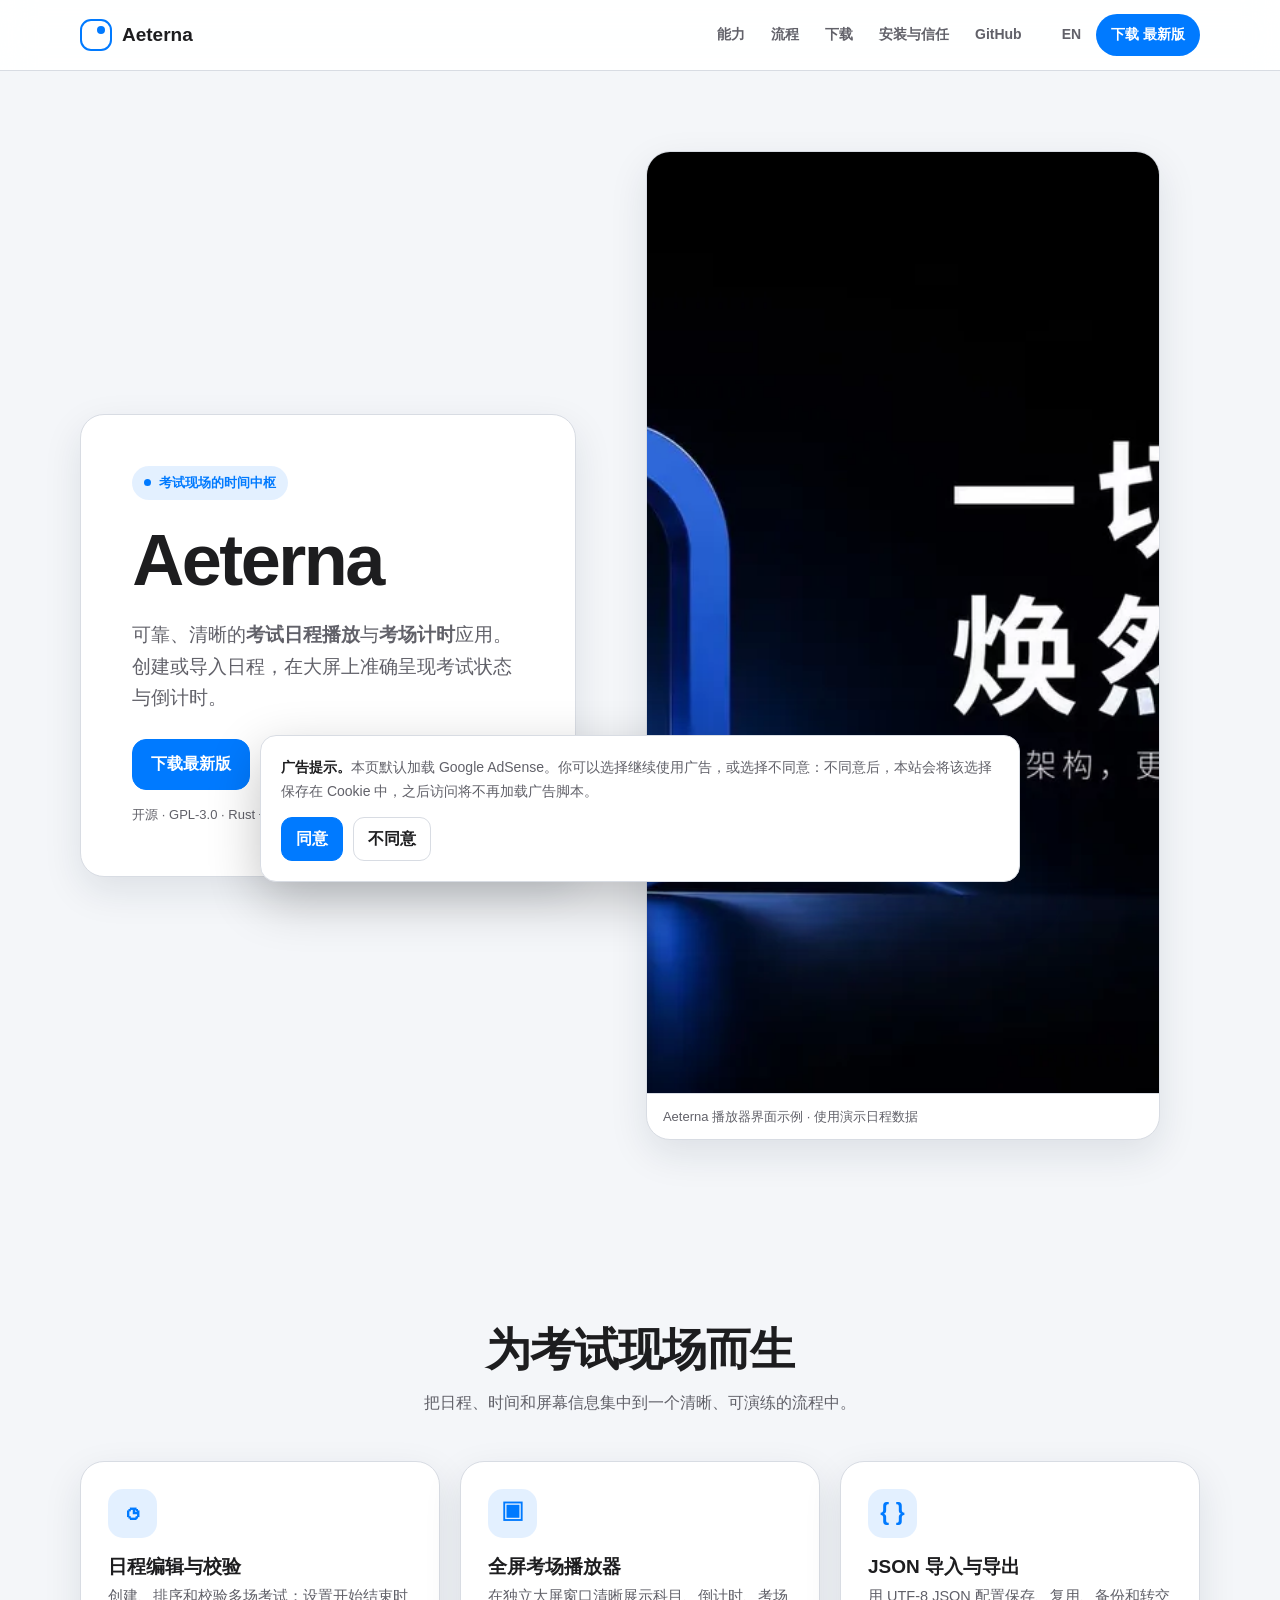
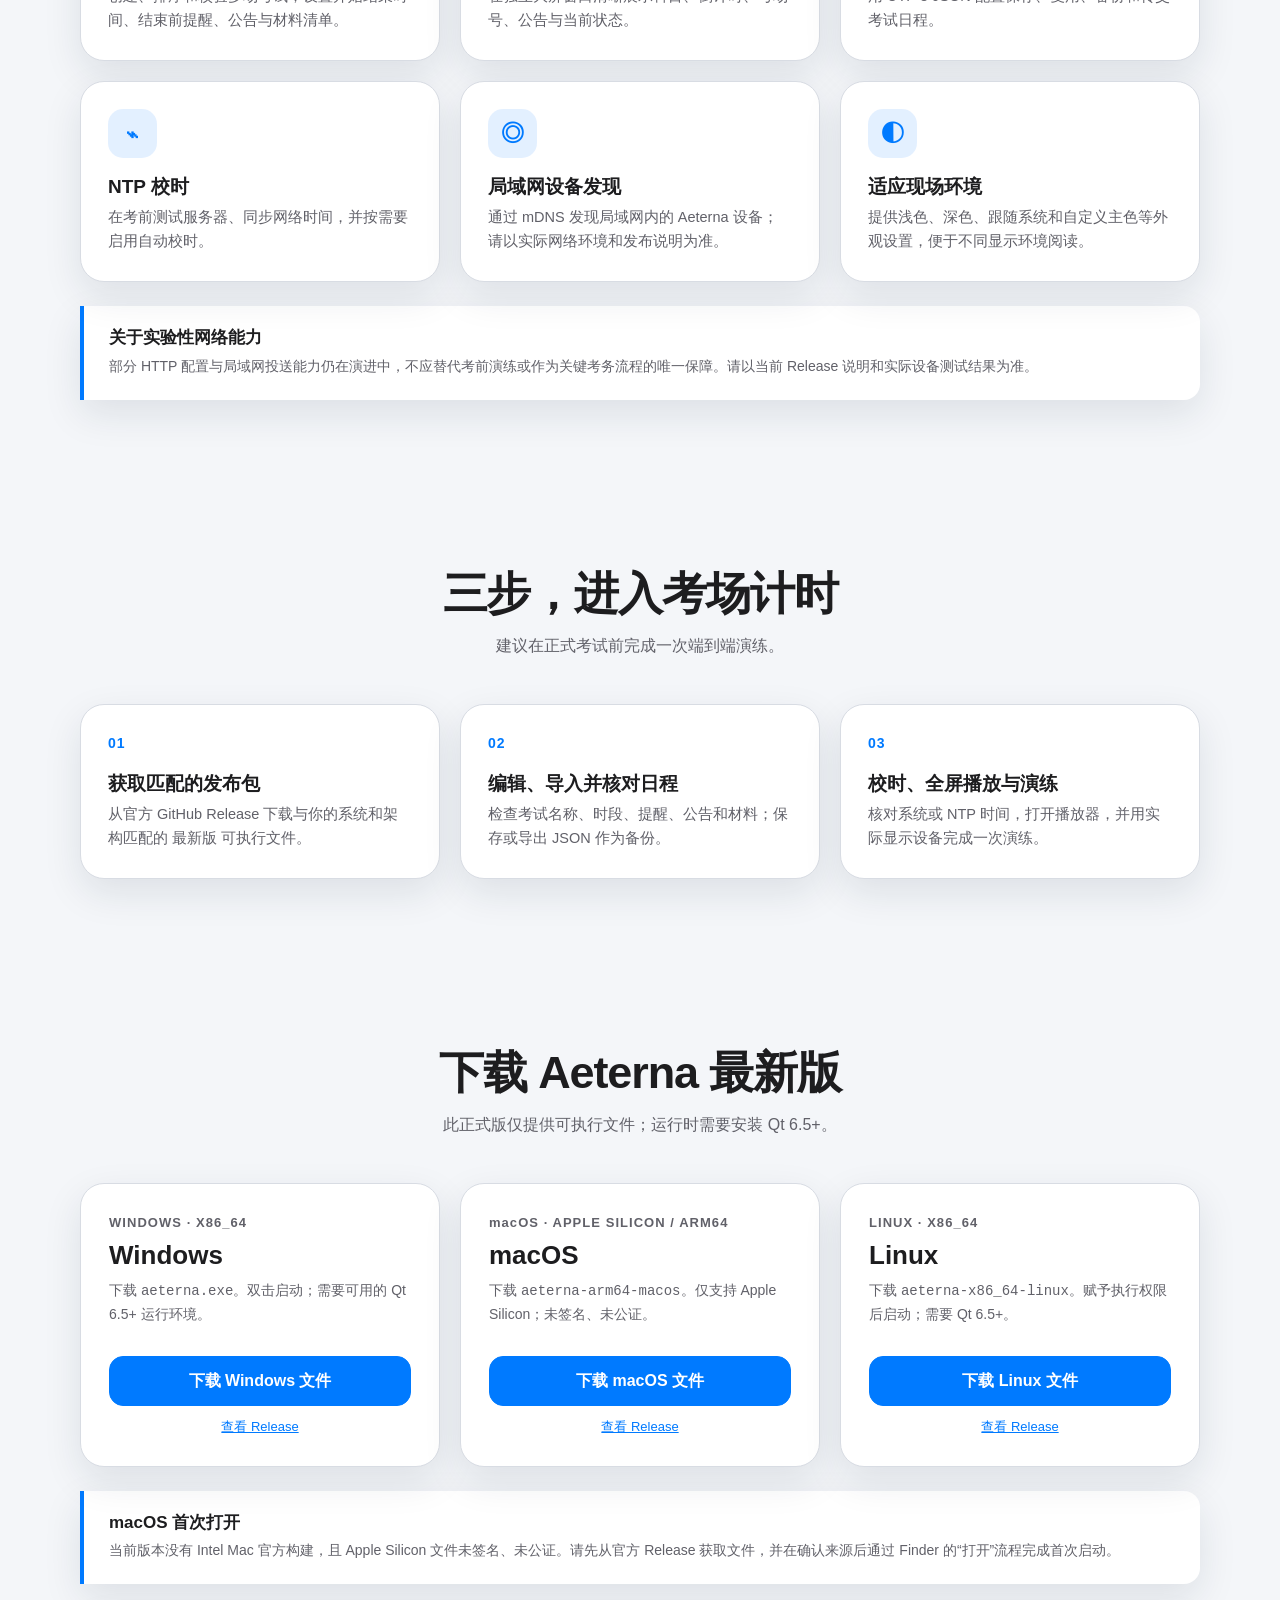
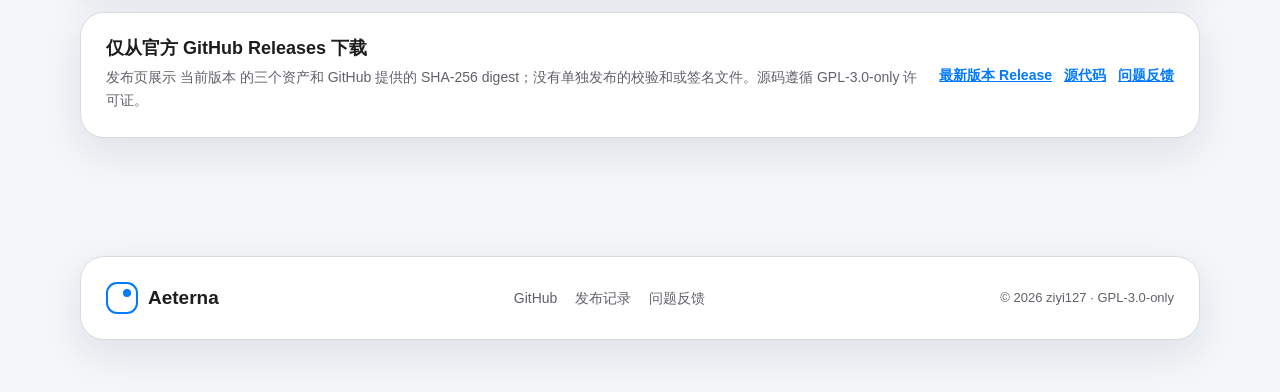
==== commit 70aa5b73: "site: refine workflow cards and ad preferences Co-Authored-By: Claude Opus 4.8 (1M context) <noreply" ====
--- a/index.html
+++ b/index.html
@@ -24,6 +24,13 @@
   <link rel="icon" href="data:image/svg+xml,%3Csvg xmlns='http://www.w3.org/2000/svg' viewBox='0 0 32 32'%3E%3Crect x='5' y='5' width='22' height='22' rx='7' fill='none' stroke='%23007aff' stroke-width='2.5'/%3E%3Ccircle cx='21' cy='21' r='4' fill='%23007aff'/%3E%3C/svg%3E">
   <link rel="stylesheet" href="assets/css/styles.css">
   <script src="assets/js/main.js" defer></script>
+  <script>
+    (function () {
+      if (!/(?:^|;\s*)aeterna_ad_preference=declined(?:;|$)/.test(document.cookie)) {
+        document.write('<script async src="https://pagead2.googlesyndication.com/pagead/js/adsbygoogle.js?client=ca-pub-8719096658134755" crossorigin="anonymous"><\/script>');
+      }
+    })();
+  </script>
   <script type="application/ld+json">
   {"@context":"https://schema.org","@type":"SoftwareApplication","name":"Aeterna","applicationCategory":"EducationalApplication","operatingSystem":"Windows, Linux, macOS (Apple Silicon)","license":"https://www.gnu.org/licenses/gpl-3.0.html","url":"https://aeterna.dpdns.org/","downloadUrl":"https://github.com/ziyi127/Aeterna/releases","codeRepository":"https://github.com/ziyi127/Aeterna"}
   </script>
@@ -76,11 +83,11 @@
     </section>
 
     <section id="workflow"><div class="wrap"><div class="sec-head reveal"><h2>三步，进入考场计时</h2><p>建议在正式考试前完成一次端到端演练。</p></div>
-      <ol class="card-grid">
-        <li class="glass step reveal"><div class="step-num">01</div><h3>获取匹配的发布包</h3><p>从官方 GitHub Release 下载与你的系统和架构匹配的 <span data-release-version>最新版</span> 可执行文件。</p></li>
-        <li class="glass step reveal"><div class="step-num">02</div><h3>编辑、导入并核对日程</h3><p>检查考试名称、时段、提醒、公告和材料；保存或导出 JSON 作为备份。</p></li>
-        <li class="glass step reveal"><div class="step-num">03</div><h3>校时、全屏播放与演练</h3><p>核对系统或 NTP 时间，打开播放器，并用实际显示设备完成一次演练。</p></li>
-      </ol>
+      <div class="card-grid">
+        <article class="glass step reveal"><div class="step-num">01</div><h3>获取匹配的发布包</h3><p>从官方 GitHub Release 下载与你的系统和架构匹配的 <span data-release-version>最新版</span> 可执行文件。</p></article>
+        <article class="glass step reveal"><div class="step-num">02</div><h3>编辑、导入并核对日程</h3><p>检查考试名称、时段、提醒、公告和材料；保存或导出 JSON 作为备份。</p></article>
+        <article class="glass step reveal"><div class="step-num">03</div><h3>校时、全屏播放与演练</h3><p>核对系统或 NTP 时间，打开播放器，并用实际显示设备完成一次演练。</p></article>
+      </div>
     </div></section>
 
     <section id="download"><div class="wrap"><div class="sec-head reveal"><h2>下载 Aeterna <span data-release-version>最新版</span></h2><p>此正式版仅提供可执行文件；运行时需要安装 Qt 6.5+。</p></div>
@@ -93,11 +100,10 @@
       <div class="glass trust reveal" id="trust"><div><h3>仅从官方 GitHub Releases 下载</h3><p>发布页展示 <span data-release-version>当前版本</span> 的三个资产和 GitHub 提供的 SHA-256 digest；没有单独发布的校验和或签名文件。源码遵循 GPL-3.0-only 许可证。</p></div><div class="trust-links"><a class="text-link" href="https://github.com/ziyi127/Aeterna/releases"><span data-release-version>最新版本</span> Release</a><a class="text-link" href="https://github.com/ziyi127/Aeterna">源代码</a><a class="text-link" href="https://github.com/ziyi127/Aeterna/issues">问题反馈</a></div></div>
     </div></section>
 
-    <section class="ad-section" aria-label="广告"><div class="wrap"><div class="glass ad-card"><p>广告仅在你同意后加载；拒绝不会影响下载和网站核心功能。<a href="privacy.html">隐私与广告说明</a></p><div class="ad-slot" id="adsense-slot" hidden aria-label="广告位"></div></div></div></section>
   </main>
 
-  <footer class="footer"><div class="wrap"><div class="glass footer-bar"><a class="brand" href="#top"><span class="brand-mark" aria-hidden="true"></span><span>Aeterna</span></a><div class="footer-links"><a href="https://github.com/ziyi127/Aeterna">GitHub</a><a href="https://github.com/ziyi127/Aeterna/releases">发布记录</a><a href="https://github.com/ziyi127/Aeterna/issues">问题反馈</a><a href="privacy.html">隐私说明</a><button class="privacy-settings" type="button" data-open-consent>隐私与广告设置</button></div><span class="footer-copy">© 2026 ziyi127 · GPL-3.0-only</span></div></div></footer>
+  <footer class="footer"><div class="wrap"><div class="glass footer-bar"><a class="brand" href="#top"><span class="brand-mark" aria-hidden="true"></span><span>Aeterna</span></a><div class="footer-links"><a href="https://github.com/ziyi127/Aeterna">GitHub</a><a href="https://github.com/ziyi127/Aeterna/releases">发布记录</a><a href="https://github.com/ziyi127/Aeterna/issues">问题反馈</a></div><span class="footer-copy">© 2026 ziyi127 · GPL-3.0-only</span></div></div></footer>
 
-  <section class="consent-banner" id="consent-banner" hidden aria-label="广告同意"><p><strong>广告与隐私。</strong>若同意，本站将加载 Google AdSense，其可能处理设备标识符和使用数据以展示广告。你可以拒绝，或稍后在页脚更改选择。有关第三方服务和你的选择，请阅读<a href="privacy.html">隐私说明</a>。</p><div class="consent-actions"><button class="accept" type="button" data-consent="accepted">同意并加载广告</button><button type="button" data-consent="declined">拒绝</button></div></section>
+  <section class="consent-banner" id="consent-banner" hidden aria-label="广告偏好"><p><strong>广告提示。</strong>本页默认加载 Google AdSense。你可以选择继续使用广告，或选择不同意：不同意后，本站会将该选择保存在 Cookie 中，之后访问将不再加载广告脚本。</p><div class="consent-actions"><button class="accept" type="button" data-ad-preference="accepted">同意</button><button type="button" data-ad-preference="declined">不同意</button></div></section>
 </body>
 </html>
